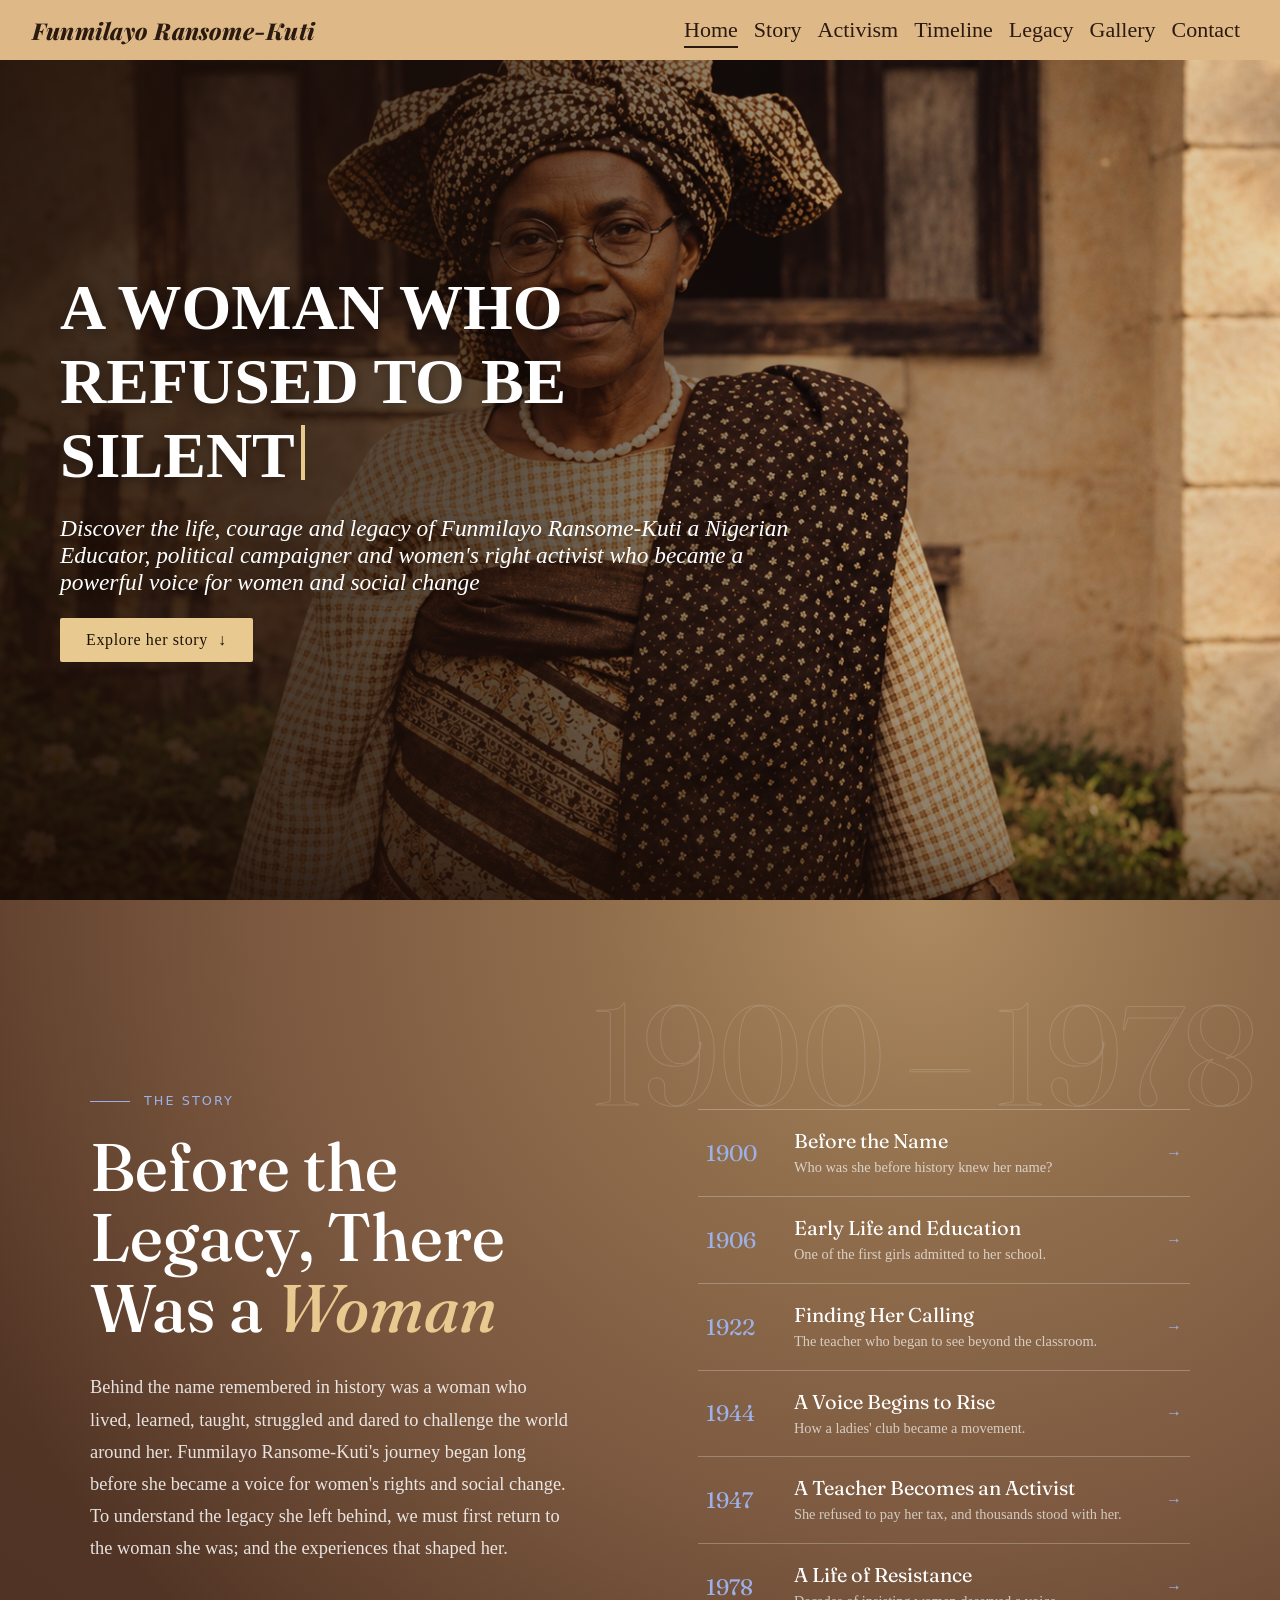
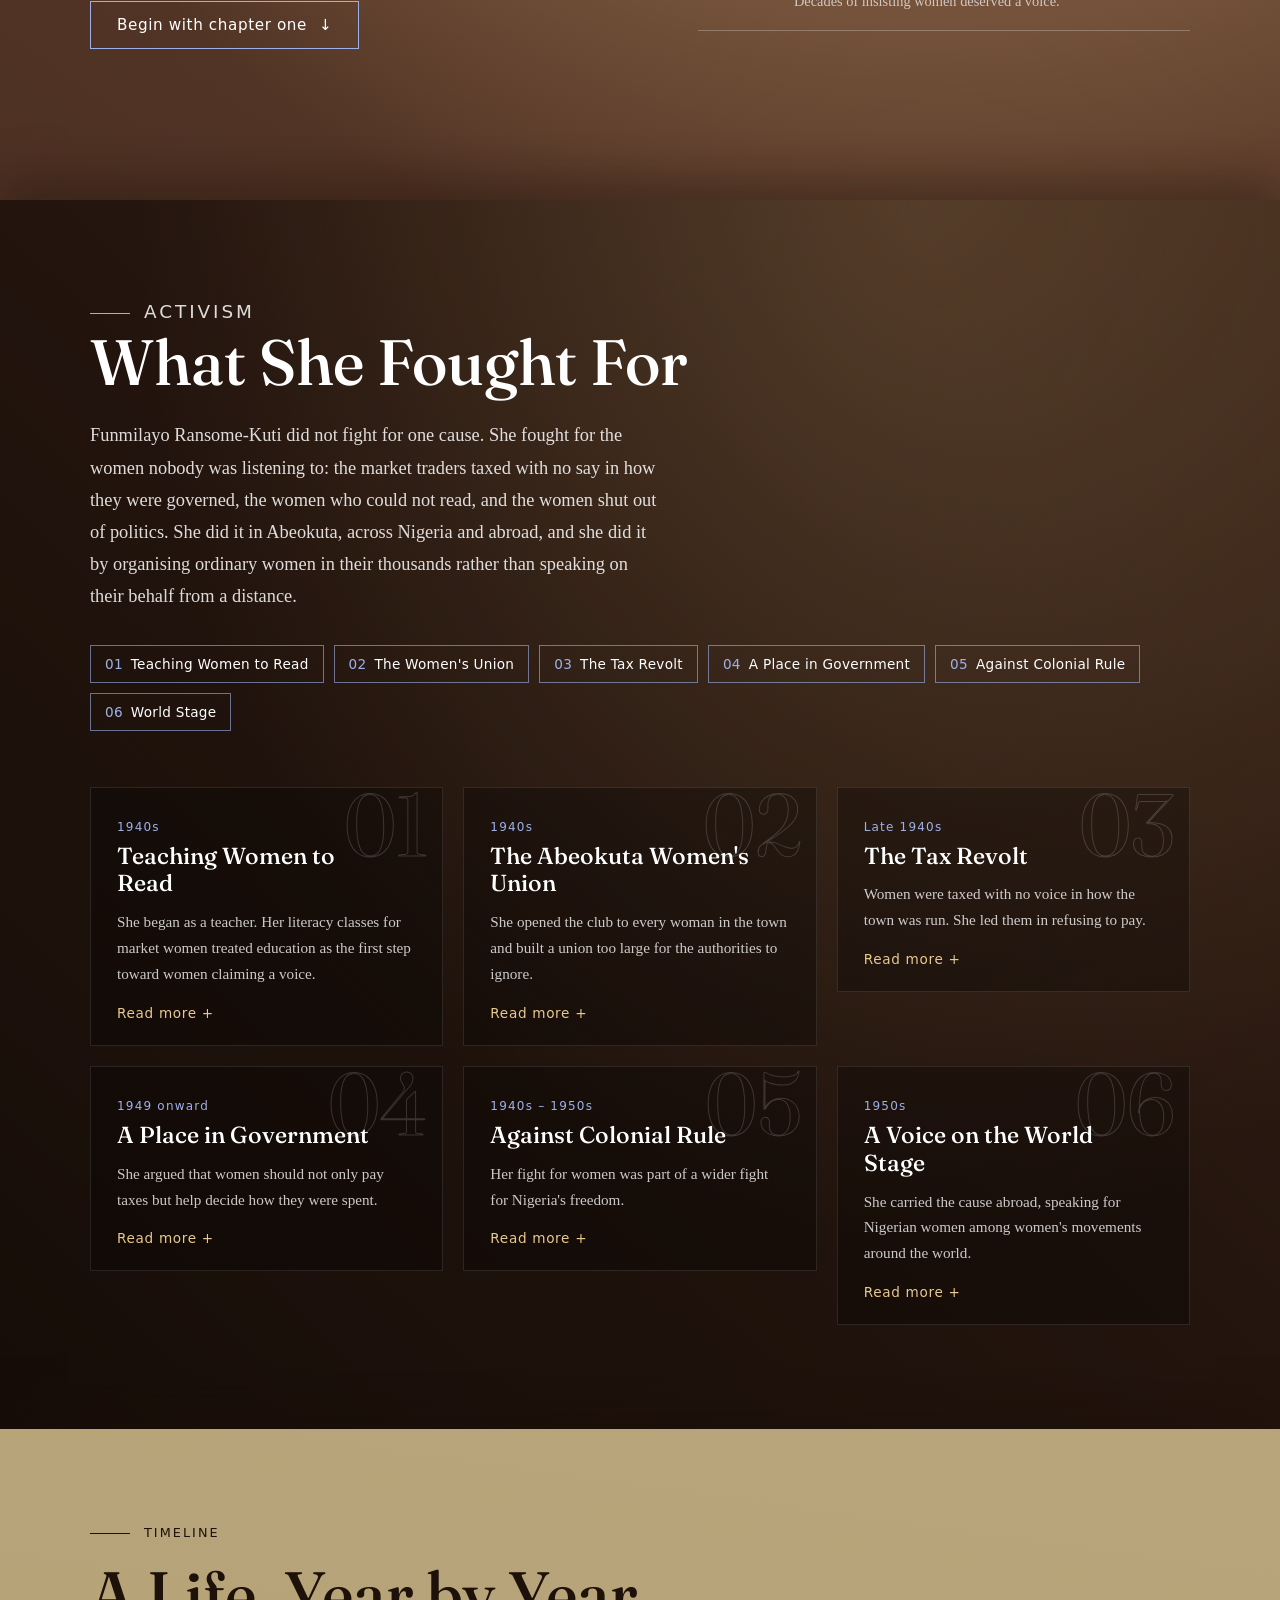
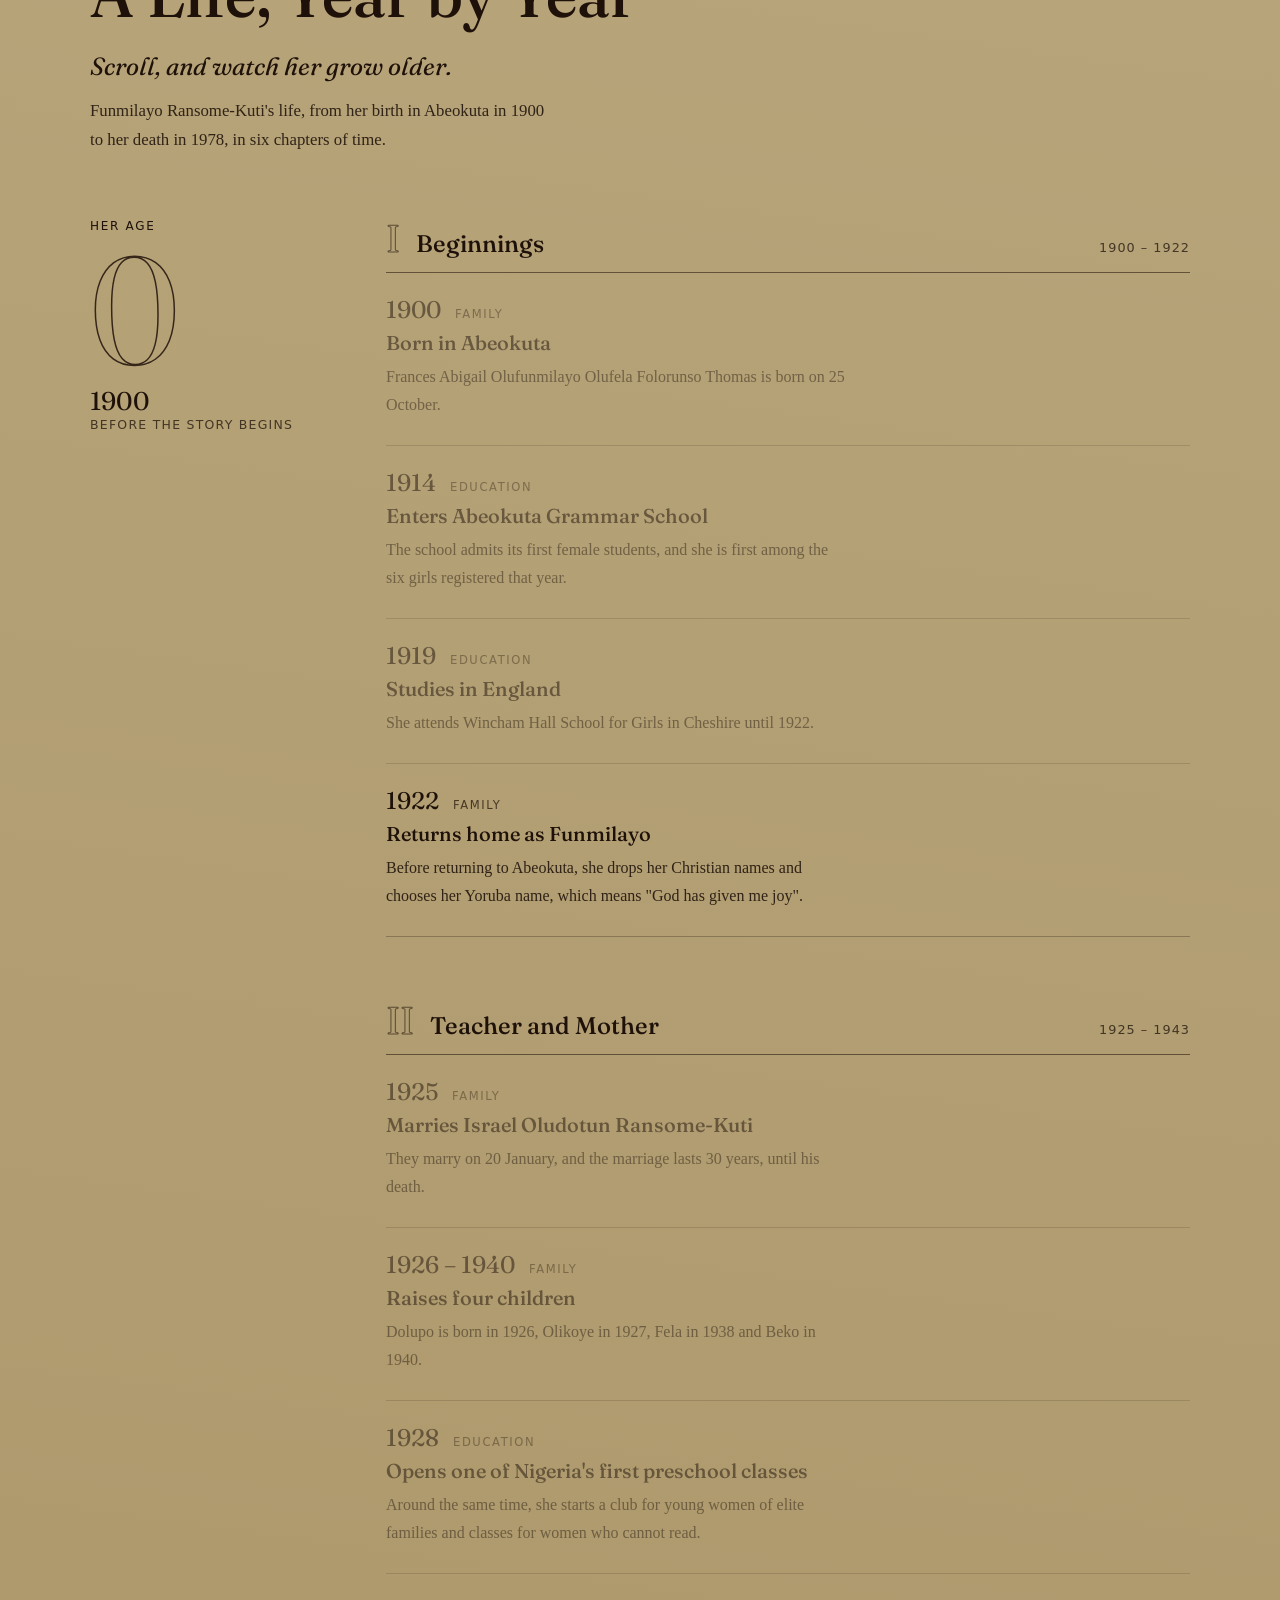
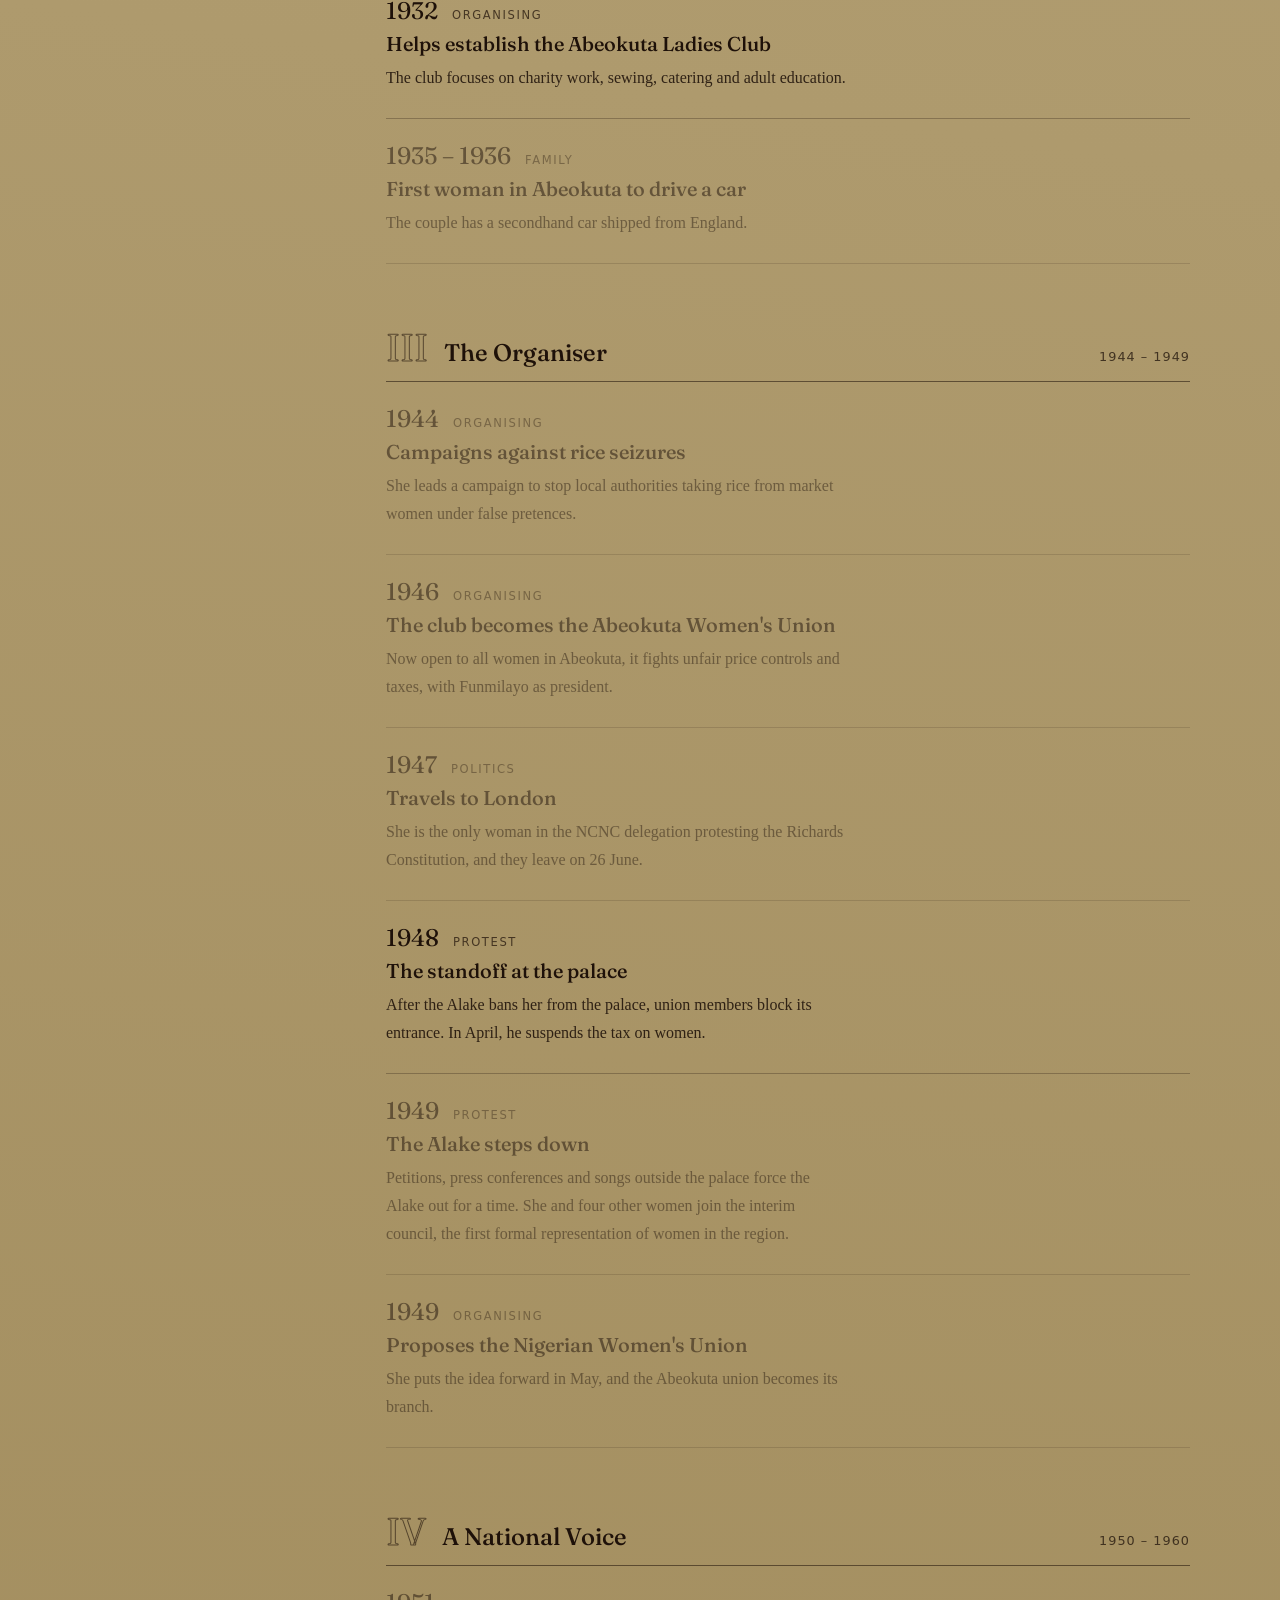
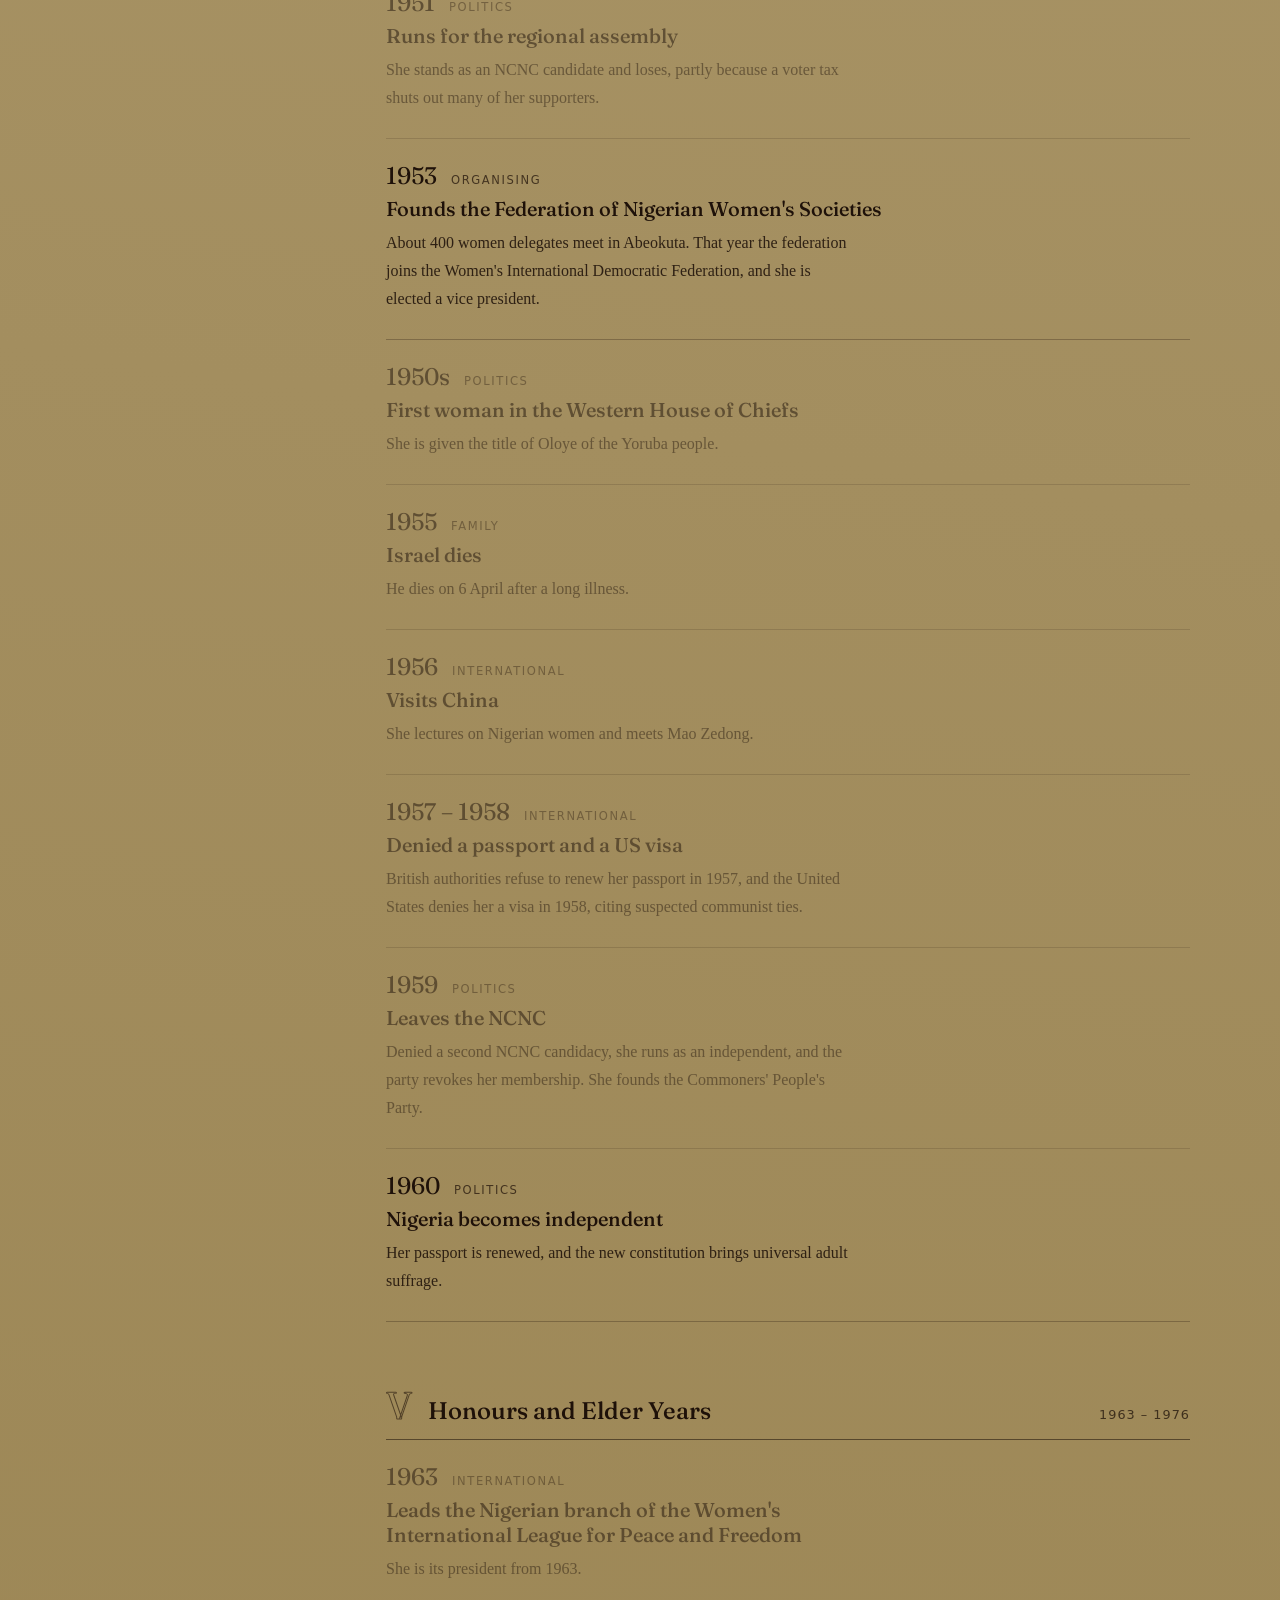
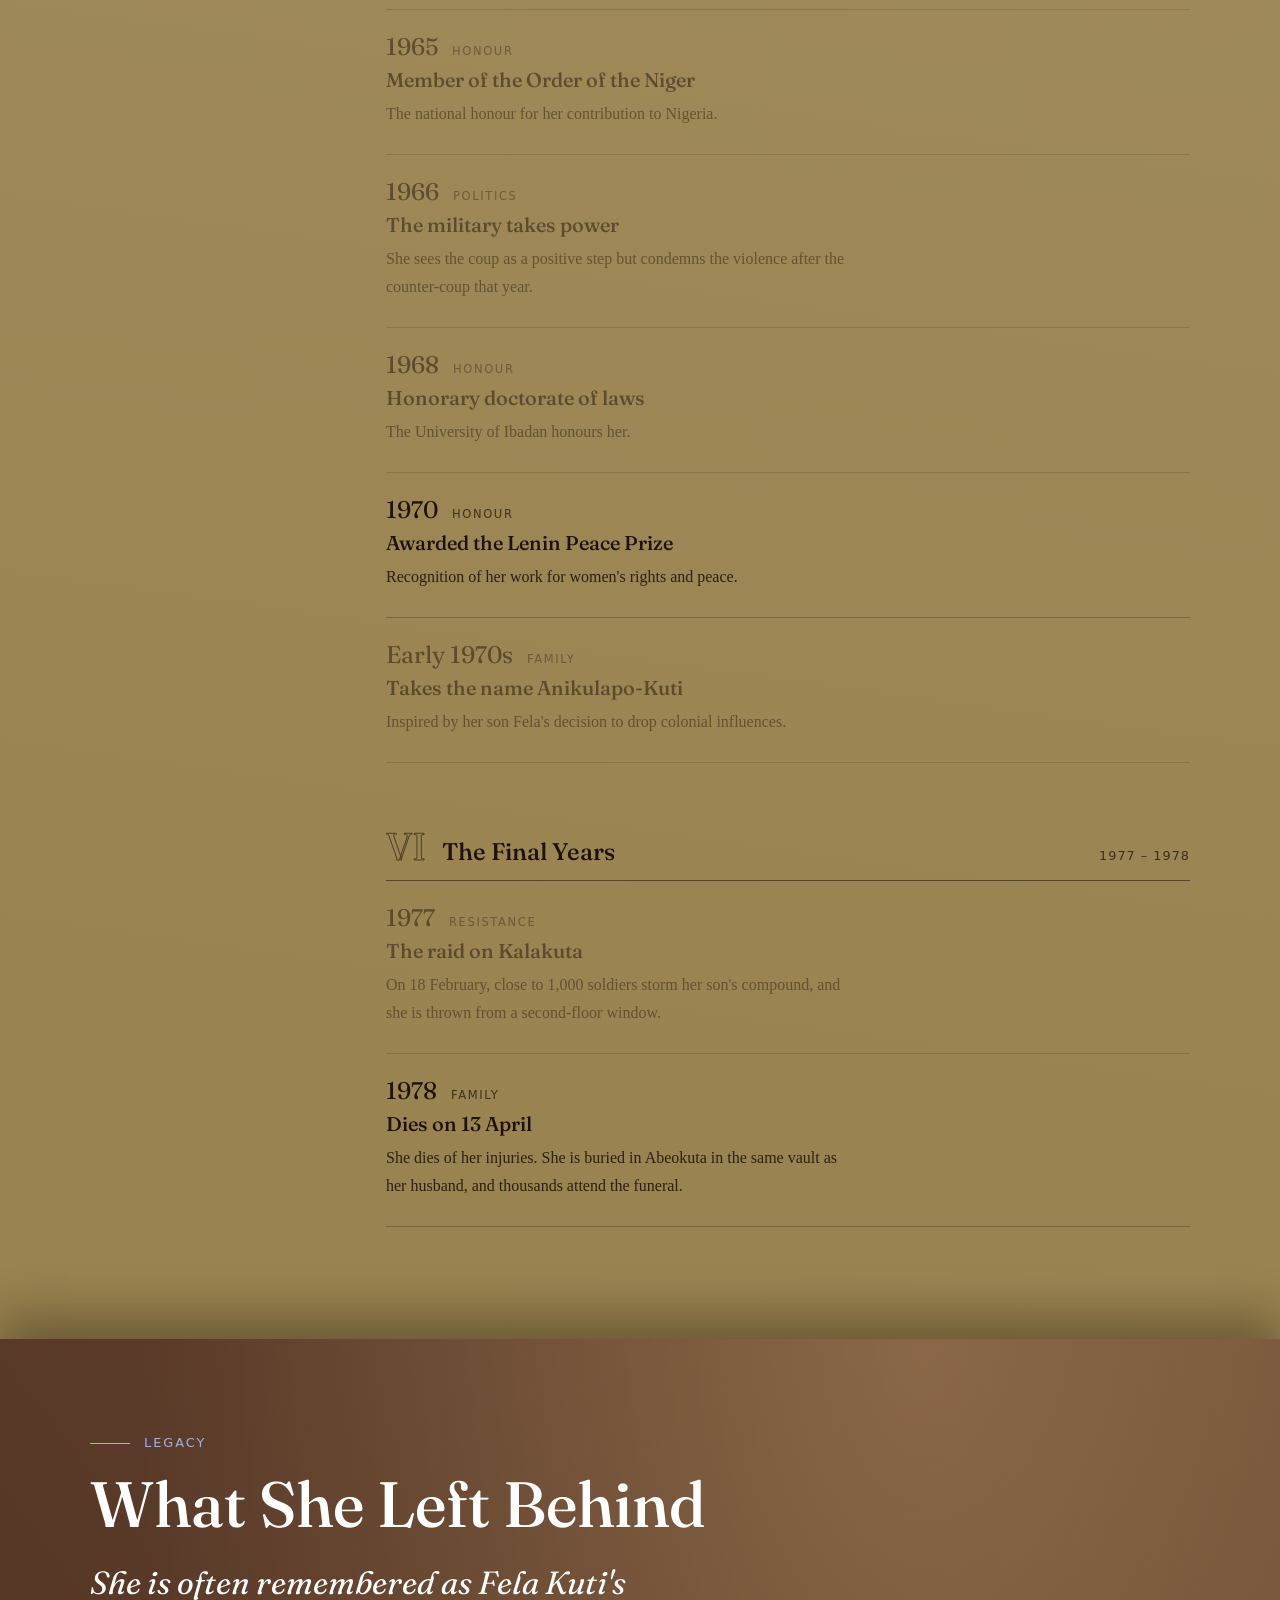
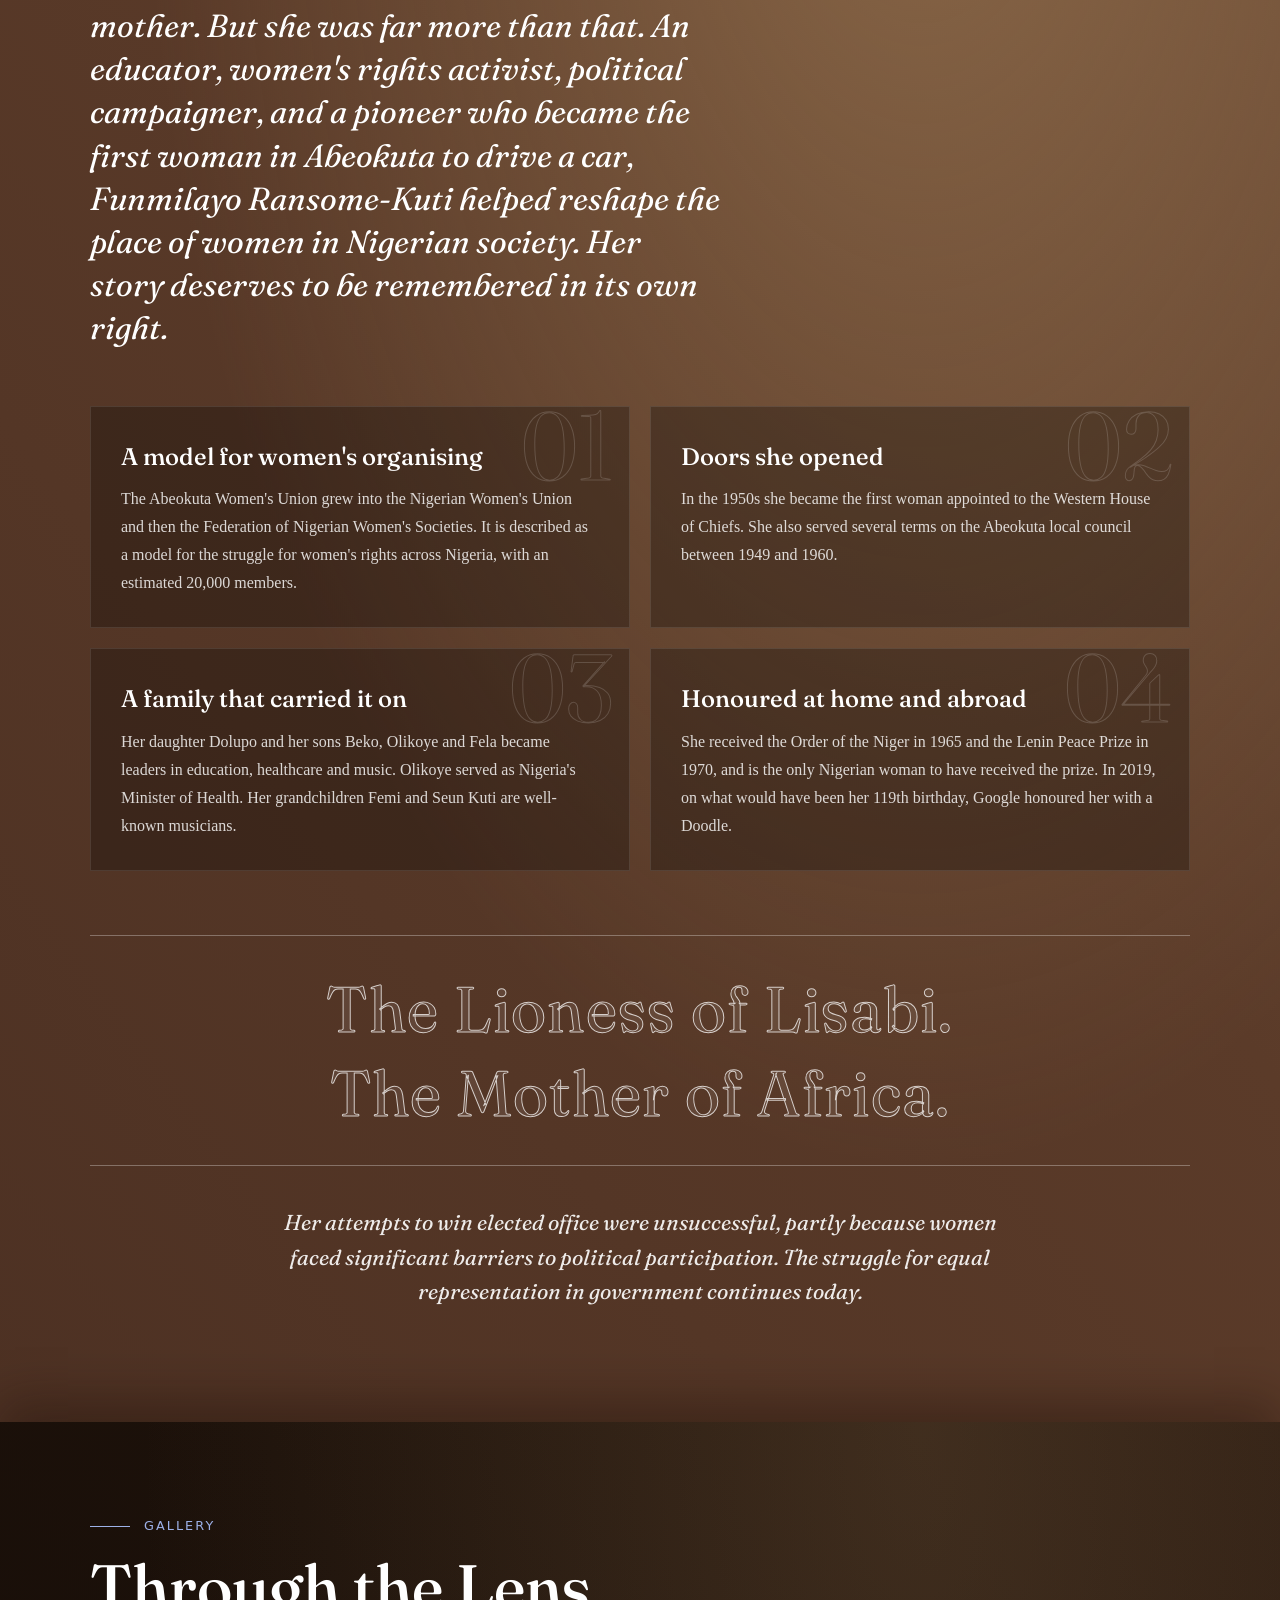
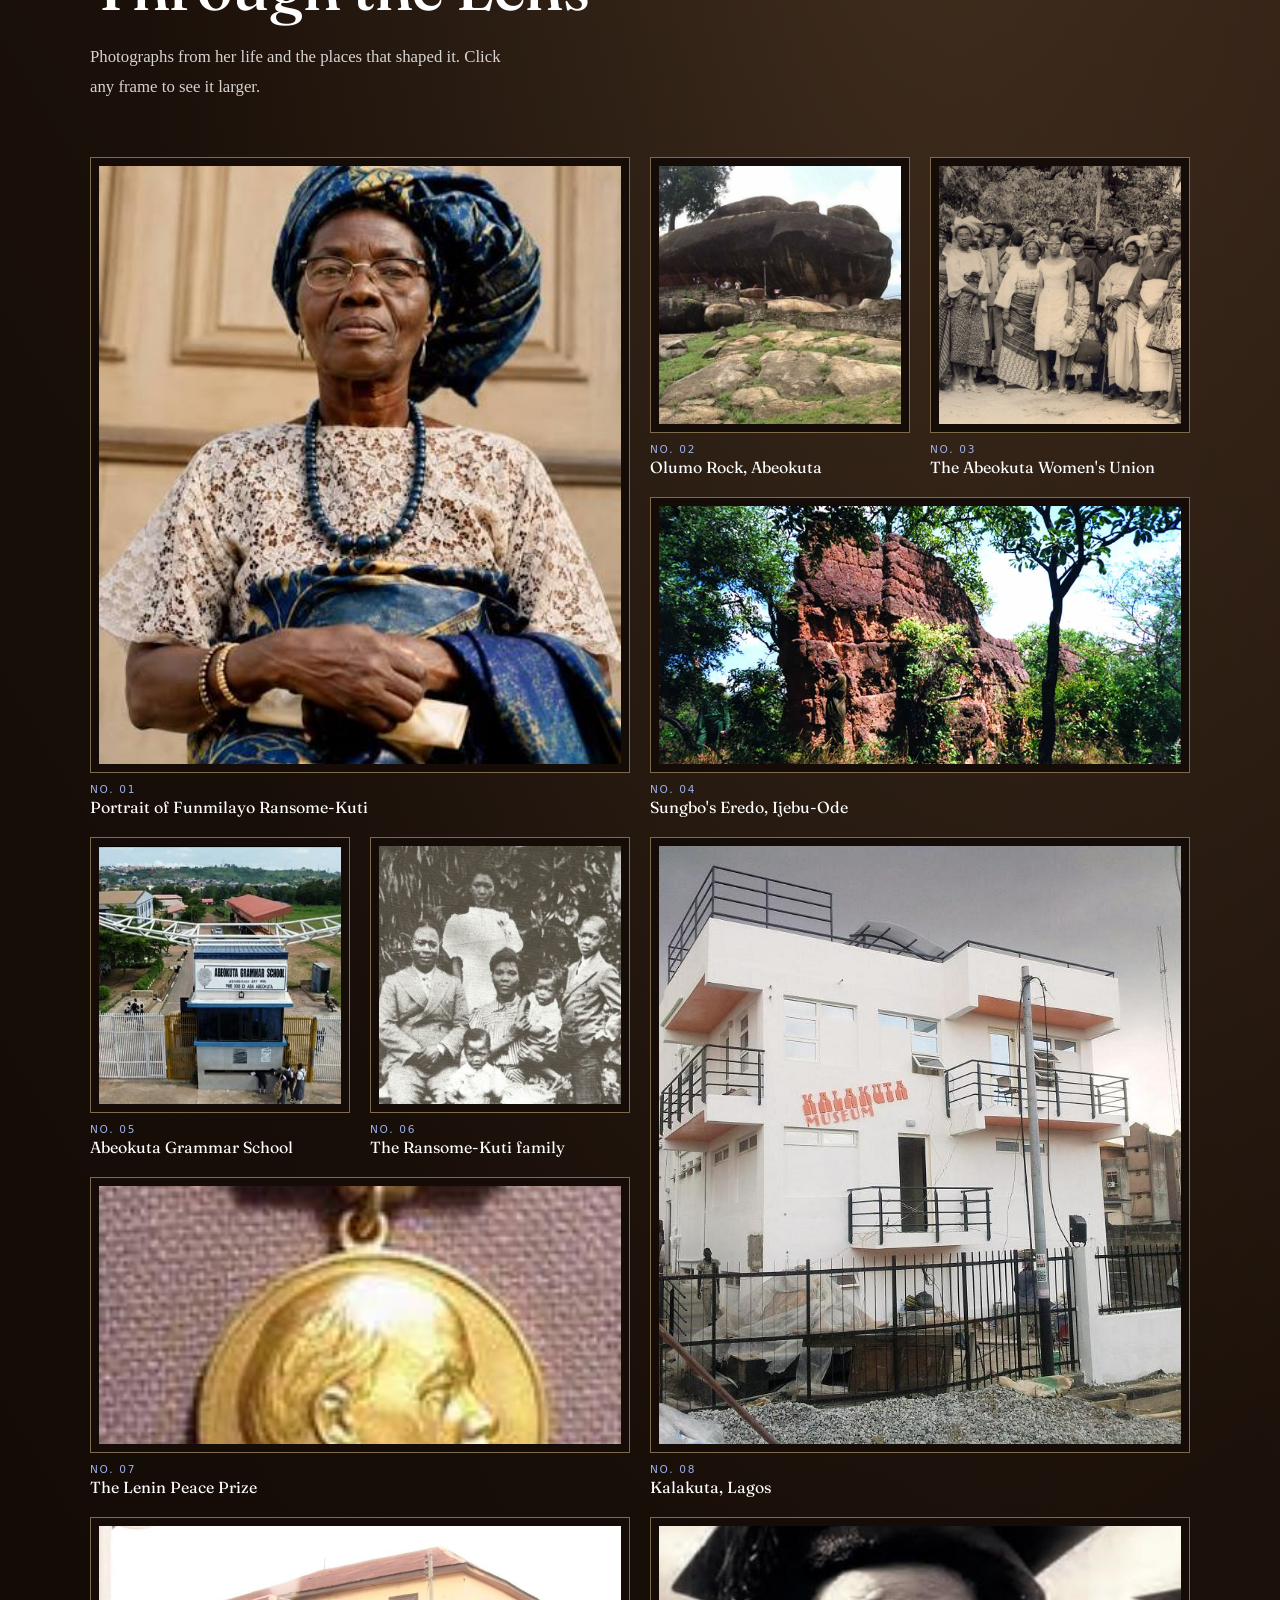
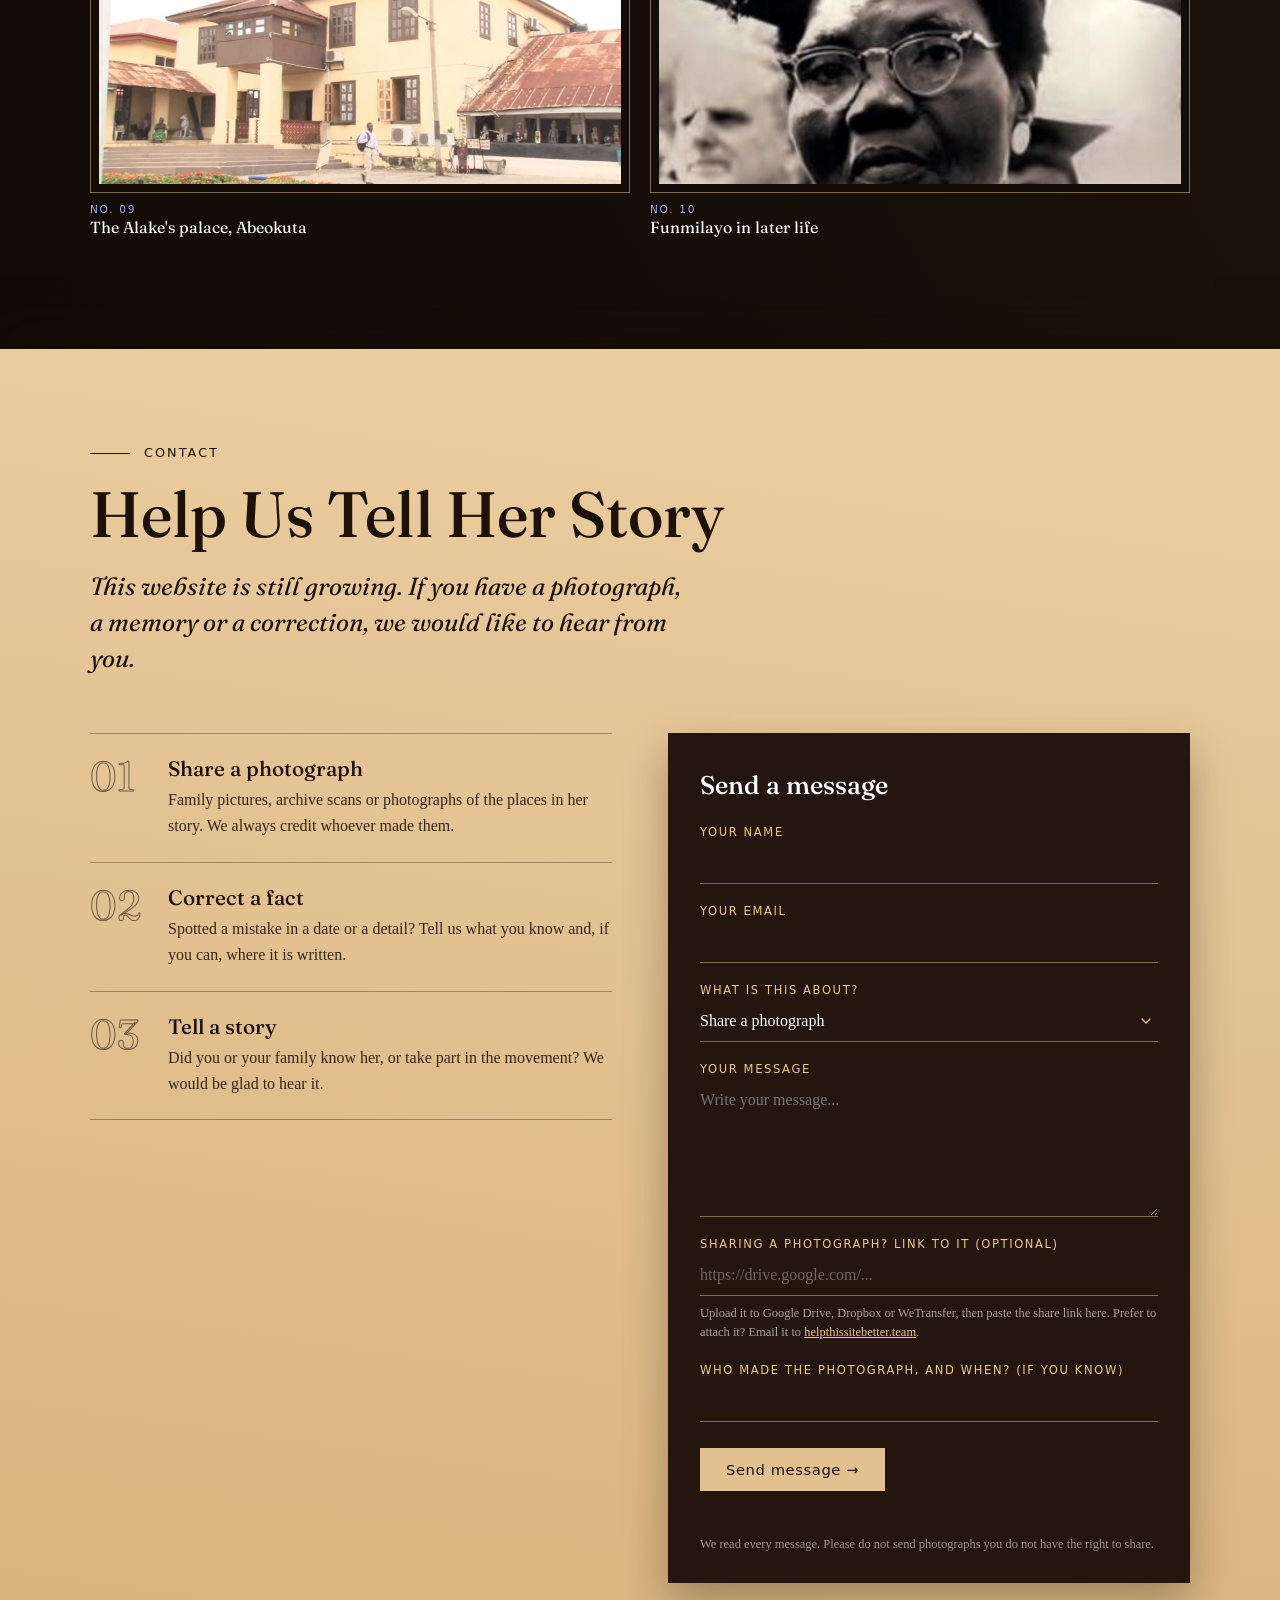
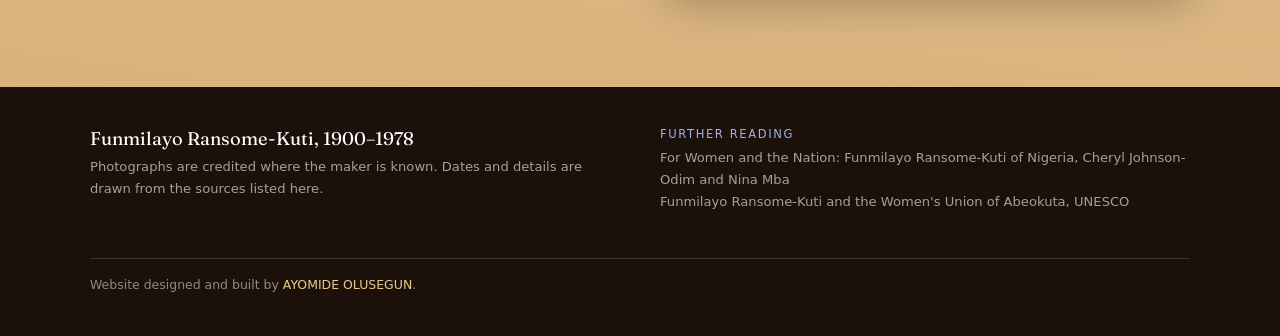
==== index.html @ f3ddb0d4 "Add hero section styles and navigation enhancements for better user experience" ====
<!DOCTYPE html>

<html lang="en">
    <head> 
        <meta charset="UTF-8">
        <meta name="viewport" content="width=device-width, initial-scale=1.0">
        <title>HOMEPAGE</title>
        <link rel="preconnect" href="https://fonts.googleapis.com">
        <link rel="preconnect" href="https://fonts.gstatic.com" crossorigin>
        <link href="https://fonts.googleapis.com/css2?family=Fraunces:ital,wght@0,400;0,500;1,400&family=Playfair+Display:ital,wght@1,800&display=swap" rel="stylesheet">
        <!-- LINKING OF MY CSS -->
        <link rel="stylesheet" href="CSS/Reset.css">
        <link rel="stylesheet" href="CSS/Homepage.css">
        <link rel="stylesheet" href="/CSS/Chapters.css">

        <script>
  // when the page is refreshed, start again from the top (links with a # still land where they point)
  (function () {
    var entry = window.performance && performance.getEntriesByType ? performance.getEntriesByType("navigation")[0] : null;
    var reloaded = entry ? entry.type === "reload" : (window.performance && performance.navigation && performance.navigation.type === 1);

    if (reloaded && !location.hash && "scrollRestoration" in history) {
      history.scrollRestoration = "manual";
      window.addEventListener("load", function () { window.scrollTo(0, 0); });
    }
  })();
</script>

    </head>

    <body>
        <header class="Header">
            <a class="Header-Brand" href="#Home">Funmilayo Ransome-Kuti</a>
            <input type="checkbox" id="Nav-Toggle" class="Nav-Toggle">
            <label for="Nav-Toggle" class="Nav-Burger" aria-label="Menu"><span></span></label>

        <nav class="Header-Nav">
            <ul>
                <li><a href="#Home">Home</a></li>
                <li><a href="#Story">Story</a></li>
                <li><a href="#Activism">Activism</a></li>
                <li><a href="#Timeline">Timeline</a></li>
                <li><a href="#Legacy">Legacy</a></li>
                <li><a href="#Gallery">Gallery</a></li>
                <li><a href="#Contact">Contact</a></li>
            </ul>
         </nav>
        </header>  

        <main>

            <!-- HERO SECTION -->
        <section id="Home" class="Hero-Category">
            <div class="Hero-Intro">
                <h1 class="Hero-Typing" aria-label="A woman who refused to be silent">
                <span class="Typing-Ghost" aria-hidden="true">A WOMAN WHO REFUSED TO BE SILENT</span>
                <span class="Typing-Live" aria-hidden="true"></span>
                </h1>
                <p>Discover the life, courage and legacy of Funmilayo Ransome-Kuti a Nigerian Educator, political campaigner and women's right activist who became a powerful voice for women and social change</p>
                <a href="#Story">Explore her story</a>
            </div>
        </section>


            <!-- STORY SECTION -->
        <section id="Story" class="Before-the-Legacy-Category">
            <div class="Before-the-Legacy">

            <div class="Legacy-Intro">
                <p class="Legacy-Eyebrow">The Story</p>
                <h1>Before the Legacy, There Was a <em>Woman</em></h1>
                <p class="Legacy-Text">Behind the name remembered in history was a woman who lived, learned, taught, struggled and dared to challenge the world around her. Funmilayo Ransome-Kuti's journey began long before she became a voice for women's rights and social change. To understand the legacy she left behind, we must first return to the woman she was; and the experiences that shaped her.</p>
                <a class="Legacy-Start" href="story.html#Before-the-Name">Begin with chapter one</a>
            </div>

        <ol class="Legacy-Chapters">
            <li><a href="story.html#Before-the-Name">
                <span class="Legacy-Year">1900</span>
                <span class="Legacy-Chapter-Title">Before the Name</span>
                <span class="Legacy-Chapter-Hook">Who was she before history knew her name?</span>
            </a></li>
            <li><a href="story.html#Early-Life">
                <span class="Legacy-Year">1906</span>
                <span class="Legacy-Chapter-Title">Early Life and Education</span>
                <span class="Legacy-Chapter-Hook">One of the first girls admitted to her school.</span>
            </a></li>
            <li><a href="story.html#Finding-Her-Calling">
                <span class="Legacy-Year">1922</span>
                <span class="Legacy-Chapter-Title">Finding Her Calling</span>
                <span class="Legacy-Chapter-Hook">The teacher who began to see beyond the classroom.</span>
            </a></li>
            <li><a href="story.html#A-Voice-Begins-to-Rise">
                <span class="Legacy-Year">1944</span>
                <span class="Legacy-Chapter-Title">A Voice Begins to Rise</span>
                <span class="Legacy-Chapter-Hook">How a ladies' club became a movement.</span>
            </a></li>
            <li><a href="story.html#Becomes-an-Activist">
                <span class="Legacy-Year">1947</span>
                <span class="Legacy-Chapter-Title">A Teacher Becomes an Activist</span>
                <span class="Legacy-Chapter-Hook">She refused to pay her tax, and thousands stood with her.</span>
            </a></li>
            <li><a href="story.html#Life-as-an-Activist">
                <span class="Legacy-Year">1978</span>
                <span class="Legacy-Chapter-Title">A Life of Resistance</span>
                <span class="Legacy-Chapter-Hook">Decades of insisting women deserved a voice.</span>
            </a></li>
        </ol>

             </div>
        </section>

              <!-- ACTIVISM CARDS -->
        <section id="Activism" class="Activism-Category">

            <div class="Activism-Intro">
            <p class="Activism-Label">Activism</p>
            <h2>What She Fought For</h2>
        <p>
            Funmilayo Ransome-Kuti did not fight for one cause. She fought for
            the women nobody was listening to: the market traders taxed with no
            say in how they were governed, the women who could not read, and the
            women shut out of politics. She did it in Abeokuta, across Nigeria
            and abroad, and she did it by organising ordinary women in their
            thousands rather than speaking on their behalf from a distance.
        </p>

        <nav class="Activism-Index" aria-label="Jump to a campaign">
            <a href="#Activism-1"><b>01</b>Teaching Women to Read</a>
            <a href="#Activism-2"><b>02</b>The Women's Union</a>
            <a href="#Activism-3"><b>03</b>The Tax Revolt</a>
            <a href="#Activism-4"><b>04</b>A Place in Government</a>
            <a href="#Activism-5"><b>05</b>Against Colonial Rule</a>
            <a href="#Activism-6"><b>06</b>World Stage</a>
        </nav>
        </div>

    <div class="Activism-Cards">

        <!-- 01 -->
        <article class="Activism-Card" id="Activism-1">
            <span class="Activism-Number" aria-hidden="true">01</span>
            <p class="Activism-Tag">1940s</p>
            <h3>Teaching Women to Read</h3>
            <p class="Activism-Text">
                She began as a teacher. Her literacy classes for market women
                treated education as the first step toward women claiming a
                voice.
            </p>

            <details>
                <summary>Read more</summary>
                <p>
                    A trained teacher, she used the Abeokuta Ladies' Club, which
                    she had founded with other educated women, to reach the
                    market women of the town. Many of them were traders who
                    could not read or write. The club began to hold classes for
                    them, often in Yoruba rather than English, with lessons that
                    went beyond letters to cover practical subjects such as
                    health and caring for children.
                </p>
                <p>
                    The classes also taught her something. Sitting with the
                    women, she heard how they were harassed over taxes and price
                    controls, and how little power they had over the decisions
                    that governed their daily lives. The club that had started
                    with social gatherings became a place where women compared
                    their grievances and began to see them as shared.
                </p>

            </details>
        </article>

        <!-- 02 -->
        <article class="Activism-Card" id="Activism-2" >
            <span class="Activism-Number" aria-hidden="true">02</span>
            <p class="Activism-Tag">1940s</p>
            <h3>The Abeokuta Women's Union</h3>
            <p class="Activism-Text">
                She opened the club to every woman in the town and built a union
                too large for the authorities to ignore.
            </p>
            <details>
                <summary>Read more</summary>
                <p>
                    The Ladies' Club had begun as a group of educated women, and
                    its members were largely from the town's elite. She changed
                    that by bringing in the market women, and the club grew into
                    the Abeokuta Women's Union, with members from every
                    background, from educated wives to traders who had never
                    been to school. It is also known as the Egba Women's Union in
                    some sources, and the name varied over time.
                </p>
                <p>
                    Membership grew into the tens of thousands, and some accounts
                    give much higher estimates, so treat any single number
                    carefully. The union worked through structures women already
                    had: the market associations and the networks of traders. It
                    collected dues, held meetings, sent petitions and organised
                    marches, and it made use of songs, a powerful tradition in
                    Yoruba protest. Women who had never spoken in public began
                    speaking for themselves.
                </p>

            </details>
        </article>

        <!-- 03 -->
        <article class="Activism-Card" id="Activism-3">
            <span class="Activism-Number" aria-hidden="true">03</span>
            <p class="Activism-Tag">Late 1940s</p>
            <h3>The Tax Revolt</h3>
            <p class="Activism-Text">
                Women were taxed with no voice in how the town was run. She led
                them in refusing to pay.
            </p>
            <details>
                <summary>Read more</summary>
                <p>
                    The grievances were concrete. Women were being taxed, and the
                    collectors who came for the money were accused of harassing
                    and humiliating them. Wartime price controls were hurting the
                    market women who sold goods such as rice, who were made to
                    sell at fixed prices. The women had no representation on the
                    Native Authority that made these decisions, and the system
                    placed great power in the hands of the Alake, the traditional
                    ruler, who governed under British supervision.
                </p>
                <p>
                    She refused to pay and urged others to do the same. Her court
                    appearance drew thousands of supporters, and crowds of women
                    gathered outside the Alake's palace in demonstrations that
                    lasted for days. The pressure worked. The tax on women was
                    ended, and the Alake stepped down from the throne, returning
                    to it later.
                </p>

            </details>
        </article>

        <!-- 04 -->
        <article class="Activism-Card" id="Activism-4">
            <span class="Activism-Number" aria-hidden="true">04</span>
            <p class="Activism-Tag">1949 onward</p>
            <h3>A Place in Government</h3>
            <p class="Activism-Text">
                She argued that women should not only pay taxes but help decide
                how they were spent.
            </p>
            <details>
                <summary>Read more</summary>
                <p>
                    Her demands went beyond ending a tax. She wanted women to have
                    a permanent place in government. After the protests, local
                    government in Abeokuta was reformed, women were given seats on
                    the Native Authority council, and she was among those who sat
                    there.
                </p>
                <p>
                    She did not treat this as the end. She took the demand beyond
                    one town, helping to found the Nigerian Women's Union and
                    becoming involved in forming the Federation of Nigerian
                    Women's Societies. Both linked women's groups across regions
                    and pressed for women's rights, including the right to vote,
                    as Nigeria moved toward independence.
                </p>

            </details>
        </article>

        <!-- 05 -->
        <article class="Activism-Card" id="Activism-5">
            <span class="Activism-Number" aria-hidden="true">05</span>
            <p class="Activism-Tag">1940s &ndash; 1950s</p>
            <h3>Against Colonial Rule</h3>
            <p class="Activism-Text">
                Her fight for women was part of a wider fight for Nigeria's
                freedom.
            </p>
            <details>
                <summary>Read more</summary>
                <p>
                    The injustices she fought were products of the colonial
                    system: taxes women had no say in, price controls that hurt
                    traders, and local rulers holding authority under British
                    supervision. By confronting that system, she was also
                    confronting colonial rule itself.
                </p>
                <p>
                    She joined the nationalist movement of the period and became
                    a member of the National Council of Nigeria and the Cameroons
                    (NCNC), one of the leading parties pressing for independence.
                    Accounts also say she travelled to London in 1947 as part of
                    an NCNC delegation protesting against the constitution then
                    being imposed on Nigeria.
                </p>

            </details>
        </article>

        <!-- 06 -->
        <article class="Activism-Card" id="Activism-6">
            <span class="Activism-Number" aria-hidden="true">06</span>
            <p class="Activism-Tag">1950s</p>
            <h3>A Voice on the World Stage</h3>
            <p class="Activism-Text">
                She carried the cause abroad, speaking for Nigerian women among
                women's movements around the world.
            </p>
            <details>
                <summary>Read more</summary>
                <p>
                    She became a leading figure in the Women's International
                    Democratic Federation, an international women's
                    organisation, and travelled to places such as Eastern Europe,
                    the Soviet Union and China. These links made some governments
                    and colonial authorities suspicious of her, and at times her
                    travel was restricted.
                </p>
                <p>
                    The contacts did give Nigerian women a place in international
                    discussions, and connected their struggle to women's
                    movements elsewhere. She was one of the few African women of
                    the time with that kind of reach.
                </p>
            </details>
            </article>
            </div>
            </section> 

            <section id="Timeline" class="Timeline-Category">

    <div class="Timeline-Intro">
        <p class="Timeline-Label">Timeline</p>
        <h2>A Life, Year by Year</h2>
        <p class="Timeline-Hook">Scroll, and watch her grow older.</p>
        <p class="Timeline-Lead">
            Funmilayo Ransome-Kuti's life, from her birth in Abeokuta in 1900
            to her death in 1978, in six chapters of time.
        </p>
    </div>

    <div class="Timeline-Body">

        <aside class="Timeline-CounterWrap" aria-hidden="true">
            <div class="Timeline-Counter">
                <p class="Timeline-CounterLabel">Her age <span class="Timeline-About">(about)</span></p>
                <p class="Timeline-CounterAge">0</p>
                <p class="Timeline-CounterYear">1900</p>
                <p class="Timeline-CounterEra">Before the story begins</p>
            </div>
        </aside>

        <div class="Timeline-Eras">

            <!-- ERA I -->
            <div class="Timeline-Era" data-name="Beginnings">
                <div class="Timeline-EraHead">
                    <span class="Timeline-EraNumber" aria-hidden="true">I</span>
                    <h3>Beginnings</h3>
                    <p class="Timeline-EraYears">1900 &ndash; 1922</p>
                </div>
                <ol class="Timeline-Events">
                    <li class="Timeline-Event" data-year="1900" data-age="0" data-exact="true">
                        <p class="Timeline-Meta"><span class="Timeline-Year">1900</span><span class="Timeline-Tag">Family</span></p>
                        <h4>Born in Abeokuta</h4>
                        <p class="Timeline-Text">Frances Abigail Olufunmilayo Olufela Folorunso Thomas is born on 25 October.</p>
                    </li>
                    <li class="Timeline-Event" data-year="1914" data-age="14">
                        <p class="Timeline-Meta"><span class="Timeline-Year">1914</span><span class="Timeline-Tag">Education</span></p>
                        <h4>Enters Abeokuta Grammar School</h4>
                        <p class="Timeline-Text">The school admits its first female students, and she is first among the six girls registered that year.</p>
                    </li>
                    <li class="Timeline-Event" data-year="1919" data-age="19">
                        <p class="Timeline-Meta"><span class="Timeline-Year">1919</span><span class="Timeline-Tag">Education</span></p>
                        <h4>Studies in England</h4>
                        <p class="Timeline-Text">She attends Wincham Hall School for Girls in Cheshire until 1922.</p>
                    </li>
                    <li class="Timeline-Event" data-year="1922" data-age="22">
                        <p class="Timeline-Meta"><span class="Timeline-Year">1922</span><span class="Timeline-Tag">Family</span></p>
                        <h4>Returns home as Funmilayo</h4>
                        <p class="Timeline-Text">Before returning to Abeokuta, she drops her Christian names and chooses her Yoruba name, which means "God has given me joy".</p>
                    </li>
                </ol>
            </div>

            <!-- ERA II -->
            <div class="Timeline-Era" data-name="Teacher and Mother">
                <div class="Timeline-EraHead">
                    <span class="Timeline-EraNumber" aria-hidden="true">II</span>
                    <h3>Teacher and Mother</h3>
                    <p class="Timeline-EraYears">1925 &ndash; 1943</p>
                </div>
                <ol class="Timeline-Events">
                    <li class="Timeline-Event" data-year="1925" data-age="24" data-exact="true">
                        <p class="Timeline-Meta"><span class="Timeline-Year">1925</span><span class="Timeline-Tag">Family</span></p>
                        <h4>Marries Israel Oludotun Ransome-Kuti</h4>
                        <p class="Timeline-Text">They marry on 20 January, and the marriage lasts 30 years, until his death.</p>
                    </li>
                    <li class="Timeline-Event" data-year="1926" data-age="26" data-year-label="1926 &ndash; 1940">
                        <p class="Timeline-Meta"><span class="Timeline-Year">1926 &ndash; 1940</span><span class="Timeline-Tag">Family</span></p>
                        <h4>Raises four children</h4>
                        <p class="Timeline-Text">Dolupo is born in 1926, Olikoye in 1927, Fela in 1938 and Beko in 1940.</p>
                    </li>
                    <li class="Timeline-Event" data-year="1928" data-age="28">
                        <p class="Timeline-Meta"><span class="Timeline-Year">1928</span><span class="Timeline-Tag">Education</span></p>
                        <h4>Opens one of Nigeria's first preschool classes</h4>
                        <p class="Timeline-Text">Around the same time, she starts a club for young women of elite families and classes for women who cannot read.</p>
                    </li>
                    <li class="Timeline-Event" data-year="1932" data-age="32">
                        <p class="Timeline-Meta"><span class="Timeline-Year">1932</span><span class="Timeline-Tag">Organising</span></p>
                        <h4>Helps establish the Abeokuta Ladies Club</h4>
                        <p class="Timeline-Text">The club focuses on charity work, sewing, catering and adult education.</p>
                    </li>
                    <li class="Timeline-Event" data-year="1935" data-age="35" data-year-label="1935 &ndash; 1936">
                        <p class="Timeline-Meta"><span class="Timeline-Year">1935 &ndash; 1936</span><span class="Timeline-Tag">Family</span></p>
                        <h4>First woman in Abeokuta to drive a car</h4>
                        <p class="Timeline-Text">The couple has a secondhand car shipped from England.</p>
                    </li>
                </ol>
            </div>

            <!-- ERA III -->
            <div class="Timeline-Era" data-name="The Organiser">
                <div class="Timeline-EraHead">
                    <span class="Timeline-EraNumber" aria-hidden="true">III</span>
                    <h3>The Organiser</h3>
                    <p class="Timeline-EraYears">1944 &ndash; 1949</p>
                </div>
                <ol class="Timeline-Events">
                    <li class="Timeline-Event" data-year="1944" data-age="44">
                        <p class="Timeline-Meta"><span class="Timeline-Year">1944</span><span class="Timeline-Tag">Organising</span></p>
                        <h4>Campaigns against rice seizures</h4>
                        <p class="Timeline-Text">She leads a campaign to stop local authorities taking rice from market women under false pretences.</p>
                    </li>
                    <li class="Timeline-Event" data-year="1946" data-age="46">
                        <p class="Timeline-Meta"><span class="Timeline-Year">1946</span><span class="Timeline-Tag">Organising</span></p>
                        <h4>The club becomes the Abeokuta Women's Union</h4>
                        <p class="Timeline-Text">Now open to all women in Abeokuta, it fights unfair price controls and taxes, with Funmilayo as president.</p>
                    </li>
                    <li class="Timeline-Event" data-year="1947" data-age="46" data-exact="true">
                        <p class="Timeline-Meta"><span class="Timeline-Year">1947</span><span class="Timeline-Tag">Politics</span></p>
                        <h4>Travels to London</h4>
                        <p class="Timeline-Text">She is the only woman in the NCNC delegation protesting the Richards Constitution, and they leave on 26 June.</p>
                    </li>
                    <li class="Timeline-Event" data-year="1948" data-age="47" data-exact="true">
                        <p class="Timeline-Meta"><span class="Timeline-Year">1948</span><span class="Timeline-Tag">Protest</span></p>
                        <h4>The standoff at the palace</h4>
                        <p class="Timeline-Text">After the Alake bans her from the palace, union members block its entrance. In April, he suspends the tax on women.</p>
                    </li>
                    <li class="Timeline-Event" data-year="1949" data-age="48">
                        <p class="Timeline-Meta"><span class="Timeline-Year">1949</span><span class="Timeline-Tag">Protest</span></p>
                        <h4>The Alake steps down</h4>
                        <p class="Timeline-Text">Petitions, press conferences and songs outside the palace force the Alake out for a time. She and four other women join the interim council, the first formal representation of women in the region.</p>
                    </li>
                    <li class="Timeline-Event" data-year="1949" data-age="48" data-exact="true">
                        <p class="Timeline-Meta"><span class="Timeline-Year">1949</span><span class="Timeline-Tag">Organising</span></p>
                        <h4>Proposes the Nigerian Women's Union</h4>
                        <p class="Timeline-Text">She puts the idea forward in May, and the Abeokuta union becomes its branch.</p>
                    </li>
                </ol>
            </div>

            <!-- ERA IV -->
            <div class="Timeline-Era" data-name="A National Voice">
                <div class="Timeline-EraHead">
                    <span class="Timeline-EraNumber" aria-hidden="true">IV</span>
                    <h3>A National Voice</h3>
                    <p class="Timeline-EraYears">1950 &ndash; 1960</p>
                </div>
                <ol class="Timeline-Events">
                    <li class="Timeline-Event" data-year="1951" data-age="51">
                        <p class="Timeline-Meta"><span class="Timeline-Year">1951</span><span class="Timeline-Tag">Politics</span></p>
                        <h4>Runs for the regional assembly</h4>
                        <p class="Timeline-Text">She stands as an NCNC candidate and loses, partly because a voter tax shuts out many of her supporters.</p>
                    </li>
                    <li class="Timeline-Event" data-year="1953" data-age="53">
                        <p class="Timeline-Meta"><span class="Timeline-Year">1953</span><span class="Timeline-Tag">Organising</span></p>
                        <h4>Founds the Federation of Nigerian Women's Societies</h4>
                        <p class="Timeline-Text">About 400 women delegates meet in Abeokuta. That year the federation joins the Women's International Democratic Federation, and she is elected a vice president.</p>
                    </li>
                    <li class="Timeline-Event" data-year="1954" data-age="54" data-year-label="1950s">
                        <p class="Timeline-Meta"><span class="Timeline-Year">1950s</span><span class="Timeline-Tag">Politics</span></p>
                        <h4>First woman in the Western House of Chiefs</h4>
                        <p class="Timeline-Text">She is given the title of Oloye of the Yoruba people.</p>
                    </li>
                    <li class="Timeline-Event" data-year="1955" data-age="54" data-exact="true">
                        <p class="Timeline-Meta"><span class="Timeline-Year">1955</span><span class="Timeline-Tag">Family</span></p>
                        <h4>Israel dies</h4>
                        <p class="Timeline-Text">He dies on 6 April after a long illness.</p>
                    </li>
                    <li class="Timeline-Event" data-year="1956" data-age="56">
                        <p class="Timeline-Meta"><span class="Timeline-Year">1956</span><span class="Timeline-Tag">International</span></p>
                        <h4>Visits China</h4>
                        <p class="Timeline-Text">She lectures on Nigerian women and meets Mao Zedong.</p>
                    </li>
                    <li class="Timeline-Event" data-year="1957" data-age="57" data-year-label="1957 &ndash; 1958">
                        <p class="Timeline-Meta"><span class="Timeline-Year">1957 &ndash; 1958</span><span class="Timeline-Tag">International</span></p>
                        <h4>Denied a passport and a US visa</h4>
                        <p class="Timeline-Text">British authorities refuse to renew her passport in 1957, and the United States denies her a visa in 1958, citing suspected communist ties.</p>
                    </li>
                    <li class="Timeline-Event" data-year="1959" data-age="59">
                        <p class="Timeline-Meta"><span class="Timeline-Year">1959</span><span class="Timeline-Tag">Politics</span></p>
                        <h4>Leaves the NCNC</h4>
                        <p class="Timeline-Text">Denied a second NCNC candidacy, she runs as an independent, and the party revokes her membership. She founds the Commoners' People's Party.</p>
                    </li>
                    <li class="Timeline-Event" data-year="1960" data-age="60">
                        <p class="Timeline-Meta"><span class="Timeline-Year">1960</span><span class="Timeline-Tag">Politics</span></p>
                        <h4>Nigeria becomes independent</h4>
                        <p class="Timeline-Text">Her passport is renewed, and the new constitution brings universal adult suffrage.</p>
                    </li>
                </ol>
            </div>

            <!-- ERA V -->
            <div class="Timeline-Era" data-name="Honours and Elder Years">
                <div class="Timeline-EraHead">
                    <span class="Timeline-EraNumber" aria-hidden="true">V</span>
                    <h3>Honours and Elder Years</h3>
                    <p class="Timeline-EraYears">1963 &ndash; 1976</p>
                </div>
                <ol class="Timeline-Events">
                    <li class="Timeline-Event" data-year="1963" data-age="63">
                        <p class="Timeline-Meta"><span class="Timeline-Year">1963</span><span class="Timeline-Tag">International</span></p>
                        <h4>Leads the Nigerian branch of the Women's International League for Peace and Freedom</h4>
                        <p class="Timeline-Text">She is its president from 1963.</p>
                    </li>
                    <li class="Timeline-Event" data-year="1965" data-age="65">
                        <p class="Timeline-Meta"><span class="Timeline-Year">1965</span><span class="Timeline-Tag">Honour</span></p>
                        <h4>Member of the Order of the Niger</h4>
                        <p class="Timeline-Text">The national honour for her contribution to Nigeria.</p>
                    </li>
                    <li class="Timeline-Event" data-year="1966" data-age="66">
                        <p class="Timeline-Meta"><span class="Timeline-Year">1966</span><span class="Timeline-Tag">Politics</span></p>
                        <h4>The military takes power</h4>
                        <p class="Timeline-Text">She sees the coup as a positive step but condemns the violence after the counter-coup that year.</p>
                    </li>
                    <li class="Timeline-Event" data-year="1968" data-age="68">
                        <p class="Timeline-Meta"><span class="Timeline-Year">1968</span><span class="Timeline-Tag">Honour</span></p>
                        <h4>Honorary doctorate of laws</h4>
                        <p class="Timeline-Text">The University of Ibadan honours her.</p>
                    </li>
                    <li class="Timeline-Event" data-year="1970" data-age="70">
                        <p class="Timeline-Meta"><span class="Timeline-Year">1970</span><span class="Timeline-Tag">Honour</span></p>
                        <h4>Awarded the Lenin Peace Prize</h4>
                        <p class="Timeline-Text">Recognition of her work for women's rights and peace.</p>
                    </li>
                    <li class="Timeline-Event" data-year="1972" data-age="72" data-year-label="Early 1970s">
                        <p class="Timeline-Meta"><span class="Timeline-Year">Early 1970s</span><span class="Timeline-Tag">Family</span></p>
                        <h4>Takes the name Anikulapo-Kuti</h4>
                        <p class="Timeline-Text">Inspired by her son Fela's decision to drop colonial influences.</p>
                    </li>
                </ol>
            </div>

            <!-- ERA VI -->
            <div class="Timeline-Era" data-name="The Final Years">
                <div class="Timeline-EraHead">
                    <span class="Timeline-EraNumber" aria-hidden="true">VI</span>
                    <h3>The Final Years</h3>
                    <p class="Timeline-EraYears">1977 &ndash; 1978</p>
                </div>
                <ol class="Timeline-Events">
                    <li class="Timeline-Event" data-year="1977" data-age="76" data-exact="true">
                        <p class="Timeline-Meta"><span class="Timeline-Year">1977</span><span class="Timeline-Tag">Resistance</span></p>
                        <h4>The raid on Kalakuta</h4>
                        <p class="Timeline-Text">On 18 February, close to 1,000 soldiers storm her son's compound, and she is thrown from a second-floor window.</p>
                    </li>
                    <li class="Timeline-Event" data-year="1978" data-age="77" data-exact="true">
                        <p class="Timeline-Meta"><span class="Timeline-Year">1978</span><span class="Timeline-Tag">Family</span></p>
                        <h4>Dies on 13 April</h4>
                        <p class="Timeline-Text">She dies of her injuries. She is buried in Abeokuta in the same vault as her husband, and thousands attend the funeral.</p>
                    </li>
                </ol>
            </div>

        </div>
    </div>

</section>

<section id="Legacy" class="Legacy-Category">

    <div class="Heritage-Intro">
        <p class="Heritage-Label">Legacy</p>
        <h2>What She Left Behind</h2>
        <p class="Heritage-Hook">She is often remembered as Fela Kuti's mother. But she was far more than that. An educator, women's rights activist, political campaigner, and a pioneer who became the first woman in Abeokuta to drive a car, Funmilayo Ransome-Kuti helped reshape the place of women in Nigerian society. Her story deserves to be remembered in its own right.</p>
    </div>

    <div class="Heritage-Threads">

        <article class="Heritage-Thread">
            <span class="Heritage-Number" aria-hidden="true">01</span>
            <h3>A model for women's organising</h3>
            <p>
                The Abeokuta Women's Union grew into the Nigerian Women's Union and then
                the Federation of Nigerian Women's Societies. It is described as a model
                for the struggle for women's rights across Nigeria, with an estimated
                20,000 members.
            </p>
        </article>

        <article class="Heritage-Thread">
            <span class="Heritage-Number" aria-hidden="true">02</span>
            <h3>Doors she opened</h3>
            <p>
                In the 1950s she became the first woman appointed to the Western House of
                Chiefs. She also served several terms on the Abeokuta local council
                between 1949 and 1960.
            </p>
        </article>

        <article class="Heritage-Thread">
            <span class="Heritage-Number" aria-hidden="true">03</span>
            <h3>A family that carried it on</h3>
            <p>
                Her daughter Dolupo and her sons Beko, Olikoye and Fela became leaders in
                education, healthcare and music. Olikoye served as Nigeria's Minister of
                Health. Her grandchildren Femi and Seun Kuti are well-known musicians.
            </p>
        </article>

        <article class="Heritage-Thread">
            <span class="Heritage-Number" aria-hidden="true">04</span>
            <h3>Honoured at home and abroad</h3>
            <p>
                She received the Order of the Niger in 1965 and the Lenin Peace Prize in
                1970, and is the only Nigerian woman to have received the prize. In 2019,
                on what would have been her 119th birthday, Google honoured her with a
                Doodle.
            </p>
        </article>

    </div>

    <div class="Heritage-Names">
        <p>The Lioness of Lisabi.</p>
        <span class="Heritage-Diamond" aria-hidden="true"></span>
        <p>The Mother of Africa.</p>
    </div>

    <p class="Heritage-Close">
        Her attempts to win elected office were unsuccessful, partly because women faced
        significant barriers to political participation. The struggle for equal
        representation in government continues today.
    </p>

</section>

<section id="Gallery" class="Gallery-Category">

    <div class="Gallery-Intro">
        <p class="Gallery-Label">Gallery</p>
        <h2>Through the Lens</h2>
        <p class="Gallery-Lead">Photographs from her life and the places that shaped it. Click any frame to see it larger.</p>
    </div>

    <!-- This hang holds up to 10 photographs.
         With 8 photographs: delete figures 09 and 10.
         With 9 photographs: delete figure 10, and in the CSS change the Gallery-Item--i line
         from grid-column: 1 / 3 to grid-column: 1 / 5, so it spans the full width. -->
    <div class="Gallery-Grid">

        <!-- 01 -->
        <figure class="Gallery-Item Gallery-Item--a" data-caption="A portrait of Funmilayo Ransome-Kuti.">
            <button class="Gallery-Frame" type="button" aria-label="Open photograph: Portrait of Funmilayo Ransome-Kuti">
                <span class="Gallery-Mat">
                    <img src="IMAGES/05.jpg" alt="Describe the photograph" loading="lazy">
                </span>
            </button>
            <figcaption class="Gallery-Caption">
                <span class="Gallery-No">No. 01</span>
                <span class="Gallery-Title">Portrait of Funmilayo Ransome-Kuti</span>
            </figcaption>
        </figure>

        <!-- 02 -->
        <figure class="Gallery-Item Gallery-Item--b" data-caption="The rock that gives Abeokuta its name, which means &quot;under the rock&quot; in Yoruba.">
            <button class="Gallery-Frame" type="button" aria-label="Open photograph: Olumo Rock, Abeokuta">
                <span class="Gallery-Mat">
                    <img src="IMAGES/olumo rock 2.jpg" alt="Describe the photograph" loading="lazy"> 
                </span>
            </button>
            <figcaption class="Gallery-Caption">
                <span class="Gallery-No">No. 02</span>
                <span class="Gallery-Title">Olumo Rock, Abeokuta</span>
            </figcaption>
        </figure>

        <!-- 03 -->
        <figure class="Gallery-Item Gallery-Item--c" data-caption="Members of the Abeokuta Women's Union, the movement she led.">
            <button class="Gallery-Frame" type="button" aria-label="Open photograph: The Abeokuta Women's Union">
                <span class="Gallery-Mat">
                    <img src="IMAGES/Abeokuta-Womens-Union.jpg" >
                </span>
            </button>
            <figcaption class="Gallery-Caption">
                <span class="Gallery-No">No. 03</span>
                <span class="Gallery-Title">The Abeokuta Women's Union</span>
            </figcaption>
        </figure>

        <!-- 04 -->
        <figure class="Gallery-Item Gallery-Item--d" data-caption="The great earthwork around Ijebu-Ode, close to where she lived in the late 1920s.">
            <button class="Gallery-Frame" type="button" aria-label="Open photograph: Sungbo's Eredo, Ijebu-Ode">
                <span class="Gallery-Mat">
                    <img src="IMAGES/Sungbo-eredo-photo.jpg" >
                </span>
            </button>
            <figcaption class="Gallery-Caption">
                <span class="Gallery-No">No. 04</span>
                <span class="Gallery-Title">Sungbo's Eredo, Ijebu-Ode</span>
            </figcaption>
        </figure>

        <!-- 05 -->
        <figure class="Gallery-Item Gallery-Item--e" data-caption="The school she entered in 1914, among the first girls admitted.">
            <button class="Gallery-Frame" type="button" aria-label="Open photograph: Abeokuta Grammar School">
                <span class="Gallery-Mat">
                    <img src="IMAGES/Abeokuta grammar school.jpg" > 
                </span>
            </button>
            <figcaption class="Gallery-Caption">
                <span class="Gallery-No">No. 05</span>
                <span class="Gallery-Title">Abeokuta Grammar School</span>
            </figcaption>
        </figure>

        <!-- 06 -->
        <figure class="Gallery-Item Gallery-Item--f" data-caption="Funmilayo with her husband Israel and their children.">
            <button class="Gallery-Frame" type="button" aria-label="Open photograph: The Ransome-Kuti family">
                <span class="Gallery-Mat">
                    <img src="IMAGES/Family_Ransome_Kuti_Family.jpg" >
                </span>
            </button>
            <figcaption class="Gallery-Caption">
                <span class="Gallery-No">No. 06</span>
                <span class="Gallery-Title">The Ransome-Kuti family</span>
            </figcaption>
        </figure>

        <!-- 07 -->
        <figure class="Gallery-Item Gallery-Item--g" data-caption="The prize she received in 1970.">
            <button class="Gallery-Frame" type="button" aria-label="Open photograph: The Lenin Peace Prize">
                <span class="Gallery-Mat">
                    <img src="IMAGES/Lenin_Prize_Medal.jpg" > 
                </span>
            </button>
            <figcaption class="Gallery-Caption">
                <span class="Gallery-No">No. 07</span>
                <span class="Gallery-Title">The Lenin Peace Prize</span>
            </figcaption>
        </figure>

        <!-- 08 -->
        <figure class="Gallery-Item Gallery-Item--h" data-caption="The compound in Lagos raided by soldiers in 1977.">
            <button class="Gallery-Frame" type="button" aria-label="Open photograph: Kalakuta, Lagos">
                <span class="Gallery-Mat">
                    <img src="IMAGES/KALAKUTA.jpg" >
                </span>
            </button>
            <figcaption class="Gallery-Caption">
                <span class="Gallery-No">No. 08</span>
                <span class="Gallery-Title">Kalakuta, Lagos</span>
            </figcaption>
        </figure>

        <!-- 09 -->
        <figure class="Gallery-Item Gallery-Item--i" data-caption="The palace where women gathered in protest in the late 1940s.">
            <button class="Gallery-Frame" type="button" aria-label="Open photograph: The Alake's palace, Abeokuta">
                <span class="Gallery-Mat">
                    <img src="IMAGES/ALAKES PALACE.jpg" >
                </span>
            </button>
            <figcaption class="Gallery-Caption">
                <span class="Gallery-No">No. 09</span>
                <span class="Gallery-Title">The Alake's palace, Abeokuta</span>
            </figcaption>
        </figure>

        <!-- 10 -->
        <figure class="Gallery-Item Gallery-Item--j" data-caption="A later portrait of Funmilayo Ransome-Kuti.">
            <button class="Gallery-Frame" type="button" aria-label="Open photograph: Funmilayo in later life">
                <span class="Gallery-Mat">
                    <img src="IMAGES/Later Life.jpg">
                </span>
            </button>
            <figcaption class="Gallery-Caption">
                <span class="Gallery-No">No. 10</span>
                <span class="Gallery-Title">Funmilayo in later life</span>
            </figcaption>
        </figure>

    </div>

    <!-- the enlarged view that opens when a frame is clicked -->
    <dialog class="Gallery-Lightbox" aria-label="Photograph viewer">
        <div class="Gallery-LightboxInner">
            <button class="Gallery-Close" type="button" aria-label="Close">&times;</button>
            <div class="Gallery-LightboxImage"></div>
            <div class="Gallery-LightboxText">
                <p class="Gallery-LightboxNo"></p>
                <p class="Gallery-LightboxYear"></p>
                <h3 class="Gallery-LightboxTitle"></h3>
                <p class="Gallery-LightboxCaption"></p>
                <p class="Gallery-LightboxCredit"></p>
                <div class="Gallery-LightboxNav">
                    <button class="Gallery-Prev" type="button">&larr; Previous</button>
                    <button class="Gallery-Next" type="button">Next &rarr;</button>
                </div>
            </div>
        </div>
    </dialog>

</section>

<section id="Contact" class="Contact-Category">

    <div class="Contact-Intro">
        <p class="Contact-Label">Contact</p>
        <h2>Help Us Tell Her Story</h2>
        <p class="Contact-Hook">
            This website is still growing. If you have a photograph, a memory or a
            correction, we would like to hear from you.
        </p>
    </div>

    <div class="Contact-Columns">

        <div class="Contact-Ways">

            <div class="Contact-Way">
                <span class="Contact-WayNumber" aria-hidden="true">01</span>
                <div>
                    <h3>Share a photograph</h3>
                    <p>Family pictures, archive scans or photographs of the places in her story. We always credit whoever made them.</p>
                </div>
            </div>

            <div class="Contact-Way">
                <span class="Contact-WayNumber" aria-hidden="true">02</span>
                <div>
                    <h3>Correct a fact</h3>
                    <p>Spotted a mistake in a date or a detail? Tell us what you know and, if you can, where it is written.</p>
                </div>
            </div>

            <div class="Contact-Way">
                <span class="Contact-WayNumber" aria-hidden="true">03</span>
                <div>
                    <h3>Tell a story</h3>
                    <p>Did you or your family know her, or take part in the movement? We would be glad to hear it.</p>
                </div>
            </div>

        </div>

        <!-- Replace YOUR_FORM_ID with the code Formspree gives you (see the steps) -->
        <form class="Contact-Form" action="https://formspree.io/f/xjygrayv" method="POST">
            <h3>Send a message</h3>

            <div class="Contact-Field">
                <label for="contact-name">Your name</label>
                <input id="contact-name" name="name" type="text" autocomplete="name" required>
            </div>

            <div class="Contact-Field">
                <label for="contact-email">Your email</label>
                <input id="contact-email" name="email" type="email" autocomplete="email" required>
            </div>

            <div class="Contact-Field">
                <label for="contact-topic">What is this about?</label>
                <select id="contact-topic" name="topic">
                    <option>Share a photograph</option>
                    <option>Correct a fact</option>
                    <option>Tell a story</option>
                    <option>Something else</option>
                </select>
            </div>

            <div class="Contact-Field">
                <label for="contact-message">Your message</label>
                <textarea id="contact-message" name="message" rows="5" placeholder="Write your message..." required></textarea>
            </div>

                        <div class="Contact-Field">
                <label for="contact-photo">Sharing a photograph? Link to it (optional)</label>
                <input id="contact-photo" name="photo_link" type="url" placeholder="https://drive.google.com/...">
                <p class="Contact-Hint">
                    Upload it to Google Drive, Dropbox or WeTransfer, then paste the share link here.
                    Prefer to attach it? Email it to
                    <a href="mailto:helpthissitebetter.team subject=Photograph%20for%20the%20Funmilayo%20Ransome-Kuti%20website">helpthissitebetter.team</a>.
                </p>
            </div>

            <div class="Contact-Field">
                <label for="contact-credit">Who made the photograph, and when? (if you know)</label>
                <input id="contact-credit" name="photo_credit" type="text">
            </div>

            <!-- hidden fields: a trap for spam robots, and the subject line of the email you receive -->
            <input type="text" name="_gotcha" class="Contact-Trap" tabindex="-1" autocomplete="off" aria-hidden="true">
            <input type="hidden" name="_subject" value="New message from the Funmilayo Ransome-Kuti website">

            <button class="Contact-Send" type="submit">Send message &rarr;</button>
            <p class="Contact-Status" role="status" aria-live="polite"></p>
            <p class="Contact-Small">We read every message. Please do not send photographs you do not have the right to share.</p>
        </form>

    </div>

</section>

<footer class="Contact-Footer">
    <div>
        <p class="Contact-FooterName">Funmilayo Ransome-Kuti, 1900&ndash;1978</p>
        <p class="Contact-FooterText">Photographs are credited where the maker is known. Dates and details are drawn from the sources listed here.</p>
    </div>
    <div>
        <p class="Contact-FooterHead">Further reading</p>
        <p class="Contact-FooterText">
            For Women and the Nation: Funmilayo Ransome-Kuti of Nigeria, Cheryl Johnson-Odim and Nina Mba<br>
            Funmilayo Ransome-Kuti and the Women's Union of Abeokuta, UNESCO
        </p>
    </div>

        <p class="Contact-Credit">
        Website designed and built by <a href="https://github.com/ayomideolusegun">AYOMIDE OLUSEGUN</a>.
    </p>

</footer>
            </main>

            <button class="Back-To-Top" type="button" aria-label="Back to top">
    <svg class="Back-To-Top-Ring" viewBox="0 0 48 48" aria-hidden="true">
        <circle class="Back-To-Top-Track" cx="24" cy="24" r="21"></circle>
        <circle class="Back-To-Top-Progress" cx="24" cy="24" r="21"></circle>
    </svg>
    <svg class="Back-To-Top-Arrow" viewBox="0 0 24 24" aria-hidden="true">
        <path d="M12 19V6M6 11l6-6 6 6"></path>
    </svg>
</button>
        
<!-- THE JAVASCRIPT BELOW IS FOR THE TYPING ANIMATION AND THE CASCADE EFFECTS ON THE CHAPTERS. IT ALSO CLOSES THE MOBILE MENU AFTER A LINK IS CLICKED.  -->
<script>
  document.addEventListener("DOMContentLoaded", function () {

    // close the mobile menu after tapping a link
    var toggle = document.getElementById("Nav-Toggle");
    if (toggle) {
      document.querySelectorAll(".Header-Nav a").forEach(function (link) {
        link.addEventListener("click", function () {
          toggle.checked = false;
        });
      });
    }

    var calmMotion = window.matchMedia("(prefers-reduced-motion: reduce)").matches;

        // typing animation on the hero heading (it now rotates through several statements)
    var heading = document.querySelector(".Hero-Typing");

    if (heading && !calmMotion) {
      var live = heading.querySelector(".Typing-Live");
      var ghost = heading.querySelector(".Typing-Ghost");

      // the statements, one after another (add, remove or reword them freely)
      var messages = [
        "A WOMAN WHO REFUSED TO BE SILENT",
        "THEY TAXED THE WOMEN. SHE ORGANISED THEM.",
        "SHE TOOK ON A KING, AND THE TAX FELL.",
        "THE LIONESS OF LISABI",
        "TWENTY THOUSAND WOMEN. ONE VOICE.",
        "SHE TAUGHT WOMEN TO READ, THEN TO LEAD."
      ];
      var which = 0;
      var count = 0;
      var typing = true;

      // keeps the heading as tall as the longest statement, so nothing below it jumps
      function reserveHeight() {
        if (!ghost) return;
        heading.style.minHeight = "";
        var tallest = 0;
        messages.forEach(function (text) {
          ghost.textContent = text;
          tallest = Math.max(tallest, heading.offsetHeight);
        });
        ghost.textContent = messages[0];
        heading.style.minHeight = tallest + "px";
      }

      function draw() {
        live.innerHTML = messages[which].slice(0, count) + '<span class="Typing-Cursor"></span>';
      }

      function step() {
        var delay;
        var message = messages[which];

        if (typing) {
          count++;
          draw();
          if (count >= message.length) { typing = false; delay = 2600; }   // hold the full statement
          else { delay = 85; }                                              // typing speed
        } else {
          count--;
          draw();
          if (count <= 0) {
            typing = true;
            which = (which + 1) % messages.length;                          // on to the next statement
            delay = 700;
          } else {
            delay = 35;                                                     // clearing speed
          }
        }
        setTimeout(step, delay);
      }

      heading.classList.add("is-typing");
      reserveHeight();
      window.addEventListener("resize", reserveHeight);
      draw();
      setTimeout(step, 600);
    }

    var chapterSelector = ".Before-the-Name-Category, .Early-Life-and-Education-Category, " +
      ".Finding-Her-Calling-Category, .A-Voice-Begins-to-Rise-Category, " +
      ".Becomes-an-Activist-Category, .Life-as-an-Activist-Category";

    if ("IntersectionObserver" in window && !calmMotion) {

      // ---------- chapter text types itself in, once ----------

      var cursor = document.createElement("span");
      cursor.className = "Type-Cursor";

      // show the full text straight away (also used when you scroll past)
      function finishNow(section) {
        clearTimeout(section._timer);
        cancelAnimationFrame(section._raf);
        section._state = "done";
        section._typing.forEach(function (part) {
          part.ghost.classList.add("is-done");
          part.live.remove();
        });
        startObserver.unobserve(section);
        leaveObserver.unobserve(section);
      }

      function typeSection(section) {
        section._state = "typing";
        var parts = section._typing;
        var total = 0;
        parts.forEach(function (part) { total += part.text.length; });

        var charsPerSecond = Math.max(70, total / 10);   // a long chapter takes about 10 seconds
        var startTime = null;

        function frame(now) {
          if (startTime === null) startTime = now;
          var typed = Math.min(total, Math.floor((now - startTime) / 1000 * charsPerSecond));
          var left = typed;
          var current = parts.length - 1;
          var found = false;

          parts.forEach(function (part, index) {
            var take = Math.max(0, Math.min(left, part.text.length));
            part.live.textContent = part.text.slice(0, take);
            if (!found && take < part.text.length) { current = index; found = true; }
            left -= take;
          });

          if (typed < total) {
            parts[current].live.appendChild(cursor);
            section._raf = requestAnimationFrame(frame);
          } else {
            finishNow(section);
          }
        }

        section._raf = requestAnimationFrame(frame);
      }

      // starts the typing when the card comes into view (after the cascade)
      var startObserver = new IntersectionObserver(function (entries) {
        entries.forEach(function (entry) {
          var section = entry.target;
          if (entry.isIntersecting && section._state === "waiting") {
            section._state = "queued";
            section._timer = setTimeout(function () { typeSection(section); }, 900);
            startObserver.unobserve(section);
          }
        });
      }, { threshold: 0, rootMargin: "0px 0px -20% 0px" });

      // if you scroll past a chapter before it finishes, the text appears at once
      var leaveObserver = new IntersectionObserver(function (entries) {
        entries.forEach(function (entry) {
          var section = entry.target;
          if (section._state === "done") return;

          if (entry.isIntersecting) {
            section._seen = true;
          } else if (section._seen || entry.boundingClientRect.bottom <= 0) {
            // you have scrolled past it (or it was already above you after a refresh)
            finishNow(section);
          }
        });
      }, { threshold: 0, rootMargin: "0px" });

      document.querySelectorAll(chapterSelector).forEach(function (section) {
        var parts = [];

        section.querySelectorAll("p").forEach(function (p) {
          var text = p.textContent;
          if (!text.trim()) return;

          p.textContent = "";
          p.classList.add("Type-Host");

          var ghost = document.createElement("span");
          ghost.className = "Type-Ghost";
          ghost.textContent = text;

          var live = document.createElement("span");
          live.className = "Type-Live";
          live.setAttribute("aria-hidden", "true");

          p.appendChild(ghost);
          p.appendChild(live);
          parts.push({ ghost: ghost, live: live, text: text });
        });

        if (parts.length) {
          section._typing = parts;
          section._state = "waiting";
          startObserver.observe(section);
          leaveObserver.observe(section);
        }
      });

      // ---------- each chapter card arrives with the cascade and year roll ----------

      var cardObserver = new IntersectionObserver(function (entries) {
        entries.forEach(function (entry) {
          if (entry.isIntersecting || entry.boundingClientRect.bottom <= 0) {
            entry.target.classList.add("is-in");
            cardObserver.unobserve(entry.target);
          }
        });
      }, { threshold: 0, rootMargin: "0px 0px -15% 0px" });

      document.querySelectorAll(chapterSelector).forEach(function (card) {
        cardObserver.observe(card);
      });

      document.documentElement.classList.add("fk-cascade-on");
    }
  });
    </script>

    <script>
  // Timeline: the age counter follows the event you are reading
  (function () {
    var section = document.getElementById("Timeline");
    if (!section) return;

    var events = section.querySelectorAll(".Timeline-Event");
    var ageEl = section.querySelector(".Timeline-CounterAge");
    var yearEl = section.querySelector(".Timeline-CounterYear");
    var eraEl = section.querySelector(".Timeline-CounterEra");
    var aboutEl = section.querySelector(".Timeline-About");
    if (!events.length || !ageEl || !yearEl || !eraEl) return;

    var calmMotion = window.matchMedia("(prefers-reduced-motion: reduce)").matches;
    var shownAge = 0;
    var frame = 0;
    var current = null;

    if (aboutEl) aboutEl.style.visibility = "hidden";

    // counts the number up (or down) to the new age
    function showAge(target) {
      cancelAnimationFrame(frame);
      if (calmMotion) {
        shownAge = target;
        ageEl.textContent = target;
        return;
      }
      var from = shownAge;
      var start = null;
      function step(now) {
        if (start === null) start = now;
        var p = Math.min(1, (now - start) / 700);
        shownAge = Math.round(from + (target - from) * (1 - Math.pow(1 - p, 3)));
        ageEl.textContent = shownAge;
        if (p < 1) frame = requestAnimationFrame(step);
      }
      frame = requestAnimationFrame(step);
    }

    function activate(item) {
      if (item === current) return;
      if (current) current.classList.remove("is-active");
      current = item;
      item.classList.add("is-active");

      showAge(parseInt(item.getAttribute("data-age"), 10));
      yearEl.textContent = item.getAttribute("data-year-label") || item.getAttribute("data-year");

      var era = item.closest(".Timeline-Era");
      eraEl.textContent = era ? era.getAttribute("data-name") : "";

      if (aboutEl) {
        aboutEl.style.visibility = item.getAttribute("data-exact") === "true" ? "hidden" : "visible";
      }
    }

    // before the first event is reached, the counter goes back to its starting state
    function deactivate() {
      if (current === null && shownAge === 0) return;
      if (current) current.classList.remove("is-active");
      current = null;
      showAge(0);
      yearEl.textContent = "1900";
      eraEl.textContent = "Before the story begins";
      if (aboutEl) aboutEl.style.visibility = "hidden";
    }

    // works out which event you are reading from where the page is scrolled to
    function updateActive() {
      var line = window.innerHeight * 0.42;      // the reading line, a little above the middle
      var chosen = null;

      for (var i = 0; i < events.length; i++) {
        if (events[i].getBoundingClientRect().top <= line) chosen = events[i];
        else break;
      }

      // at the very end of the page the last event can never reach the reading line,
      // so once it is fully on screen it counts as the current one
      var last = events[events.length - 1];
      if (last.getBoundingClientRect().bottom <= window.innerHeight - 30) chosen = last;

      if (chosen) activate(chosen);
      else deactivate();
    }

    // ---- keeps the counter in view all the way down (and back up) ----
    var wrap = section.querySelector(".Timeline-CounterWrap");
    var counter = section.querySelector(".Timeline-Counter");
    var listBox = section.querySelector(".Timeline-Body");
    var ticking = false;

    function placeCounter() {
      if (!wrap || !counter || !listBox) {
        updateActive();
        return;
      }

      var onPhone = window.innerWidth <= 800;
      var top = onPhone ? 60 : 100;            // how far below the top of the screen it rests

      wrap.style.minHeight = counter.offsetHeight + "px";   // keeps the space when it leaves its place
      counter.classList.remove("is-fixed", "is-end");

      updateActive();

      var listRect = listBox.getBoundingClientRect();
      var wrapRect = wrap.getBoundingClientRect();

      if (listRect.top >= top) return;                                   // start: normal place
      if (listRect.bottom - counter.offsetHeight <= top) {               // end: rests at the bottom
        counter.classList.add("is-end");
        return;
      }
      counter.classList.add("is-fixed");                                 // middle: follows you
      counter.style.setProperty("--tl-top", top + "px");
      counter.style.setProperty("--tl-left", wrapRect.left + "px");
      counter.style.setProperty("--tl-width", wrapRect.width + "px");
    }

    function onScroll() {
      if (ticking) return;
      ticking = true;
      requestAnimationFrame(function () {
        ticking = false;
        placeCounter();
      });
    }

    // only now does the page switch to the counter layout, so if this script
    // ever fails, the Timeline simply shows as a normal list
    section.classList.add("has-counter");
    placeCounter();

    window.addEventListener("scroll", onScroll, { passive: true });
    window.addEventListener("resize", onScroll);
    window.addEventListener("load", onScroll);
  })();
</script>

<script>
  // Gallery: click a frame to see the photograph larger
  (function () {
    var section = document.getElementById("Gallery");
    if (!section) {
      console.warn('Gallery: no element with id="Gallery" was found.');
      return;
    }

    var dialog = section.querySelector(".Gallery-Lightbox");
    var items = Array.prototype.slice.call(section.querySelectorAll(".Gallery-Item"));
    if (!dialog || !items.length) {
      console.warn("Gallery: the viewer (Gallery-Lightbox) or the frames (Gallery-Item) are missing.");
      return;
    }

    var imageBox = dialog.querySelector(".Gallery-LightboxImage");
    var noEl = dialog.querySelector(".Gallery-LightboxNo");
    var yearEl = dialog.querySelector(".Gallery-LightboxYear");
    var titleEl = dialog.querySelector(".Gallery-LightboxTitle");
    var captionEl = dialog.querySelector(".Gallery-LightboxCaption");
    var creditEl = dialog.querySelector(".Gallery-LightboxCredit");
    var index = 0;
    var savedScroll = 0;      // where the page was when the viewer opened
    var openedFrom = null;    // the frame that was clicked

    function pad(n) { return n < 10 ? "0" + n : String(n); }

    // reads text from a frame's label, and never fails if something is missing
    function textOf(parent, selector) {
      var el = parent.querySelector(selector);
      return el ? el.textContent : "";
    }

    function setText(el, value) {
      if (el) el.textContent = value;
    }

    function openViewer() {
      savedScroll = window.pageYOffset || document.documentElement.scrollTop;
      if (typeof dialog.showModal === "function") {
        if (!dialog.open) dialog.showModal();
      } else {
        dialog.setAttribute("open", "");
      }
    }

    function closeViewer() {
      if (typeof dialog.close === "function") dialog.close();
      else dialog.removeAttribute("open");
    }

    // when the viewer closes, put the page back exactly where you were
    function restorePosition() {
      var root = document.documentElement;
      var before = root.style.scrollBehavior;
      root.style.scrollBehavior = "auto";          // jump straight back, no gliding
      if (openedFrom && openedFrom.focus) {
        try { openedFrom.focus({ preventScroll: true }); } catch (e) { /* older browsers */ }
      }
      window.scrollTo(0, savedScroll);
      requestAnimationFrame(function () {
        window.scrollTo(0, savedScroll);
        root.style.scrollBehavior = before;
      });
    }

    function show(i) {
      index = (i + items.length) % items.length;
      var item = items[index];
      var img = item.querySelector("img");

      if (imageBox) {
        imageBox.innerHTML = "";
        if (img) {
          var big = document.createElement("img");
          big.src = img.currentSrc || img.src;
          big.alt = img.alt;
          imageBox.appendChild(big);
        } else {
          var holder = document.createElement("span");
          holder.className = "Gallery-Placeholder";
          holder.textContent = "Photo to come";
          imageBox.appendChild(holder);
        }
      }

      setText(noEl, "No. " + pad(index + 1) + " of " + pad(items.length));
      setText(yearEl, textOf(item, ".Gallery-Year"));
      setText(titleEl, textOf(item, ".Gallery-Title"));
      setText(captionEl, item.getAttribute("data-caption") || "");
      setText(creditEl, textOf(item, ".Gallery-Source"));
    }

    // one listener for the whole gallery: clicking a photo, a frame or a label all open it
    section.addEventListener("click", function (event) {
      var item = event.target.closest ? event.target.closest(".Gallery-Item") : null;
      if (!item) return;
      var i = items.indexOf(item);
      if (i === -1) return;
      openedFrom = item.querySelector(".Gallery-Frame");
      show(i);
      openViewer();
    });

    dialog.addEventListener("close", restorePosition);

    var closeBtn = dialog.querySelector(".Gallery-Close");
    var prevBtn = dialog.querySelector(".Gallery-Prev");
    var nextBtn = dialog.querySelector(".Gallery-Next");
    if (closeBtn) closeBtn.addEventListener("click", closeViewer);
    if (prevBtn) prevBtn.addEventListener("click", function () { show(index - 1); });
    if (nextBtn) nextBtn.addEventListener("click", function () { show(index + 1); });

    // clicking the dark area around the viewer closes it
    dialog.addEventListener("click", function (event) {
      if (event.target === dialog) closeViewer();
    });

    // arrow keys move between photographs (Esc already closes it)
    dialog.addEventListener("keydown", function (event) {
      if (event.key === "ArrowLeft") show(index - 1);
      if (event.key === "ArrowRight") show(index + 1);
    });
  })();
</script>


<script>
  // Contact: sends the form to Formspree without leaving the page
  (function () {
    var form = document.querySelector(".Contact-Form");
    if (!form) return;

    var status = form.querySelector(".Contact-Status");
    var button = form.querySelector(".Contact-Send");

    form.addEventListener("submit", function (event) {
      // the form has not been connected to Formspree yet
      if (form.action.indexOf("YOUR_FORM_ID") !== -1) {
        event.preventDefault();
        status.className = "Contact-Status is-error";
        status.textContent = "This form is not connected yet. Replace YOUR_FORM_ID with your Formspree code.";
        return;
      }

      // very old browsers just send the form the normal way
      if (!window.fetch || !window.FormData) return;

      event.preventDefault();
      button.disabled = true;
      button.textContent = "Sending...";
      status.className = "Contact-Status";
      status.textContent = "";

      fetch(form.action, {
        method: "POST",
        body: new FormData(form),
        headers: { Accept: "application/json" }
      })
        .then(function (response) {
          if (!response.ok) throw new Error("not sent");
          form.reset();
          status.className = "Contact-Status is-ok";
          status.textContent = "Thank you. Your message has been sent.";
        })
        .catch(function () {
          status.className = "Contact-Status is-error";
          status.textContent = "Sorry, that did not send. Please try again in a moment.";
        })
        .then(function () {
          button.disabled = false;
          button.innerHTML = "Send message &rarr;";
        });
    });
  })();
</script>

<script>
  // Back to top: the button appears after you scroll down, and its ring fills as you read
  (function () {
    var button = document.querySelector(".Back-To-Top");
    if (!button) return;

    var ring = button.querySelector(".Back-To-Top-Progress");
    var circumference = 2 * Math.PI * 21;      // the ring is a circle with a radius of 21
    var calmMotion = window.matchMedia("(prefers-reduced-motion: reduce)").matches;
    var ticking = false;

    if (ring) {
      ring.style.strokeDasharray = circumference;
      ring.style.strokeDashoffset = circumference;
    }

    function update() {
      var scrolled = window.pageYOffset || document.documentElement.scrollTop;
      var total = document.documentElement.scrollHeight - window.innerHeight;
      var progress = total > 0 ? Math.min(1, Math.max(0, scrolled / total)) : 0;

      button.classList.toggle("is-visible", scrolled > 500);
      if (ring) ring.style.strokeDashoffset = circumference * (1 - progress);
    }

    function onScroll() {
      if (ticking) return;
      ticking = true;
      requestAnimationFrame(function () {
        ticking = false;
        update();
      });
    }

    button.addEventListener("click", function () {
      window.scrollTo({ top: 0, behavior: calmMotion ? "auto" : "smooth" });
    });

    window.addEventListener("scroll", onScroll, { passive: true });
    window.addEventListener("resize", onScroll);
    update();
  })();
</script>

<script>
  // Navigation: a shadow under the bar once you scroll, and a "you are here" marker
  (function () {
    var header = document.querySelector(".Header");
    var links = Array.prototype.slice.call(document.querySelectorAll(".Header-Nav a"));
    if (!header || !links.length) return;

    var onStoryPage = /story\.html$/i.test(location.pathname);
    var targets = [];
    var ticking = false;

    // links that point to a section on this same page
    links.forEach(function (link) {
      var href = link.getAttribute("href") || "";
      if (href.charAt(0) === "#" && href.length > 1) {
        var el = document.getElementById(href.slice(1));
        if (el) targets.push({ link: link, el: el });
      }
    });

    function findLink(pattern) {
      return links.filter(function (link) {
        return pattern.test(link.getAttribute("href") || "");
      })[0] || null;
    }

    var homeLink = findLink(/#Home$/i);
    var storyLink = findLink(/#Story$/i);

    function setCurrent(current) {
      links.forEach(function (link) {
        link.classList.toggle("is-current", link === current);
        if (link === current) link.setAttribute("aria-current", "true");
        else link.removeAttribute("aria-current");
      });
    }

    function update() {
      var y = window.pageYOffset || document.documentElement.scrollTop;
      header.classList.toggle("is-scrolled", y > 10);

      // on the Story page, the Story link is the page you are on
      if (onStoryPage) {
        setCurrent(storyLink);
        return;
      }

      var line = header.offsetHeight + window.innerHeight * 0.25;
      var current = null;

      targets.forEach(function (target) {
        if (target.el.getBoundingClientRect().top <= line) current = target.link;
      });

      // at the very bottom of the page, the last section is the one you are in
      var atBottom = y + window.innerHeight >= document.documentElement.scrollHeight - 2;
      if (atBottom && targets.length) current = targets[targets.length - 1].link;

      if (!current && y < 200) current = homeLink;
      setCurrent(current);
    }

    function onScroll() {
      if (ticking) return;
      ticking = true;
      requestAnimationFrame(function () {
        ticking = false;
        update();
      });
    }

    window.addEventListener("scroll", onScroll, { passive: true });
    window.addEventListener("resize", onScroll);
    update();
  })();
</script>

</body>

</html>
---- CSS/Homepage.css ----
.Header {
    position: fixed;
    top: 0;
    width: 100%;
    height: 60px;
    background-color: burlywood;
    z-index: 100;
    /* padding-right: 100px; */
    display: flex;
    justify-content: center;
    align-items: center;
}

.Header-Nav ul{
    display: flex;
    justify-content: center;
}

.Header-Nav ul li{
    display: inline;
    text-align: center;
    margin: 0 8px;
}

.Header-Nav ul li a{
    font-size: 22px;
    font-weight: 200;
    transition: 0.2s;

}

.Header-Nav ul li a:hover{
    color: red;
    font-weight: 600;
    cursor: pointer;
    text-decoration: underline;
    text-transform: uppercase;
}

.Hero-Category {
    height: 100vh;
    padding-top: 60px;
    background-image: url(../IMAGES/IMG.png);  
    background-size: cover;
    background-repeat: no-repeat;
    background-position: center;
    display: flex;
    align-items: center;
}

.Hero-Intro {
    padding-left: 60px;
    max-width: 600px; /* used to break the text (h1 and p) */
    /* justify-content: 60px; */
}

.Hero-Intro h1{
    font-size: 70px;
    color: white;
    font-weight: 600;
    padding-right: 30px;
    margin-bottom: 30px;
}

.Hero-Intro p{
    color: white;
    font-size: 25px;
    font-style: italic;
    /* text-decoration: italic; */
    margin-bottom: 30px;
}

.Hero-Intro a{
    font-size: 18px;
    background-color: rgb(2, 46, 2);
    border-radius: 5px;
    padding: 10px 20px;
    /* display: inline-block; */
    color: white;
    text-decoration: none;
    transition: 0.5s;
}

.Hero-Intro a:hover{
    background-color: rgb(2, 2, 46);
}

.Before-the-Legacy-Category {
    margin-top: 50px;
    min-height: 100vh;
    padding: 0 30px;
    background:
    radial-gradient(ellipse at 72% 0%, #ad8a60 0%, #906e4c 25%, #7c5940 50%, transparent 80%),
    linear-gradient(to top right, #4d3123, #5b3b29 60%, #6b4a34);
  background-color: #5b3b29;
  min-height: 100vh;
}

.Before-the-Legacy h1{
    font-size: 40px;
    font-weight: 900;
    margin-bottom: 20px;
    color: red;
}

.Before-the-Legacy p{
    font-size: 20px;
    line-height: 1.6;
    margin-bottom: 10px;
    color: white;
    /* max-width: 600px; */
}
---- CSS/Chapters.css ----
/* ==========================================================
   CHAPTERS.CSS
   Styles for the six Story chapter sections, using YOUR
   existing class names. It does not touch your Header, Hero,
   or the "Before the Legacy" section.

   Link it AFTER Homepage.css in your HTML <head>:
   <link rel="stylesheet" href="CSS/Chapters.css">
   ========================================================== */


/* ---------- 1. Per-chapter details (edit these freely) ---------- */

.Before-the-Name-Category {
    --glow: 82% 50%;
    --year: "1900";
    --yr: 1900;
    --chapter: "Chapter 1";
}

.Early-Life-and-Education-Category {
    --glow: 14% 48%;
    --year: "1906";
    --yr: 1906;
    --chapter: "Chapter 2";
}

.Finding-Her-Calling-Category {
    --glow: 86% 45%;
    --year: "1922";
    --yr: 1922;
    --chapter: "Chapter 3";
}

.A-Voice-Begins-to-Rise-Category {
    --glow: 18% 50%;
    --year: "1944";
    --yr: 1944;
    --chapter: "Chapter 4";
}

.Becomes-an-Activist-Category {
    --glow: 80% 48%;
    --year: "1947";
    --yr: 1947;
    --chapter: "Chapter 5";
}

.Life-as-an-Activist-Category {
    --glow: 22% 50%;
    --year: "1978";
    --yr: 1978;
    --chapter: "Chapter 6";
}


/* ---------- 2. The chapter section itself ---------- */

:is(
    .Before-the-Name-Category,
    .Early-Life-and-Education-Category,
    .Finding-Her-Calling-Category,
    .A-Voice-Begins-to-Rise-Category,
    .Becomes-an-Activist-Category,
    .Life-as-an-Activist-Category
) {
    position: relative;
    overflow-x: clip;
    display: grid;
    grid-template-columns: minmax(0, 1.1fr) minmax(0, 0.9fr);
    column-gap: 56px;
    align-items: start;
    margin-bottom: clamp(64px, 10vh, 120px);
    padding: 80px max(48px, calc((100% - 1100px) / 2)) 80px;

    /* Each chapter is its own brown card: a warm glow (moved to a different
       spot in each chapter) over your original brown gradient. */
    background:
        radial-gradient(ellipse 65% 55% at var(--glow), rgba(173, 138, 96, 0.45) 0%, transparent 70%) no-repeat,
        linear-gradient(to top right, #4d3123, #5b3b29 60%, #6b4a34);
    background-color: #5b3b29;
}


/* ---------- 3. Text column (your <div> with the h2 and p) ---------- */

:is(
    .Before-the-Name-Category,
    .Early-Life-and-Education-Category,
    .Finding-Her-Calling-Category,
    .A-Voice-Begins-to-Rise-Category,
    .Becomes-an-Activist-Category,
    .Life-as-an-Activist-Category
) > div {
    grid-column: 1;
    grid-row: 1;
}

:is(
    .Before-the-Name-Category,
    .Early-Life-and-Education-Category,
    .Finding-Her-Calling-Category,
    .A-Voice-Begins-to-Rise-Category,
    .Becomes-an-Activist-Category,
    .Life-as-an-Activist-Category
) h2 {
    max-width: 16ch;
    margin: 0 0 32px;
    font-family: "Fraunces", Georgia, serif;
    font-size: clamp(2.4rem, 5vw, 3.6rem);
    font-weight: 500;
    line-height: 1.08;
    color: #ffffff;
}

/* small label above each title, e.g. "Story, chapter 1 of 6" */
:is(
    .Before-the-Name-Category,
    .Early-Life-and-Education-Category,
    .Finding-Her-Calling-Category,
    .A-Voice-Begins-to-Rise-Category,
    .Becomes-an-Activist-Category,
    .Life-as-an-Activist-Category
) h2::before {
    content: var(--chapter);
    display: block;
    margin-bottom: 12px;
    font-family: system-ui, sans-serif;
    font-size: 0.8rem;
    font-weight: 400;
    letter-spacing: 0.08em;
    line-height: 1.4;
    color: #9db1e8;
}

/* white-space: pre-line keeps the blank lines you typed between
   paragraphs, so each paragraph shows separately without
   changing your HTML */
:is(
    .Before-the-Name-Category,
    .Early-Life-and-Education-Category,
    .Finding-Her-Calling-Category,
    .A-Voice-Begins-to-Rise-Category,
    .Becomes-an-Activist-Category,
    .Life-as-an-Activist-Category
) p {
    max-width: 60ch;
    margin: 0;
    white-space: pre-line;
    font-size: 1.05rem;
    line-height: 1.8;
    color: rgba(255, 255, 255, 0.78);
}


/* ---------- 4. Giant outlined year (behind everything) ---------- */

:is(
    .Before-the-Name-Category,
    .Early-Life-and-Education-Category,
    .Finding-Her-Calling-Category,
    .A-Voice-Begins-to-Rise-Category,
    .Becomes-an-Activist-Category,
    .Life-as-an-Activist-Category
)::before {
    content: var(--year);
    position: absolute;
    top: 24px;
    right: 24px;
    font-family: "Fraunces", Georgia, serif;
    font-size: clamp(8rem, 18vw, 14rem);
    line-height: 1;
    color: transparent;
    -webkit-text-stroke: 1px rgba(255, 255, 255, 0.14);
    pointer-events: none;
    user-select: none;
}


/* ---------- 5. Photo frame (stays in view while the text scrolls) ---------- */

:is(
    .Before-the-Name-Category,
    .Early-Life-and-Education-Category,
    .Finding-Her-Calling-Category,
    .A-Voice-Begins-to-Rise-Category,
    .Becomes-an-Activist-Category,
    .Life-as-an-Activist-Category
)::after {
    content: "Archival photo";
    grid-column: 2;
    grid-row: 1;
    align-self: start;
    position: sticky;
    top: 100px;
    margin-top: 110px;
    display: flex;
    align-items: center;
    justify-content: center;
    aspect-ratio: 3 / 4;
    border-radius: 20px;
    font-family: system-ui, sans-serif;
    font-size: 0.8rem;
    color: #9db1e8;
    background:
        linear-gradient(to top right, transparent calc(50% - 0.5px), rgba(157, 177, 232, 0.35) 50%, transparent calc(50% + 0.5px)),
        linear-gradient(to top left, transparent calc(50% - 0.5px), rgba(157, 177, 232, 0.35) 50%, transparent calc(50% + 0.5px)),
        #3b241a;
}

/* WHEN YOU HAVE A REAL PHOTO, add a rule like this for that chapter
   (and remove the /* and * / around it): */

.Before-the-Name-Category::after {
    content: "";
    background: url(../IMAGES/02.jpg) center / cover no-repeat;
}




/* ---------- 6. Small helper: stop the fixed header covering anchors ---------- */

main section {
    scroll-margin-top: 60px;
}


/* ---------- 7. Mobile ---------- */

@media (max-width: 760px) {
    :is(
        .Before-the-Name-Category,
        .Early-Life-and-Education-Category,
        .Finding-Her-Calling-Category,
        .A-Voice-Begins-to-Rise-Category,
        .Becomes-an-Activist-Category,
        .Life-as-an-Activist-Category
    ) {
        grid-template-columns: minmax(0, 1fr);
        padding: 56px 24px 70px;
    }

    :is(
        .Before-the-Name-Category,
        .Early-Life-and-Education-Category,
        .Finding-Her-Calling-Category,
        .A-Voice-Begins-to-Rise-Category,
        .Becomes-an-Activist-Category,
        .Life-as-an-Activist-Category
    ) > div {
        grid-column: 1;
        grid-row: 2;
    }

    :is(
        .Before-the-Name-Category,
        .Early-Life-and-Education-Category,
        .Finding-Her-Calling-Category,
        .A-Voice-Begins-to-Rise-Category,
        .Becomes-an-Activist-Category,
        .Life-as-an-Activist-Category
    )::after {
        grid-column: 1;
        grid-row: 1;
        position: static;
        margin: 0 0 32px;
        aspect-ratio: 4 / 3;
    }

    :is(
        .Before-the-Name-Category,
        .Early-Life-and-Education-Category,
        .Finding-Her-Calling-Category,
        .A-Voice-Begins-to-Rise-Category,
        .Becomes-an-Activist-Category,
        .Life-as-an-Activist-Category
    )::before {
        top: 8px;
        right: 8px;
        font-size: 6rem;
    }
}


/* ==========================================================
   RESPONSIVE FIXES (added later)
   These come after Homepage.css, so they override matching rules
   there without you having to edit Homepage.css.
   ========================================================== */


/* ---------- A. Story header ("Before the Legacy") ---------- */
/* Designed from scratch. Every rule starts with .Before-the-Legacy-Category
   so it beats the older rules in Homepage.css. You can delete those old
   rules (see the chat) and nothing here will change. */

.Before-the-Legacy-Category {
    position: relative;
    box-sizing: border-box;
    min-height: 100vh;
    margin: 0;
    display: flex;
    align-items: center;
    overflow-x: clip;
    margin-bottom: clamp(64px, 10vh, 120px);
    padding: 120px max(30px, calc((100% - 1100px) / 2)) 80px;
    background:
        radial-gradient(ellipse at 72% 0%, #ad8a60 0%, #906e4c 25%, #7c5940 50%, transparent 80%),
        linear-gradient(to top right, #4d3123, #5b3b29 60%, #6b4a34);
    background-color: #5b3b29;
}

/* faint outlined life span behind the content */
.Before-the-Legacy-Category::before {
    content: "1900 \2013  1978";
    position: absolute;
    top: 84px;
    right: 24px;
    font-family: "Fraunces", Georgia, serif;
    font-size: clamp(4.5rem, 11vw, 9rem);
    line-height: 1;
    white-space: nowrap;
    color: transparent;
    -webkit-text-stroke: 1px rgba(255, 255, 255, 0.14);
    pointer-events: none;
    user-select: none;
}

.Before-the-Legacy-Category .Before-the-Legacy {
    position: relative;
    display: grid;
    grid-template-columns: minmax(0, 1.05fr) minmax(0, 0.95fr);
    gap: 64px;
    align-items: center;
    width: 100%;
}

/* --- left: the hook --- */

.Before-the-Legacy-Category .Legacy-Eyebrow {
    margin: 0 0 20px;
    font-family: system-ui, sans-serif;
    font-size: 0.8rem;
    letter-spacing: 0.16em;
    text-transform: uppercase;
    color: #9db1e8;
}

.Before-the-Legacy-Category .Legacy-Eyebrow::before {
    content: "";
    display: inline-block;
    width: 40px;
    height: 1px;
    margin-right: 14px;
    vertical-align: middle;
    background: #9db1e8;
}

.Before-the-Legacy-Category .Legacy-Intro h1 {
    max-width: 14ch;
    margin: 0 0 28px;
    font-family: "Fraunces", Georgia, serif;
    font-size: clamp(2.4rem, 5.5vw, 4.2rem);
    font-weight: 500;
    line-height: 1.05;
    color: #ffffff;
}

.Before-the-Legacy-Category .Legacy-Intro h1 em {
    font-style: italic;
    color: #e8c98f;
}

.Before-the-Legacy-Category .Legacy-Text {
    max-width: 52ch;
    margin: 0 0 36px;
    font-size: clamp(1rem, 1.6vw, 1.15rem);
    line-height: 1.75;
    color: rgba(255, 255, 255, 0.85);
}

.Before-the-Legacy-Category .Legacy-Start {
    display: inline-flex;
    align-items: center;
    gap: 12px;
    padding: 14px 26px;
    border: 1px solid #9db1e8;
    font-family: system-ui, sans-serif;
    font-size: 0.95rem;
    letter-spacing: 0.04em;
    color: #ffffff;
    text-decoration: none;
    transition: background 0.25s, color 0.25s;
}

.Before-the-Legacy-Category .Legacy-Start::after {
    content: "\2193";
    transition: transform 0.25s;
}

.Before-the-Legacy-Category .Legacy-Start:hover {
    background: #9db1e8;
    color: #3b241a;
}

.Before-the-Legacy-Category .Legacy-Start:hover::after {
    transform: translateY(3px);
}

/* --- right: the six chapters, each with a teaser --- */

.Before-the-Legacy-Category .Legacy-Chapters {
    margin: 0;
    padding: 0;
    list-style: none;
    border-top: 0.5px solid rgba(255, 255, 255, 0.25);
}

.Before-the-Legacy-Category .Legacy-Chapters li {
    margin: 0;
    padding: 0;
    border-bottom: 0.5px solid rgba(255, 255, 255, 0.25);
}

.Before-the-Legacy-Category .Legacy-Chapters a {
    display: grid;
    grid-template-columns: 72px minmax(0, 1fr) auto;
    column-gap: 16px;
    align-items: center;
    padding: 18px 8px;
    color: #ffffff;
    text-decoration: none;
    transition: background 0.25s, padding-left 0.25s;
}

.Before-the-Legacy-Category .Legacy-Chapters a::after {
    content: "\2192";
    grid-column: 3;
    grid-row: 1 / span 2;
    color: #9db1e8;
    transition: transform 0.25s;
}

.Before-the-Legacy-Category .Legacy-Chapters a:hover {
    padding-left: 18px;
    background: rgba(255, 255, 255, 0.07);
}

.Before-the-Legacy-Category .Legacy-Chapters a:hover::after {
    transform: translateX(4px);
}

.Before-the-Legacy-Category .Legacy-Year {
    grid-column: 1;
    grid-row: 1 / span 2;
    font-family: "Fraunces", Georgia, serif;
    font-size: 1.4rem;
    color: #9db1e8;
}

.Before-the-Legacy-Category .Legacy-Chapter-Title {
    grid-column: 2;
    font-family: "Fraunces", Georgia, serif;
    font-size: 1.25rem;
    line-height: 1.25;
}

.Before-the-Legacy-Category .Legacy-Chapter-Hook {
    grid-column: 2;
    margin-top: 4px;
    font-size: 0.9rem;
    line-height: 1.45;
    color: rgba(255, 255, 255, 0.68);
}

@media (max-width: 860px) {
    .Before-the-Legacy-Category {
        padding: 100px 24px 80px;
    }

    .Before-the-Legacy-Category::before {
        top: 76px;
        right: 8px;
    }

    .Before-the-Legacy-Category .Before-the-Legacy {
        grid-template-columns: minmax(0, 1fr);
        gap: 48px;
    }

    .Before-the-Legacy-Category .Legacy-Chapters a {
        grid-template-columns: 60px minmax(0, 1fr) auto;
    }
}


/* ---------- B. Header and navigation (hamburger menu) ---------- */
/* Needs the small HTML change shown in the chat (checkbox + label). */

.Header {
    justify-content: space-between;
    padding: 0 32px;
}

.Header .Header-Brand {
    font-family: "Playfair Display", Georgia, serif;
    font-style: italic;
    font-weight: 800;
    font-size: 1.45rem;
    letter-spacing: 0.01em;
    white-space: nowrap;
    color: #2b1a10;
    text-decoration: none;
}

@media (max-width: 480px) {
    .Header .Header-Brand {
        font-size: 1.15rem;
    }
}

.Nav-Toggle {
    position: absolute;
    width: 0;
    height: 0;
    opacity: 0;
    pointer-events: none;
}

.Nav-Burger {
    display: none;            /* hidden on desktop */
    position: relative;
    width: 44px;
    height: 44px;
    cursor: pointer;
}

.Nav-Burger span,
.Nav-Burger span::before,
.Nav-Burger span::after {
    position: absolute;
    left: 10px;
    width: 24px;
    height: 2px;
    background: #000000;
    transition: transform 0.2s, background 0.2s, top 0.2s;
}

.Nav-Burger span {
    top: 21px;
}

.Nav-Burger span::before,
.Nav-Burger span::after {
    content: "";
    left: 0;
}

.Nav-Burger span::before { top: -7px; }
.Nav-Burger span::after  { top: 7px; }

/* turns into an X when open */
.Nav-Toggle:checked + .Nav-Burger span {
    background: transparent;
}

.Nav-Toggle:checked + .Nav-Burger span::before {
    top: 0;
    transform: rotate(45deg);
}

.Nav-Toggle:checked + .Nav-Burger span::after {
    top: 0;
    transform: rotate(-45deg);
}

@media (max-width: 900px) {
    .Header {
        padding: 0 16px;
    }

    .Nav-Burger {
        display: block;
    }

    .Header-Nav {
        display: none;
        position: absolute;
        top: 60px;
        left: 0;
        width: 100%;
        background-color: burlywood;
        border-top: 1px solid rgba(0, 0, 0, 0.15);
        box-shadow: 0 8px 16px rgba(0, 0, 0, 0.25);
    }

    .Nav-Toggle:checked ~ .Header-Nav {
        display: block;
    }

    .Header-Nav ul {
        flex-direction: column;
        align-items: stretch;
        margin: 0;
        padding: 8px 0;
    }

    .Header-Nav ul li {
        display: block;
        margin: 0;
        text-align: left;
    }

    .Header-Nav ul li a {
        display: block;
        padding: 14px 24px;
        font-size: 18px;
    }
}


/* Small laptops: shrink the links a little so they fit beside her name
   (the hamburger only appears at 900px wide and below) */
@media (min-width: 901px) and (max-width: 1250px) {
    .Header .Header-Brand {
        font-size: 1.3rem;
    }

    .Header-Nav ul li {
        margin: 0 6px;
    }

    .Header-Nav ul li a {
        font-size: 18px;
    }
}


/* ---------- C. Hero on small screens ---------- */
/* The 70px headline is wider than a phone screen, which pushes the page
   wider than the screen and leaves empty space on the right of every
   section. This keeps your look and scales it down. */

@media (max-width: 700px) {
    .Hero-Intro {
        padding: 0 24px;
    }

    .Hero-Intro h1 {
        font-size: clamp(2rem, 10vw, 3rem);
        margin-bottom: 20px;
    }

    .Hero-Intro p {
        font-size: 1.05rem;
    }
}


/* ---------- D. Safety net ---------- */
/* If anything else is ever slightly too wide, stop the page scrolling sideways. */

body {
    overflow-x: hidden;
}


/* ---------- E. Hero text readability ---------- */
/* A dark brown overlay sits between the photo and the text, strongest
   behind the words on the left so the right side of the photo stays visible. */

.Hero-Category {
    position: relative;
}

.Hero-Category::before {
    content: "";
    position: absolute;
    inset: 0;
    background:
        linear-gradient(to top, rgba(28, 14, 8, 0.45) 0%, transparent 30%),
        linear-gradient(90deg, rgba(28, 14, 8, 0.88) 0%, rgba(28, 14, 8, 0.7) 40%, rgba(28, 14, 8, 0.25) 75%, rgba(28, 14, 8, 0.1) 100%);
}

.Hero-Intro {
    position: relative;   /* keeps the text above the overlay */
    z-index: 1;
}

.Hero-Intro h1,
.Hero-Intro p {
    text-shadow: 0 2px 14px rgba(0, 0, 0, 0.45);
}

@media (max-width: 700px) {
    /* on phones the text spans the whole width, so darken evenly */
    .Hero-Category::before {
        background:
            linear-gradient(to top, rgba(28, 14, 8, 0.45) 0%, transparent 30%),
            linear-gradient(180deg, rgba(28, 14, 8, 0.72), rgba(28, 14, 8, 0.82));
    }
}


/* ---------- F. Separate cards + gentle reveal ---------- */

/* Every category is its own card with white space between the cards. */
main {
    display: flow-root;   /* keeps the last card's bottom margin inside <main> */
    background-color: #ffffff;   /* the white space between the cards */
}

/* the hero is a card too, so it gets the same gap below it */
.Hero-Category {
    margin-bottom: clamp(64px, 10vh, 120px);
}

/* clicking a nav link glides to the section instead of jumping */
@media (prefers-reduced-motion: no-preference) {
    html {
        scroll-behavior: smooth;
    }
}

/* Each chapter's text and photo rise gently into place as you scroll to
   them. A few lines of JavaScript (in your HTML) add the class "is-visible"
   to a section when it scrolls into view. The "fk-reveal-on" class is added
   by that same script, so if the script is missing or breaks, nothing is
   ever hidden. */

.fk-reveal-on :is(
    .Before-the-Name-Category,
    .Early-Life-and-Education-Category,
    .Finding-Her-Calling-Category,
    .A-Voice-Begins-to-Rise-Category,
    .Becomes-an-Activist-Category,
    .Life-as-an-Activist-Category
) > div,
.fk-reveal-on :is(
    .Before-the-Name-Category,
    .Early-Life-and-Education-Category,
    .Finding-Her-Calling-Category,
    .A-Voice-Begins-to-Rise-Category,
    .Becomes-an-Activist-Category,
    .Life-as-an-Activist-Category
)::after {
    opacity: 0;
    transform: translateY(48px);
    transition: opacity 0.9s ease, transform 0.9s cubic-bezier(0.2, 0.7, 0.2, 1);
}

.fk-reveal-on :is(
    .Before-the-Name-Category,
    .Early-Life-and-Education-Category,
    .Finding-Her-Calling-Category,
    .A-Voice-Begins-to-Rise-Category,
    .Becomes-an-Activist-Category,
    .Life-as-an-Activist-Category
).is-visible > div,
.fk-reveal-on :is(
    .Before-the-Name-Category,
    .Early-Life-and-Education-Category,
    .Finding-Her-Calling-Category,
    .A-Voice-Begins-to-Rise-Category,
    .Becomes-an-Activist-Category,
    .Life-as-an-Activist-Category
).is-visible::after {
    opacity: 1;
    transform: none;
}

/* the photo arrives a moment after the text */
.fk-reveal-on :is(
    .Before-the-Name-Category,
    .Early-Life-and-Education-Category,
    .Finding-Her-Calling-Category,
    .A-Voice-Begins-to-Rise-Category,
    .Becomes-an-Activist-Category,
    .Life-as-an-Activist-Category
)::after {
    transition-delay: 0.15s;
}

@media (prefers-reduced-motion: reduce) {
    .fk-reveal-on :is(
        .Before-the-Name-Category,
        .Early-Life-and-Education-Category,
        .Finding-Her-Calling-Category,
        .A-Voice-Begins-to-Rise-Category,
        .Becomes-an-Activist-Category,
        .Life-as-an-Activist-Category
    ) > div,
    .fk-reveal-on :is(
        .Before-the-Name-Category,
        .Early-Life-and-Education-Category,
        .Finding-Her-Calling-Category,
        .A-Voice-Begins-to-Rise-Category,
        .Becomes-an-Activist-Category,
        .Life-as-an-Activist-Category
    )::after {
        opacity: 1;
        transform: none;
        transition: none;
    }
}


/* ---------- G. Typing animation on the hero heading ---------- */
/* The full heading is always in the page (the invisible "ghost") so the
   space it needs is reserved and nothing below it jumps around. The
   script types into the "live" layer on top of it. If JavaScript doesn't
   run, the ghost simply stays visible as a normal heading. */

.Hero-Intro .Hero-Typing {
    position: relative;
}

.Hero-Intro .Hero-Typing .Typing-Ghost {
    display: block;
}

.Hero-Intro .Hero-Typing .Typing-Live {
    position: absolute;
    top: 0;
    left: 0;
    width: 100%;
}

.Hero-Intro .Hero-Typing.is-typing .Typing-Ghost {
    visibility: hidden;
}

.Hero-Intro .Hero-Typing .Typing-Cursor {
    display: inline-block;
    width: 4px;
    height: 0.85em;
    margin-left: 6px;
    vertical-align: -0.05em;
    background: #e8c98f;
    animation: fk-blink 1s steps(1) infinite;
}

@keyframes fk-blink {
    50% { opacity: 0; }
}


/* ---------- H. Chapter photos (ready for when you have the images) ---------- */
 /* Put your images in the IMAGES folder, then remove the comment markers
   from a rule and change the file name. Images are cropped to fill the
   frame, so any size works (portrait photos look best). */

/* .Before-the-Name-Category::after {
    content: "";
    background: url(../IMAGES/ch1-before-the-name.jpg) center / cover no-repeat;
} */

 .Early-Life-and-Education-Category::after {
    content: "";
    background: url(../IMAGES/FUNMILAYO\ 3.jpg) center / cover no-repeat;
} 

 .Finding-Her-Calling-Category::after {
    content: "";
    background: url(../IMAGES/01.jpg) center / cover no-repeat;
} 

 .A-Voice-Begins-to-Rise-Category::after {
    content: "";
    background: url(../IMAGES/FUNMILAYO\ 1.jpg) center / cover no-repeat;
} 

 .Becomes-an-Activist-Category::after {
    content: "";
    background: url(../IMAGES/ch5-becomes-an-activist.jpg) center / cover no-repeat;
} 

 .Life-as-an-Activist-Category::after {
    content: "";
    background: url(../IMAGES/05.jpg) center / cover no-repeat;
}  



/* ---------- I. Chapter text types itself in when scrolled into view ---------- */
/* The script puts each chapter paragraph's real text in an invisible
   "ghost" (so the card keeps its full height and nothing jumps) and types
   the same text into a "live" layer on top. When it finishes, the ghost
   becomes visible and the live layer is removed. If the script doesn't
   run, none of this applies and the text just shows normally. */

.Type-Host {
    position: relative;
}

.Type-Host .Type-Ghost {
    color: transparent;
}

.Type-Host .Type-Ghost.is-done {
    color: inherit;
}

.Type-Host .Type-Live {
    position: absolute;
    top: 0;
    left: 0;
    width: 100%;
}

.Type-Cursor {
    display: inline-block;
    width: 2px;
    height: 1em;
    margin-left: 2px;
    vertical-align: -0.15em;
    background: #e8c98f;
    animation: fk-blink 1s steps(1) infinite;
}


/* ---------- J. Cards touch, with a "cascade + year roll" transition ---------- */
/* No white space between categories. Each card has a soft shadow along its
   top edge so you can still see where it begins. Section K below adds the
   transition. */

main {
    background-color: #3b241a;
}

:is(
    .Hero-Category,
    .Before-the-Legacy-Category,
    .Before-the-Name-Category,
    .Early-Life-and-Education-Category,
    .Finding-Her-Calling-Category,
    .A-Voice-Begins-to-Rise-Category,
    .Becomes-an-Activist-Category,
    .Life-as-an-Activist-Category
) {
    margin-bottom: 0;
}

:is(
    .Before-the-Legacy-Category,
    .Before-the-Name-Category,
    .Early-Life-and-Education-Category,
    .Finding-Her-Calling-Category,
    .A-Voice-Begins-to-Rise-Category,
    .Becomes-an-Activist-Category,
    .Life-as-an-Activist-Category
) {
    box-shadow: 0 -22px 44px rgba(28, 14, 8, 0.35);
    isolation: isolate;
}


/* ---------- K. Cascade + year roll ---------- */
/* As you scroll to a chapter: the card fades in, the big year counts up to
   its date, then the heading arrives, then the photo frame, and then the
   text starts typing (the script handles that part). Everything here only
   applies once the script adds "fk-cascade-on", so if the script ever
   fails the cards just show normally. */

/* lets the browser animate a plain number (the year) */
@property --n {
    syntax: "<integer>";
    inherits: false;
    initial-value: 1900;
}

/* the big year is now a counter instead of fixed text */
:is(
    .Before-the-Name-Category,
    .Early-Life-and-Education-Category,
    .Finding-Her-Calling-Category,
    .A-Voice-Begins-to-Rise-Category,
    .Becomes-an-Activist-Category,
    .Life-as-an-Activist-Category
)::before {
    --n: var(--yr);
    counter-reset: yr var(--n);
    content: counter(yr);
}

/* starting positions (before the card has been scrolled to) */
.fk-cascade-on :is(
    .Before-the-Name-Category,
    .Early-Life-and-Education-Category,
    .Finding-Her-Calling-Category,
    .A-Voice-Begins-to-Rise-Category,
    .Becomes-an-Activist-Category,
    .Life-as-an-Activist-Category
) {
    opacity: 0;
    transition: opacity 0.4s ease;
}

.fk-cascade-on :is(
    .Before-the-Name-Category,
    .Early-Life-and-Education-Category,
    .Finding-Her-Calling-Category,
    .A-Voice-Begins-to-Rise-Category,
    .Becomes-an-Activist-Category,
    .Life-as-an-Activist-Category
)::before {
    --n: calc(var(--yr) - 106);   /* the count starts 106 years earlier */
    opacity: 0;
    transition: --n 3.0s cubic-bezier(0.2, 0.7, 0.2, 1), opacity 0.5s ease;
}

.fk-cascade-on :is(
    .Before-the-Name-Category,
    .Early-Life-and-Education-Category,
    .Finding-Her-Calling-Category,
    .A-Voice-Begins-to-Rise-Category,
    .Becomes-an-Activist-Category,
    .Life-as-an-Activist-Category
) h2,
.fk-cascade-on :is(
    .Before-the-Name-Category,
    .Early-Life-and-Education-Category,
    .Finding-Her-Calling-Category,
    .A-Voice-Begins-to-Rise-Category,
    .Becomes-an-Activist-Category,
    .Life-as-an-Activist-Category
)::after {
    opacity: 0;
    transform: translateY(22px);
    transition: opacity 0.6s cubic-bezier(0.2, 0.7, 0.2, 1), transform 0.6s cubic-bezier(0.2, 0.7, 0.2, 1);
}

.fk-cascade-on :is(
    .Before-the-Name-Category,
    .Early-Life-and-Education-Category,
    .Finding-Her-Calling-Category,
    .A-Voice-Begins-to-Rise-Category,
    .Becomes-an-Activist-Category,
    .Life-as-an-Activist-Category
) h2 {
    transition-delay: 0.3s;      /* heading arrives second */
}

.fk-cascade-on :is(
    .Before-the-Name-Category,
    .Early-Life-and-Education-Category,
    .Finding-Her-Calling-Category,
    .A-Voice-Begins-to-Rise-Category,
    .Becomes-an-Activist-Category,
    .Life-as-an-Activist-Category
)::after {
    transition-delay: 0.5s;     /* photo frame arrives third */
}

/* final positions (once the script adds "is-in") */
.fk-cascade-on :is(
    .Before-the-Name-Category,
    .Early-Life-and-Education-Category,
    .Finding-Her-Calling-Category,
    .A-Voice-Begins-to-Rise-Category,
    .Becomes-an-Activist-Category,
    .Life-as-an-Activist-Category
).is-in {
    opacity: 1;
}

.fk-cascade-on :is(
    .Before-the-Name-Category,
    .Early-Life-and-Education-Category,
    .Finding-Her-Calling-Category,
    .A-Voice-Begins-to-Rise-Category,
    .Becomes-an-Activist-Category,
    .Life-as-an-Activist-Category
).is-in::before {
    --n: var(--yr);
    opacity: 1;
}

.fk-cascade-on :is(
    .Before-the-Name-Category,
    .Early-Life-and-Education-Category,
    .Finding-Her-Calling-Category,
    .A-Voice-Begins-to-Rise-Category,
    .Becomes-an-Activist-Category,
    .Life-as-an-Activist-Category
).is-in h2,
.fk-cascade-on :is(
    .Before-the-Name-Category,
    .Early-Life-and-Education-Category,
    .Finding-Her-Calling-Category,
    .A-Voice-Begins-to-Rise-Category,
    .Becomes-an-Activist-Category,
    .Life-as-an-Activist-Category
).is-in::after {
    opacity: 1;
    transform: none;
}


/* ==========================================================
   ACTIVISM SECTION
   Every rule starts with .Activism-Category, so nothing here
   can change your header, hero, Story chapters or other sections.
   ========================================================== */

.Activism-Category {
    position: relative;
    isolation: isolate;
    overflow-x: clip;
    box-sizing: border-box;
    margin: 0;
    padding: 96px max(48px, calc((100% - 1100px) / 2)) 104px;
    color: #ffffff;
    /* recreated from your grey-olive background image, so no image file is needed */
        background-color: #24150e;
    background-image: radial-gradient(ellipse at 72% 0%, rgba(173, 138, 96, 0.28) 0%, transparent 60%), linear-gradient(to top right, #160d08, #24150e 55%, #3a2417);
    box-shadow: 0 -22px 44px rgba(28, 14, 8, 0.35);
}

.Activism-Category *,
.Activism-Category *::before,
.Activism-Category *::after {
    box-sizing: border-box;
}

/* intro */

.Activism-Category .Activism-Label {
    margin: 0 0 20px;
    font-family: system-ui, sans-serif;
    font-size: 0.8rem;
    letter-spacing: 0.16em;
    text-transform: uppercase;
    color: #9db1e8;
}

.Activism-Category .Activism-Label::before {
    content: "";
    display: inline-block;
    width: 40px;
    height: 1px;
    margin-right: 14px;
    vertical-align: middle;
    background: #9db1e8;
}

.Activism-Category .Activism-Intro h2 {
    max-width: 16ch;
    margin: 0 0 24px;
    font-family: "Fraunces", Georgia, serif;
    font-size: clamp(2.4rem, 5.5vw, 4rem);
    font-weight: 500;
    line-height: 1.05;
    color: #ffffff;
}

.Activism-Category .Activism-Intro p {
    max-width: 62ch;
    margin: 0;
    font-size: clamp(1rem, 1.6vw, 1.15rem);
    line-height: 1.75;
    color: rgba(255, 255, 255, 0.85);
}

/* grid of cards */

.Activism-Category .Activism-Cards {
    display: grid;
    grid-template-columns: repeat(3, minmax(0, 1fr));
    gap: 20px;
    margin-top: 56px;
    align-items: start;
}

.Activism-Category .Activism-Card {
    position: relative;
    overflow: hidden;
    padding: 32px 26px 24px;
    background: rgba(0, 0, 0, 0.3);
    border: 1px solid rgba(255, 255, 255, 0.1);
    transition: transform 0.25s ease, box-shadow 0.25s ease;
}

.Activism-Category .Activism-Card:hover {
    transform: translateY(-4px);
    box-shadow: 0 16px 32px rgba(28, 14, 8, 0.35);
}

/* inside a card */

.Activism-Category .Activism-Number {
    position: absolute;
    top: -8px;
    right: 14px;
    font-family: "Fraunces", Georgia, serif;
    font-size: 5.5rem;
    line-height: 1;
    color: transparent;
    -webkit-text-stroke: 1px rgba(255, 255, 255, 0.16);
    pointer-events: none;
    user-select: none;
}

.Activism-Category .Activism-Tag {
    position: relative;
    margin: 0;
    font-family: system-ui, sans-serif;
    font-size: 0.75rem;
    letter-spacing: 0.1em;
    color: #9db1e8;
}

.Activism-Category .Activism-Card h3 {
    position: relative;
    max-width: 88%;
    margin: 8px 0 12px;
    font-family: "Fraunces", Georgia, serif;
    font-size: 1.45rem;
    font-weight: 500;
    line-height: 1.2;
    color: #ffffff;
}

.Activism-Category .Activism-Text {
    position: relative;
    margin: 0;
    font-size: 0.95rem;
    line-height: 1.7;
    color: rgba(255, 255, 255, 0.78);
}

/* "Read more" */

.Activism-Category .Activism-Card details {
    margin-top: 18px;
}

.Activism-Category .Activism-Card summary {
    list-style: none;
    cursor: pointer;
    font-family: system-ui, sans-serif;
    font-size: 0.85rem;
    letter-spacing: 0.05em;
    color: #e8c98f;
}

.Activism-Category .Activism-Card summary::-webkit-details-marker {
    display: none;
}

.Activism-Category .Activism-Card summary::after {
    content: " +";
}

.Activism-Category .Activism-Card details[open] summary::after {
    content: " \2212";
}

.Activism-Category .Activism-Card summary:hover {
    color: #ffffff;
}

.Activism-Category .Activism-Card summary:focus-visible {
    outline: 2px solid #9db1e8;
    outline-offset: 4px;
}

.Activism-Category .Activism-Card details p {
    margin: 14px 0 0;
    font-size: 0.95rem;
    line-height: 1.75;
    color: rgba(255, 255, 255, 0.78);
}

/* smaller screens */

@media (max-width: 1000px) {
    .Activism-Category .Activism-Cards {
        grid-template-columns: repeat(2, minmax(0, 1fr));
    }
}

@media (max-width: 700px) {
    .Activism-Category {
        padding: 64px 24px 72px;
    }

    .Activism-Category .Activism-Cards {
        grid-template-columns: minmax(0, 1fr);
        margin-top: 40px;
    }

    .Activism-Category .Activism-Number {
        font-size: 4.5rem;
    }
}


/* ----- Activism: index buttons that jump to each card ----- */

.Activism-Category .Activism-Index {
    display: flex;
    flex-wrap: wrap;
    gap: 10px;
    margin-top: 32px;
}

.Activism-Category .Activism-Index a {
    padding: 10px 14px;
    border: 1px solid rgba(157, 177, 232, 0.6);
    font-family: system-ui, sans-serif;
    font-size: 0.85rem;
    letter-spacing: 0.02em;
    color: #ffffff;
    text-decoration: none;
    transition: background 0.2s, border-color 0.2s;
}

.Activism-Category .Activism-Index a b {
    margin-right: 8px;
    font-weight: 400;
    color: #9db1e8;
}

.Activism-Category .Activism-Index a:hover {
    background: rgba(157, 177, 232, 0.16);
    border-color: #9db1e8;
}

.Activism-Category .Activism-Index a:focus-visible {
    outline: 2px solid #9db1e8;
    outline-offset: 3px;
}

/* stops the fixed header from covering the card you jump to */
.Activism-Category .Activism-Card {
    scroll-margin-top: 96px;
}

@media (max-width: 700px) {
    .Activism-Category .Activism-Index a {
        padding: 8px 12px;
        font-size: 0.8rem;
    }
}

/* ----- "Back to all chapters" strip (Story page only) ----- */

.Back-Strip {
    box-sizing: border-box;
    padding: 72px max(48px, calc((100% - 1100px) / 2)) 12px;   /* the 72px clears the fixed header */
    background: #4d3123;
    border-bottom: 1px solid rgba(255, 255, 255, 0.1);
}

.Back-Strip a {
    display: inline-flex;
    align-items: center;
    gap: 8px;
    font-family: system-ui, sans-serif;
    font-size: 0.78rem;
    letter-spacing: 0.1em;
    text-transform: uppercase;
    color: #9db1e8;
    text-decoration: none;
    transition: color 0.2s;
}

.Back-Strip a span {
    display: inline-block;
    transition: transform 0.2s;
}

.Back-Strip a:hover {
    color: #ffffff;
}

.Back-Strip a:hover span {
    transform: translateX(-4px);
}

.Back-Strip a:focus-visible {
    outline: 2px solid #9db1e8;
    outline-offset: 4px;
}

@media (max-width: 700px) {
    .Back-Strip {
        padding: 72px 24px 12px;
    }
}

/* ==========================================================
   TIMELINE SECTION
   Every rule starts with .Timeline-Category, so nothing here
   can change any other section.
   ========================================================== */

.Timeline-Category {
    position: relative;
    isolation: isolate;
    overflow-x: clip;
    box-sizing: border-box;
    margin: 0;
    padding: 96px max(48px, calc((100% - 1100px) / 2)) 112px;
    color: #1e1109;
    background-color: #a38e5f;
    background-image: linear-gradient(8deg, #98824f 0%, #a38e5f 40%, #ae9a6d 70%, #b8a57b 100%);
    box-shadow: 0 -22px 44px rgba(28, 14, 8, 0.35);
}

.Timeline-Category *,
.Timeline-Category *::before,
.Timeline-Category *::after {
    box-sizing: border-box;
}

/* ---------- intro ---------- */

.Timeline-Category .Timeline-Label {
    margin: 0 0 20px;
    font-family: system-ui, sans-serif;
    font-size: 0.8rem;
    letter-spacing: 0.16em;
    text-transform: uppercase;
    color: #1e1109;
}

.Timeline-Category .Timeline-Label::before {
    content: "";
    display: inline-block;
    width: 40px;
    height: 1px;
    margin-right: 14px;
    vertical-align: middle;
    background: #1e1109;
}

.Timeline-Category .Timeline-Intro h2 {
    max-width: 16ch;
    margin: 0 0 22px;
    font-family: "Fraunces", Georgia, serif;
    font-size: clamp(2.4rem, 5.5vw, 4rem);
    font-weight: 500;
    line-height: 1.05;
    color: #1e1109;
}

.Timeline-Category .Timeline-Hook {
    margin: 0 0 12px;
    font-family: "Fraunces", Georgia, serif;
    font-style: italic;
    font-size: clamp(1.2rem, 2.4vw, 1.55rem);
    line-height: 1.4;
    color: #1e1109;
}

.Timeline-Category .Timeline-Lead {
    max-width: 56ch;
    margin: 0;
    font-size: 1.05rem;
    line-height: 1.75;
    color: rgba(30, 17, 9, 0.88);
}

/* ---------- counter on the left, eras on the right ---------- */

.Timeline-Category .Timeline-Body {
    display: grid;
    grid-template-columns: minmax(0, 1fr);
    margin-top: 64px;
}

/* the counter only appears once the script has started (has-counter) */
.Timeline-Category .Timeline-CounterWrap {
    display: none;
}

.Timeline-Category.has-counter .Timeline-Body {
    grid-template-columns: 240px minmax(0, 1fr);
    column-gap: 56px;
    align-items: start;
}

.Timeline-Category.has-counter .Timeline-CounterWrap {
    display: block;
    position: relative;
    align-self: stretch;   /* as tall as the whole list of events */
}

/* The script moves the counter between these three places:
   normal (at the start), fixed (following you), is-end (resting at the end). */
.Timeline-Category .Timeline-Counter.is-fixed {
    position: fixed;
    top: var(--tl-top, 100px);
    left: var(--tl-left, 0);
    width: var(--tl-width, 240px);
    z-index: 20;
}

.Timeline-Category .Timeline-Counter.is-end {
    position: absolute;
    bottom: 0;
    left: 0;
    width: 100%;
}

.Timeline-Category .Timeline-Counter p {
    margin: 0;
}

.Timeline-Category .Timeline-CounterLabel {
    font-family: system-ui, sans-serif;
    font-size: 0.75rem;
    letter-spacing: 0.14em;
    text-transform: uppercase;
    color: #1e1109;
}

.Timeline-Category .Timeline-About {
    letter-spacing: 0.04em;
    text-transform: none;
    color: rgba(30, 17, 9, 0.7);
}

.Timeline-Category .Timeline-CounterAge {
    margin-top: 6px;
    font-family: "Fraunces", Georgia, serif;
    font-size: clamp(6.5rem, 12vw, 9.5rem);
    line-height: 1;
    color: transparent;
    -webkit-text-stroke: 1.5px rgba(30, 17, 9, 0.85);
    font-variant-numeric: tabular-nums;
}

.Timeline-Category .Timeline-CounterYear {
    margin-top: 4px;
    font-family: "Fraunces", Georgia, serif;
    font-size: 1.6rem;
    color: #1e1109;
}

.Timeline-Category .Timeline-CounterEra {
    margin-top: 6px;
    font-family: system-ui, sans-serif;
    font-size: 0.78rem;
    letter-spacing: 0.1em;
    text-transform: uppercase;
    color: rgba(30, 17, 9, 0.75);
}

/* ---------- eras ---------- */

.Timeline-Category .Timeline-EraHead {
    display: flex;
    align-items: baseline;
    gap: 16px;
    margin: 64px 0 0;
    padding-bottom: 14px;
    border-bottom: 1px solid rgba(30, 17, 9, 0.55);
}

.Timeline-Category .Timeline-Era:first-child .Timeline-EraHead {
    margin-top: 0;
}

.Timeline-Category .Timeline-EraNumber {
    font-family: "Fraunces", Georgia, serif;
    font-size: 2.4rem;
    line-height: 1;
    color: transparent;
    -webkit-text-stroke: 1px rgba(30, 17, 9, 0.6);
}

.Timeline-Category .Timeline-EraHead h3 {
    margin: 0;
    font-family: "Fraunces", Georgia, serif;
    font-size: 1.5rem;
    font-weight: 500;
    color: #1e1109;
}

.Timeline-Category .Timeline-EraYears {
    margin: 0 0 0 auto;
    font-family: system-ui, sans-serif;
    font-size: 0.8rem;
    letter-spacing: 0.08em;
    color: rgba(30, 17, 9, 0.75);
}

/* ---------- events ---------- */

.Timeline-Category .Timeline-Events {
    margin: 0;
    padding: 0;
    list-style: none;
}

.Timeline-Category .Timeline-Event {
    margin: 0;
    padding: 22px 0 26px;
    border-bottom: 1px solid rgba(30, 17, 9, 0.28);
}

/* the event you are reading stays bright, the others fade back */
.Timeline-Category.has-counter .Timeline-Event {
    opacity: 0.5;
    transition: opacity 0.35s ease;
}

.Timeline-Category.has-counter .Timeline-Event.is-active {
    opacity: 1;
}

.Timeline-Category .Timeline-Meta {
    display: flex;
    align-items: baseline;
    flex-wrap: wrap;
    gap: 14px;
    margin: 0 0 6px;
}

.Timeline-Category .Timeline-Year {
    font-family: "Fraunces", Georgia, serif;
    font-size: 1.5rem;
    color: #1e1109;
}

.Timeline-Category .Timeline-Tag {
    font-family: system-ui, sans-serif;
    font-size: 0.72rem;
    letter-spacing: 0.14em;
    text-transform: uppercase;
    color: rgba(30, 17, 9, 0.72);
}

.Timeline-Category .Timeline-Event h4 {
    max-width: 40ch;
    margin: 0 0 8px;
    font-family: "Fraunces", Georgia, serif;
    font-size: 1.25rem;
    font-weight: 500;
    line-height: 1.25;
    color: #1e1109;
}

.Timeline-Category .Timeline-Text {
    max-width: 58ch;
    margin: 0;
    font-size: 1rem;
    line-height: 1.75;
    color: rgba(30, 17, 9, 0.88);
}

/* ---------- phones: the counter becomes a bar that stays under the header ---------- */

@media (max-width: 800px) {
    .Timeline-Category {
        padding: 64px 24px 80px;
    }

    .Timeline-Category .Timeline-Body {
        margin-top: 40px;
    }

    .Timeline-Category.has-counter .Timeline-Body {
        display: block;
        position: relative;
        padding-bottom: 5rem;   /* room for the bar to rest at the end */
    }

    .Timeline-Category.has-counter .Timeline-CounterWrap {
        position: static;
    }

    .Timeline-Category .Timeline-Counter.is-end {
        left: -24px;
        width: calc(100% + 48px);
    }

    .Timeline-Category .Timeline-CounterWrap {
        margin: 0 -24px 18px;
    }

    .Timeline-Category .Timeline-Counter {
        display: flex;
        align-items: baseline;
        flex-wrap: wrap;
        gap: 4px 14px;
        padding: 10px 24px;
        background-color: #a38e5f;
        border-bottom: 1px solid rgba(30, 17, 9, 0.35);
    }

    .Timeline-Category .Timeline-CounterLabel {
        order: 3;
        flex-basis: 100%;
    }

    .Timeline-Category .Timeline-CounterAge {
        margin-top: 0;
        font-size: 3.6rem;
    }

    .Timeline-Category .Timeline-CounterYear {
        margin-top: 0;
        font-size: 1.3rem;
    }

    .Timeline-Category .Timeline-CounterEra {
        margin-top: 0;
    }

    .Timeline-Category .Timeline-EraHead {
        margin-top: 44px;
    }
}

/* ==========================================================
   LEGACY SECTION
   Every rule starts with .Legacy-Category, so nothing here
   can change any other section.
   ========================================================== */

.Legacy-Category {
    position: relative;
    isolation: isolate;
    overflow-x: clip;
    box-sizing: border-box;
    margin: 0;
    padding: 96px max(48px, calc((100% - 1100px) / 2)) 112px;
    color: #ffffff;
    background-color: #5b3b29;
    background-image:
        radial-gradient(ellipse at 72% 0%, rgba(173, 138, 96, 0.5) 0%, transparent 60%),
        linear-gradient(to top right, #4d3123, #5b3b29 60%, #6b4a34);
    box-shadow: 0 -22px 44px rgba(28, 14, 8, 0.35);
}

.Legacy-Category *,
.Legacy-Category *::before,
.Legacy-Category *::after {
    box-sizing: border-box;
}

/* ---------- intro ---------- */

.Legacy-Category .Heritage-Label {
    margin: 0 0 20px;
    font-family: system-ui, sans-serif;
    font-size: 0.8rem;
    letter-spacing: 0.16em;
    text-transform: uppercase;
    color: #9db1e8;
}

.Legacy-Category .Heritage-Label::before {
    content: "";
    display: inline-block;
    width: 40px;
    height: 1px;
    margin-right: 14px;
    vertical-align: middle;
    background: #9db1e8;
}

.Legacy-Category .Heritage-Intro h2 {
    max-width: 16ch;
    margin: 0 0 24px;
    font-family: "Fraunces", Georgia, serif;
    font-size: clamp(2.4rem, 5.5vw, 4rem);
    font-weight: 500;
    line-height: 1.05;
    color: #ffffff;
}

.Legacy-Category .Heritage-Hook {
    max-width: 30ch;
    margin: 0;
    font-family: "Fraunces", Georgia, serif;
    font-style: italic;
    font-size: clamp(1.4rem, 3vw, 2rem);
    line-height: 1.35;
    color: #ffffff;
}

/* ---------- the four threads ---------- */

.Legacy-Category .Heritage-Threads {
    display: grid;
    grid-template-columns: repeat(2, minmax(0, 1fr));
    gap: 20px;
    margin-top: 56px;
}

.Legacy-Category .Heritage-Thread {
    position: relative;
    overflow: hidden;
    padding: 36px 30px 30px;
    background: rgba(0, 0, 0, 0.28);
    border: 1px solid rgba(255, 255, 255, 0.1);
}

.Legacy-Category .Heritage-Number {
    position: absolute;
    top: -10px;
    right: 16px;
    font-family: "Fraunces", Georgia, serif;
    font-size: 6rem;
    line-height: 1;
    color: transparent;
    -webkit-text-stroke: 1px rgba(255, 255, 255, 0.16);
    pointer-events: none;
    user-select: none;
}

.Legacy-Category .Heritage-Thread h3 {
    position: relative;
    max-width: 85%;
    margin: 0 0 14px;
    font-family: "Fraunces", Georgia, serif;
    font-size: 1.5rem;
    font-weight: 500;
    line-height: 1.2;
    color: #ffffff;
}

.Legacy-Category .Heritage-Thread p {
    position: relative;
    margin: 0;
    font-size: 1rem;
    line-height: 1.75;
    color: rgba(255, 255, 255, 0.82);
}

/* ---------- the two names ---------- */

.Legacy-Category .Heritage-Names {
    margin-top: 64px;
    padding: 36px 0;
    border-top: 1px solid rgba(255, 255, 255, 0.3);
    border-bottom: 1px solid rgba(255, 255, 255, 0.3);
    text-align: center;
}

.Legacy-Category .Heritage-Names p {
    margin: 0;
    font-family: "Fraunces", Georgia, serif;
    font-size: clamp(2rem, 6vw, 4rem);
    line-height: 1.15;
    letter-spacing: 0.02em;
    color: rgba(255, 255, 255, 0.08);
    -webkit-text-stroke: 1px rgba(255, 255, 255, 0.75);
}

.Legacy-Category .Heritage-Diamond {
    display: block;
    margin: 10px 0;
    font-size: 0.8rem;
    color: #e8c98f;
}

/* ---------- closing line ---------- */

.Legacy-Category .Heritage-Close {
    max-width: 52ch;
    margin: 40px auto 0;
    text-align: center;
    font-family: "Fraunces", Georgia, serif;
    font-style: italic;
    font-size: clamp(1.1rem, 2.2vw, 1.35rem);
    line-height: 1.6;
    color: rgba(255, 255, 255, 0.9);
}

/* ---------- phones ---------- */

@media (max-width: 800px) {
    .Legacy-Category {
        padding: 64px 24px 80px;
    }

    .Legacy-Category .Heritage-Threads {
        grid-template-columns: minmax(0, 1fr);
        margin-top: 40px;
    }

    .Legacy-Category .Heritage-Names {
        margin-top: 48px;
        padding: 28px 0;
    }
}

/* ==========================================================
   GALLERY SECTION
   Every rule starts with .Gallery-Category, so nothing here
   can change any other section.
   ========================================================== */

.Gallery-Category {
    position: relative;
    isolation: isolate;
    overflow-x: clip;
    box-sizing: border-box;
    margin: 0;
    padding: 96px max(48px, calc((100% - 1100px) / 2)) 112px;
    color: #ffffff;
    background-color: #1c110a;
    background-image:
        radial-gradient(ellipse at 72% 0%, rgba(173, 138, 96, 0.2) 0%, transparent 60%),
        linear-gradient(to top right, #120a06, #1c110a 60%, #2a1a10);
    box-shadow: 0 -22px 44px rgba(28, 14, 8, 0.35);
}

.Gallery-Category *,
.Gallery-Category *::before,
.Gallery-Category *::after {
    box-sizing: border-box;
}

/* ---------- intro ---------- */

.Gallery-Category .Gallery-Label {
    margin: 0 0 20px;
    font-family: system-ui, sans-serif;
    font-size: 0.8rem;
    letter-spacing: 0.16em;
    text-transform: uppercase;
    color: #9db1e8;
}

.Gallery-Category .Gallery-Label::before {
    content: "";
    display: inline-block;
    width: 40px;
    height: 1px;
    margin-right: 14px;
    vertical-align: middle;
    background: #9db1e8;
}

.Gallery-Category .Gallery-Intro h2 {
    max-width: 16ch;
    margin: 0 0 22px;
    font-family: "Fraunces", Georgia, serif;
    font-size: clamp(2.4rem, 5.5vw, 4rem);
    font-weight: 500;
    line-height: 1.05;
    color: #ffffff;
}

.Gallery-Category .Gallery-Lead {
    max-width: 52ch;
    margin: 0;
    font-size: 1.05rem;
    line-height: 1.75;
    color: rgba(255, 255, 255, 0.82);
}

/* ---------- the hang: two bands of four frames (the big frame on opposite sides), then two wide frames ---------- */

.Gallery-Category .Gallery-Grid {
    display: grid;
    grid-template-columns: repeat(4, minmax(0, 1fr));
    grid-auto-rows: 150px;
    gap: 20px;
    margin-top: 56px;
}

.Gallery-Category .Gallery-Item {
    display: flex;
    flex-direction: column;
    min-height: 0;
    margin: 0;
    transition: opacity 0.3s ease;
}

/* first band: big frame on the left */
.Gallery-Category .Gallery-Item--a { grid-column: 1 / 3; grid-row: 1 / 5; }
.Gallery-Category .Gallery-Item--b { grid-column: 3 / 4; grid-row: 1 / 3; }
.Gallery-Category .Gallery-Item--c { grid-column: 4 / 5; grid-row: 1 / 3; }
.Gallery-Category .Gallery-Item--d { grid-column: 3 / 5; grid-row: 3 / 5; }

/* second band: big frame on the right */
.Gallery-Category .Gallery-Item--e { grid-column: 1 / 2; grid-row: 5 / 7; }
.Gallery-Category .Gallery-Item--f { grid-column: 2 / 3; grid-row: 5 / 7; }
.Gallery-Category .Gallery-Item--g { grid-column: 1 / 3; grid-row: 7 / 9; }
.Gallery-Category .Gallery-Item--h { grid-column: 3 / 5; grid-row: 5 / 9; }

/* third band: two wide frames (delete these two figures if you have fewer than 9 photographs) */
.Gallery-Category .Gallery-Item--i { grid-column: 1 / 3; grid-row: 9 / 11; }
.Gallery-Category .Gallery-Item--j { grid-column: 3 / 5; grid-row: 9 / 11; }

/* ---------- a frame ---------- */

.Gallery-Category .Gallery-Frame {
    flex: 1;
    min-height: 0;
    display: flex;
    width: 100%;
    margin: 0;
    padding: 8px;
    border: 1px solid rgba(232, 201, 143, 0.5);
    background: #150c07;
    cursor: zoom-in;
    transition: box-shadow 0.3s ease, border-color 0.3s ease;
}

.Gallery-Category .Gallery-Frame:hover,
.Gallery-Category .Gallery-Frame:focus-visible {
    border-color: #e8c98f;
    box-shadow: 0 0 34px rgba(232, 201, 143, 0.28);
    outline: none;
}

.Gallery-Category .Gallery-Mat {
    position: relative;
    display: block;
    flex: 1;
    min-width: 0;
    min-height: 0;
    overflow: hidden;
    background: #2b1b12;
}

/* the photo (or the placeholder) fills the whole frame */
.Gallery-Category .Gallery-Mat img,
.Gallery-Category .Gallery-Mat .Gallery-Placeholder {
    position: absolute;
    top: 0;
    left: 0;
    width: 100%;
    height: 100%;
}

.Gallery-Category .Gallery-Mat img {
    display: block;
    object-fit: cover;
}

.Gallery-Category .Gallery-Placeholder {
    display: flex;
    align-items: center;
    justify-content: center;
    width: 100%;
    height: 100%;
    font-family: system-ui, sans-serif;
    font-size: 0.7rem;
    letter-spacing: 0.1em;
    text-transform: uppercase;
    color: rgba(232, 201, 143, 0.7);
    background:
        linear-gradient(to top right, transparent calc(50% - 0.5px), rgba(232, 201, 143, 0.2) 50%, transparent calc(50% + 0.5px)),
        linear-gradient(to top left, transparent calc(50% - 0.5px), rgba(232, 201, 143, 0.2) 50%, transparent calc(50% + 0.5px)),
        #2b1b12;
}

/* when you look at one frame, the others dim, like a spotlight */
@media (hover: hover) {
    .Gallery-Category .Gallery-Grid:hover .Gallery-Item {
        opacity: 0.5;
    }

    .Gallery-Category .Gallery-Grid .Gallery-Item:hover {
        opacity: 1;
    }
}

/* ---------- the museum label under each frame ---------- */

.Gallery-Category .Gallery-Caption {
    display: flex;
    flex-direction: column;
    gap: 2px;
    margin-top: 10px;
}

.Gallery-Category .Gallery-No {
    font-family: system-ui, sans-serif;
    font-size: 0.66rem;
    letter-spacing: 0.16em;
    text-transform: uppercase;
    color: #9db1e8;
}

.Gallery-Category .Gallery-Title {
    font-family: "Fraunces", Georgia, serif;
    font-size: 1rem;
    line-height: 1.25;
    color: #ffffff;
}

.Gallery-Category .Gallery-Credit {
    font-family: system-ui, sans-serif;
    font-size: 0.72rem;
    color: rgba(255, 255, 255, 0.5);
}

/* ---------- the enlarged view ---------- */

.Gallery-Category .Gallery-Lightbox {
    width: min(1040px, 94vw);
    max-width: none;
    margin: auto;
    padding: 0;
    border: 0;
    background: transparent;
    color: #ffffff;
}

.Gallery-Category .Gallery-Lightbox::backdrop {
    background: rgba(10, 5, 3, 0.93);
}

.Gallery-Category .Gallery-LightboxInner {
    position: relative;
    display: grid;
    grid-template-columns: minmax(0, 1.25fr) minmax(0, 1fr);
    gap: 36px;
    align-items: center;
    padding: 36px;
    border: 1px solid rgba(232, 201, 143, 0.45);
    background-color: #1c110a;
    background-image: linear-gradient(to top right, #120a06, #1c110a 60%, #2a1a10);
}

.Gallery-Category .Gallery-LightboxImage {
    display: flex;
    align-items: center;
    justify-content: center;
    min-height: 260px;
    max-height: 74vh;
    padding: 8px;
    border: 1px solid rgba(232, 201, 143, 0.5);
    background: #150c07;
}

.Gallery-Category .Gallery-LightboxImage img {
    display: block;
    max-width: 100%;
    max-height: calc(74vh - 18px);
    object-fit: contain;
}

.Gallery-Category .Gallery-LightboxImage .Gallery-Placeholder {
    min-height: 260px;
}

.Gallery-Category .Gallery-LightboxText p,
.Gallery-Category .Gallery-LightboxText h3 {
    margin: 0;
}

.Gallery-Category .Gallery-LightboxNo {
    font-family: system-ui, sans-serif;
    font-size: 0.72rem;
    letter-spacing: 0.16em;
    text-transform: uppercase;
    color: #9db1e8;
}

.Gallery-Category .Gallery-LightboxYear {
    margin-top: 14px;
    font-family: "Fraunces", Georgia, serif;
    font-size: 2.6rem;
    line-height: 1;
    color: transparent;
    -webkit-text-stroke: 1px rgba(255, 255, 255, 0.55);
}

.Gallery-Category .Gallery-LightboxTitle {
    margin-top: 10px;
    font-family: "Fraunces", Georgia, serif;
    font-size: 1.7rem;
    font-weight: 500;
    line-height: 1.2;
    color: #ffffff;
}

.Gallery-Category .Gallery-LightboxCaption {
    margin-top: 14px;
    font-size: 1rem;
    line-height: 1.7;
    color: rgba(255, 255, 255, 0.82);
}

.Gallery-Category .Gallery-LightboxCredit {
    margin-top: 16px;
    padding-top: 10px;
    border-top: 1px solid rgba(255, 255, 255, 0.2);
    font-family: system-ui, sans-serif;
    font-size: 0.78rem;
    color: rgba(255, 255, 255, 0.55);
}

.Gallery-Category .Gallery-LightboxNav {
    display: flex;
    gap: 10px;
    margin-top: 22px;
}

.Gallery-Category .Gallery-LightboxNav button,
.Gallery-Category .Gallery-Close {
    border: 1px solid rgba(232, 201, 143, 0.5);
    background: transparent;
    color: #ffffff;
    font-family: system-ui, sans-serif;
    cursor: pointer;
    transition: background 0.2s, border-color 0.2s;
}

.Gallery-Category .Gallery-LightboxNav button {
    padding: 9px 14px;
    font-size: 0.85rem;
}

.Gallery-Category .Gallery-Close {
    position: absolute;
    top: 10px;
    right: 10px;
    width: 38px;
    height: 38px;
    font-size: 1.5rem;
    line-height: 1;
}

.Gallery-Category .Gallery-LightboxNav button:hover,
.Gallery-Category .Gallery-Close:hover {
    background: rgba(232, 201, 143, 0.16);
    border-color: #e8c98f;
}

.Gallery-Category .Gallery-LightboxNav button:focus-visible,
.Gallery-Category .Gallery-Close:focus-visible {
    outline: 2px solid #9db1e8;
    outline-offset: 3px;
}

/* ---------- phones ---------- */

@media (max-width: 800px) {
    .Gallery-Category {
        padding: 64px 24px 80px;
    }

    .Gallery-Category .Gallery-Grid {
        grid-template-columns: repeat(2, minmax(0, 1fr));
        grid-auto-rows: auto;
        gap: 22px 14px;
        margin-top: 40px;
    }

    .Gallery-Category .Gallery-Item {
        grid-column: auto !important;
        grid-row: auto !important;
    }

    .Gallery-Category .Gallery-Item--a,
    .Gallery-Category .Gallery-Item--h {
        grid-column: 1 / -1 !important;
    }

    .Gallery-Category .Gallery-Frame {
        flex: none;
        aspect-ratio: 4 / 5;
    }

    .Gallery-Category .Gallery-Item--a .Gallery-Frame,
    .Gallery-Category .Gallery-Item--h .Gallery-Frame {
        aspect-ratio: 4 / 3;
    }

    .Gallery-Category .Gallery-LightboxInner {
        grid-template-columns: minmax(0, 1fr);
        gap: 20px;
        padding: 52px 18px 20px;
    }

    .Gallery-Category .Gallery-LightboxImage {
        max-height: 50vh;
    }

    .Gallery-Category .Gallery-LightboxImage img {
        max-height: calc(50vh - 18px);
    }
}

/* ==========================================================
   CONTACT SECTION AND FOOTER
   Every rule starts with .Contact-Category or .Contact-Footer,
   so nothing here can change any other section.
   ========================================================== */

.Contact-Category {
    position: relative;
    isolation: isolate;
    overflow-x: clip;
    box-sizing: border-box;
    margin: 0;
    padding: 96px max(48px, calc((100% - 1100px) / 2)) 104px;
    color: #1e1109;
    background-color: #e2c08f;
    background-image: linear-gradient(8deg, #d8b27c 0%, #e2c08f 50%, #ebcfa3 100%);
    box-shadow: 0 -22px 44px rgba(28, 14, 8, 0.35);
}

.Contact-Category *,
.Contact-Category *::before,
.Contact-Category *::after {
    box-sizing: border-box;
}

/* ---------- intro ---------- */

.Contact-Category .Contact-Label {
    margin: 0 0 20px;
    font-family: system-ui, sans-serif;
    font-size: 0.8rem;
    letter-spacing: 0.16em;
    text-transform: uppercase;
    color: #1e1109;
}

.Contact-Category .Contact-Label::before {
    content: "";
    display: inline-block;
    width: 40px;
    height: 1px;
    margin-right: 14px;
    vertical-align: middle;
    background: #1e1109;
}

.Contact-Category .Contact-Intro h2 {
    max-width: 16ch;
    margin: 0 0 22px;
    font-family: "Fraunces", Georgia, serif;
    font-size: clamp(2.4rem, 5.5vw, 4rem);
    font-weight: 500;
    line-height: 1.05;
    color: #1e1109;
}

.Contact-Category .Contact-Hook {
    max-width: 38ch;
    margin: 0;
    font-family: "Fraunces", Georgia, serif;
    font-style: italic;
    font-size: clamp(1.2rem, 2.4vw, 1.55rem);
    line-height: 1.45;
    color: #1e1109;
}

/* ---------- two columns: ways to help, and the form ---------- */

.Contact-Category .Contact-Columns {
    display: grid;
    grid-template-columns: minmax(0, 1fr) minmax(0, 1fr);
    gap: 56px;
    align-items: start;
    margin-top: 56px;
}

.Contact-Category .Contact-Way {
    display: grid;
    grid-template-columns: 64px minmax(0, 1fr);
    gap: 14px;
    padding: 22px 0;
    border-top: 1px solid rgba(30, 17, 9, 0.35);
}

.Contact-Category .Contact-Way:last-child {
    border-bottom: 1px solid rgba(30, 17, 9, 0.35);
}

.Contact-Category .Contact-WayNumber {
    font-family: "Fraunces", Georgia, serif;
    font-size: 2.6rem;
    line-height: 1;
    color: transparent;
    -webkit-text-stroke: 1px rgba(30, 17, 9, 0.6);
}

.Contact-Category .Contact-Way h3 {
    margin: 0 0 6px;
    font-family: "Fraunces", Georgia, serif;
    font-size: 1.3rem;
    font-weight: 500;
    color: #1e1109;
}

.Contact-Category .Contact-Way p {
    margin: 0;
    font-size: 1rem;
    line-height: 1.65;
    color: rgba(30, 17, 9, 0.88);
}

/* ---------- the form ---------- */

.Contact-Category .Contact-Form {
    padding: 36px 32px 28px;
    background: #24150e;
    color: #ffffff;
    box-shadow: 0 18px 40px rgba(28, 14, 8, 0.3);
}

.Contact-Category .Contact-Form h3 {
    margin: 0 0 24px;
    font-family: "Fraunces", Georgia, serif;
    font-size: 1.6rem;
    font-weight: 500;
    color: #ffffff;
}

.Contact-Category .Contact-Field {
    margin-bottom: 20px;
}

.Contact-Category .Contact-Field label {
    display: block;
    margin-bottom: 4px;
    font-family: system-ui, sans-serif;
    font-size: 0.72rem;
    letter-spacing: 0.14em;
    text-transform: uppercase;
    color: #e8c98f;
}

.Contact-Category .Contact-Field input,
.Contact-Category .Contact-Field select,
.Contact-Category .Contact-Field textarea {
    display: block;
    width: 100%;
    padding: 8px 0;
    border: 0;
    border-bottom: 1px solid rgba(232, 201, 143, 0.5);
    border-radius: 0;
    background: transparent;
    color: #ffffff;
    font: inherit;
    font-size: 1rem;
    line-height: 1.5;
    white-space: pre-wrap;
    overflow-wrap: break-word;
}

.Contact-Category .Contact-Field textarea {
    resize: vertical;
    min-height: 110px;
}

.Contact-Category .Contact-Field select option {
    background: #e2c08f;
    color: #1e1109;
}

.Contact-Category .Contact-Field input:focus,
.Contact-Category .Contact-Field select:focus,
.Contact-Category .Contact-Field textarea:focus {
    outline: none;
    border-bottom-color: #e8c98f;
    box-shadow: 0 1px 0 #e8c98f;
}

.Contact-Category .Contact-Field input:-webkit-autofill {
    -webkit-text-fill-color: #ffffff;
    transition: background-color 9999s ease-in-out 0s;
}

/* hidden spam trap: real visitors never see or fill this */
.Contact-Category .Contact-Trap {
    position: absolute;
    left: -9999px;
    width: 1px;
    height: 1px;
    opacity: 0;
}

.Contact-Category .Contact-Send {
    display: inline-block;
    margin-top: 6px;
    padding: 13px 26px;
    border: 0;
    background: #e2c08f;
    color: #1e1109;
    font-family: system-ui, sans-serif;
    font-size: 0.92rem;
    letter-spacing: 0.04em;
    cursor: pointer;
    transition: background 0.2s;
}

.Contact-Category .Contact-Send:hover {
    background: #ebcfa3;
}

.Contact-Category .Contact-Send:focus-visible {
    outline: 2px solid #9db1e8;
    outline-offset: 3px;
}

.Contact-Category .Contact-Send:disabled {
    opacity: 0.6;
    cursor: wait;
}

.Contact-Category .Contact-Status {
    min-height: 1.4em;
    margin: 14px 0 0;
    font-size: 0.92rem;
    line-height: 1.5;
}

.Contact-Category .Contact-Status.is-ok {
    color: #e8c98f;
}

.Contact-Category .Contact-Status.is-error {
    color: #ffb4a2;
}

.Contact-Category .Contact-Small {
    margin: 10px 0 0;
    font-size: 0.78rem;
    line-height: 1.55;
    color: rgba(255, 255, 255, 0.55);
}

/* ---------- footer ---------- */

.Contact-Footer {
    box-sizing: border-box;
    display: grid;
    grid-template-columns: minmax(0, 1fr) minmax(0, 1fr);
    gap: 40px;
    padding: 40px max(48px, calc((100% - 1100px) / 2)) 44px;
    background-color: #1c110a;
    color: rgba(255, 255, 255, 0.75);
}

.Contact-Footer p {
    margin: 0;
}

.Contact-Footer .Contact-FooterName {
    font-family: "Fraunces", Georgia, serif;
    font-size: 1.15rem;
    color: #ffffff;
}

.Contact-Footer .Contact-FooterHead {
    margin-bottom: 4px;
    font-family: system-ui, sans-serif;
    font-size: 0.72rem;
    letter-spacing: 0.14em;
    text-transform: uppercase;
    color: #9db1e8;
}

.Contact-Footer .Contact-FooterText {
    margin-top: 6px;
    font-family: system-ui, sans-serif;
    font-size: 0.82rem;
    line-height: 1.7;
    color: rgba(255, 255, 255, 0.6);
}

/* ---------- phones ---------- */

@media (max-width: 800px) {
    .Contact-Category {
        padding: 64px 24px 72px;
    }

    .Contact-Category .Contact-Columns {
        grid-template-columns: minmax(0, 1fr);
        gap: 40px;
        margin-top: 40px;
    }

    .Contact-Category .Contact-Form {
        padding: 28px 22px 24px;
    }

    .Contact-Footer {
        grid-template-columns: minmax(0, 1fr);
        gap: 28px;
        padding: 32px 24px 36px;
    }
}

/* ----- Contact form: photo hint ----- */

.Contact-Category .Contact-Hint {
    margin: 8px 0 0;
    font-size: 0.78rem;
    line-height: 1.55;
    color: rgba(255, 255, 255, 0.6);
}

.Contact-Category .Contact-Hint a {
    color: #e8c98f;
    text-decoration: underline;
}

.Contact-Category .Contact-Hint a:hover {
    color: #ffffff;
}

.Contact-Category .Contact-Field input::placeholder {
    color: rgba(255, 255, 255, 0.35);
}

.Contact-Footer .Contact-Credit {
    grid-column: 1 / -1;
    margin-top: 4px;
    padding-top: 18px;
    border-top: 1px solid rgba(255, 255, 255, 0.15);
    font-family: system-ui, sans-serif;
    font-size: 0.78rem;
    color: rgba(255, 255, 255, 0.5);
}

.Contact-Footer .Contact-Credit a {
    color: #e8c98f;
}

.Contact-Footer .Contact-Credit a:hover {
    color: #ffffff;
}


/* Dropdown arrow */
.Contact-Category .Contact-Field select {
    appearance: none;
    -webkit-appearance: none;
    cursor: pointer;
    padding-right: 30px;

    background-image: url("data:image/svg+xml,%3Csvg xmlns='http://www.w3.org/2000/svg' width='16' height='16' viewBox='0 0 24 24' fill='none' stroke='%23e8c98f' stroke-width='2' stroke-linecap='round' stroke-linejoin='round'%3E%3Cpath d='m6 9 6 6 6-6'/%3E%3C/svg%3E");
    background-repeat: no-repeat;
    background-position: right 4px center;
    background-size: 16px;
}

/* Dropdown options */
.Contact-Category .Contact-Field select option {
    background-color: #222222;
    color: #ffffff;
}


/* ==========================================================
   BACK-TO-TOP BUTTON
   ========================================================== */

.Back-To-Top {
    position: fixed;
    right: 24px;
    bottom: 24px;
    z-index: 90;                 /* under your header (100), over the page */
    width: 54px;
    height: 54px;
    padding: 0;
    border: 0;
    border-radius: 50%;
    background: #24150e;
    color: #e8c98f;
    box-shadow: 0 8px 22px rgba(28, 14, 8, 0.45);
    cursor: pointer;
    opacity: 0;
    transform: translateY(14px);
    pointer-events: none;
    transition: opacity 0.3s ease, transform 0.3s ease, background 0.2s ease;
}

.Back-To-Top.is-visible {
    opacity: 1;
    transform: translateY(0);
    pointer-events: auto;
}

.Back-To-Top:hover {
    background: #3a2417;
    transform: translateY(-3px);
}

.Back-To-Top:focus-visible {
    outline: 2px solid #9db1e8;
    outline-offset: 3px;
}

/* the ring that fills as you scroll down the page */
.Back-To-Top .Back-To-Top-Ring {
    position: absolute;
    inset: 3px;
    width: calc(100% - 6px);
    height: calc(100% - 6px);
    transform: rotate(-90deg);
}

.Back-To-Top .Back-To-Top-Track,
.Back-To-Top .Back-To-Top-Progress {
    fill: none;
    stroke-width: 2.5;
}

.Back-To-Top .Back-To-Top-Track {
    stroke: rgba(232, 201, 143, 0.25);
}

.Back-To-Top .Back-To-Top-Progress {
    stroke: #e8c98f;
    stroke-linecap: round;
}

.Back-To-Top .Back-To-Top-Arrow {
    position: absolute;
    top: 50%;
    left: 50%;
    width: 22px;
    height: 22px;
    margin: -11px 0 0 -11px;
    fill: none;
    stroke: currentColor;
    stroke-width: 2;
    stroke-linecap: round;
    stroke-linejoin: round;
}

@media (max-width: 800px) {
    .Back-To-Top {
        right: 16px;
        bottom: 16px;
        width: 48px;
        height: 48px;
    }
}

/* ==========================================================
   HERO: always fully visible, even on short, wide screens
   ========================================================== */

.Hero-Category {
    height: auto;                 /* it can grow if the content needs more room */
    min-height: 100vh;
    box-sizing: border-box;
    padding-top: 88px;            /* clears the fixed header with room to spare */
    padding-bottom: 56px;
}

@media (min-width: 701px) {
    .Hero-Intro {
        max-width: 800px;
    }

    .Hero-Intro h1 {
        font-size: 3rem;
        font-size: clamp(2.2rem, min(5vw, 9.5vh), 4.4rem);   /* shrinks on short screens */
        margin-bottom: 22px;
    }

    .Hero-Intro p {
        font-size: clamp(1rem, 2.6vh, 1.55rem);
        margin-bottom: 22px;
    }
}

/* ==========================================================
   NAV BAR: a line draws under each link, a marker shows where you are
   ========================================================== */

.Header {
    transition: box-shadow 0.3s ease;
}

.Header.is-scrolled {
    box-shadow: 0 8px 20px rgba(28, 14, 8, 0.3);
}

.Header .Header-Nav ul li a {
    position: relative;
    padding: 6px 0;
    color: #2b1a10;
    font-weight: 400;
}

.Header .Header-Nav ul li a::after {
    content: "";
    position: absolute;
    left: 0;
    right: 0;
    bottom: 0;
    height: 2px;
    background: #2b1a10;
    transform: scaleX(0);
    transform-origin: left;
    transition: transform 0.3s ease;
}

/* replaces your old hover (bold, capitals and red), which pushed the other links sideways */
.Header .Header-Nav ul li a:hover {
    color: #2b1a10;
    font-weight: 400;
    text-transform: none;
    text-decoration: none;
}

.Header .Header-Nav ul li a:hover::after,
.Header .Header-Nav ul li a.is-current::after {
    transform: scaleX(1);
}

@media (max-width: 900px) {
    .Header .Header-Nav ul li a::after {
        left: 24px;
        right: 24px;
        bottom: 8px;
    }
}

/* ==========================================================
   HERO BUTTON: a dark fill sweeps across, and the arrow nods
   ========================================================== */

.Hero-Intro a {
    position: relative;
    isolation: isolate;
    overflow: hidden;
    display: inline-flex;
    align-items: center;
    gap: 10px;
    padding: 13px 26px;
    border-radius: 2px;
    background-color: #e8c98f;
    color: #1e1109;
    font-size: 1rem;
    letter-spacing: 0.04em;
    text-decoration: none;
    transition: color 0.4s ease;
}

.Hero-Intro a::before {
    content: "";
    position: absolute;
    inset: 0;
    z-index: -1;
    background: #1e1109;
    transform: scaleX(0);
    transform-origin: left;
    transition: transform 0.4s ease;
}

.Hero-Intro a::after {
    content: "\2193";
    display: inline-block;
    animation: fk-nod 2.4s ease-in-out infinite;
}

.Hero-Intro a:hover {
    background-color: #e8c98f;
    color: #e8c98f;
}

.Hero-Intro a:hover::before {
    transform: scaleX(1);
}

.Hero-Intro a:hover::after {
    animation: none;
    transform: translateY(4px);
}

@keyframes fk-nod {
    0%, 60%, 100% { transform: translateY(0); }
    30% { transform: translateY(4px); }
}

@media (prefers-reduced-motion: reduce) {
    .Hero-Intro a::after {
        animation: none;
    }
}

/* ==========================================================
   "BACK TO ALL CHAPTERS": now fixed at the top of the Story page
   (delete the older .Back-Strip rules first, then paste this)
   ========================================================== */

.Back-Strip {
    height: 104px;                /* reserves the space, so the first chapter starts below it */
    margin: 0;
    padding: 0;
    border: 0;
    background: transparent;
}

.Back-Strip::before {
    content: "";
    position: fixed;
    top: 60px;                    /* just under the header */
    left: 0;
    right: 0;
    height: 44px;
    z-index: 59;
    background: #4d3123;
    border-bottom: 1px solid rgba(255, 255, 255, 0.1);
    box-shadow: 0 6px 14px rgba(28, 14, 8, 0.25);
}

.Back-Strip a {
    position: fixed;
    top: 60px;
    left: max(48px, calc((100% - 1100px) / 2));
    z-index: 60;
    display: inline-flex;
    align-items: center;
    gap: 8px;
    height: 44px;
    font-family: system-ui, sans-serif;
    font-size: 0.78rem;
    letter-spacing: 0.1em;
    text-transform: uppercase;
    color: #9db1e8;
    text-decoration: none;
    transition: color 0.2s;
}

.Back-Strip a span {
    display: inline-block;
    transition: transform 0.2s;
}

.Back-Strip a:hover {
    color: #ffffff;
}

.Back-Strip a:hover span {
    transform: translateX(-4px);
}

.Back-Strip a:focus-visible {
    outline: 2px solid #9db1e8;
    outline-offset: 4px;
}

@media (max-width: 700px) {
    .Back-Strip a {
        left: 24px;
    }
}

/* chapters you jump to land below the header and this strip */
main section {
    scroll-margin-top: 104px;
}
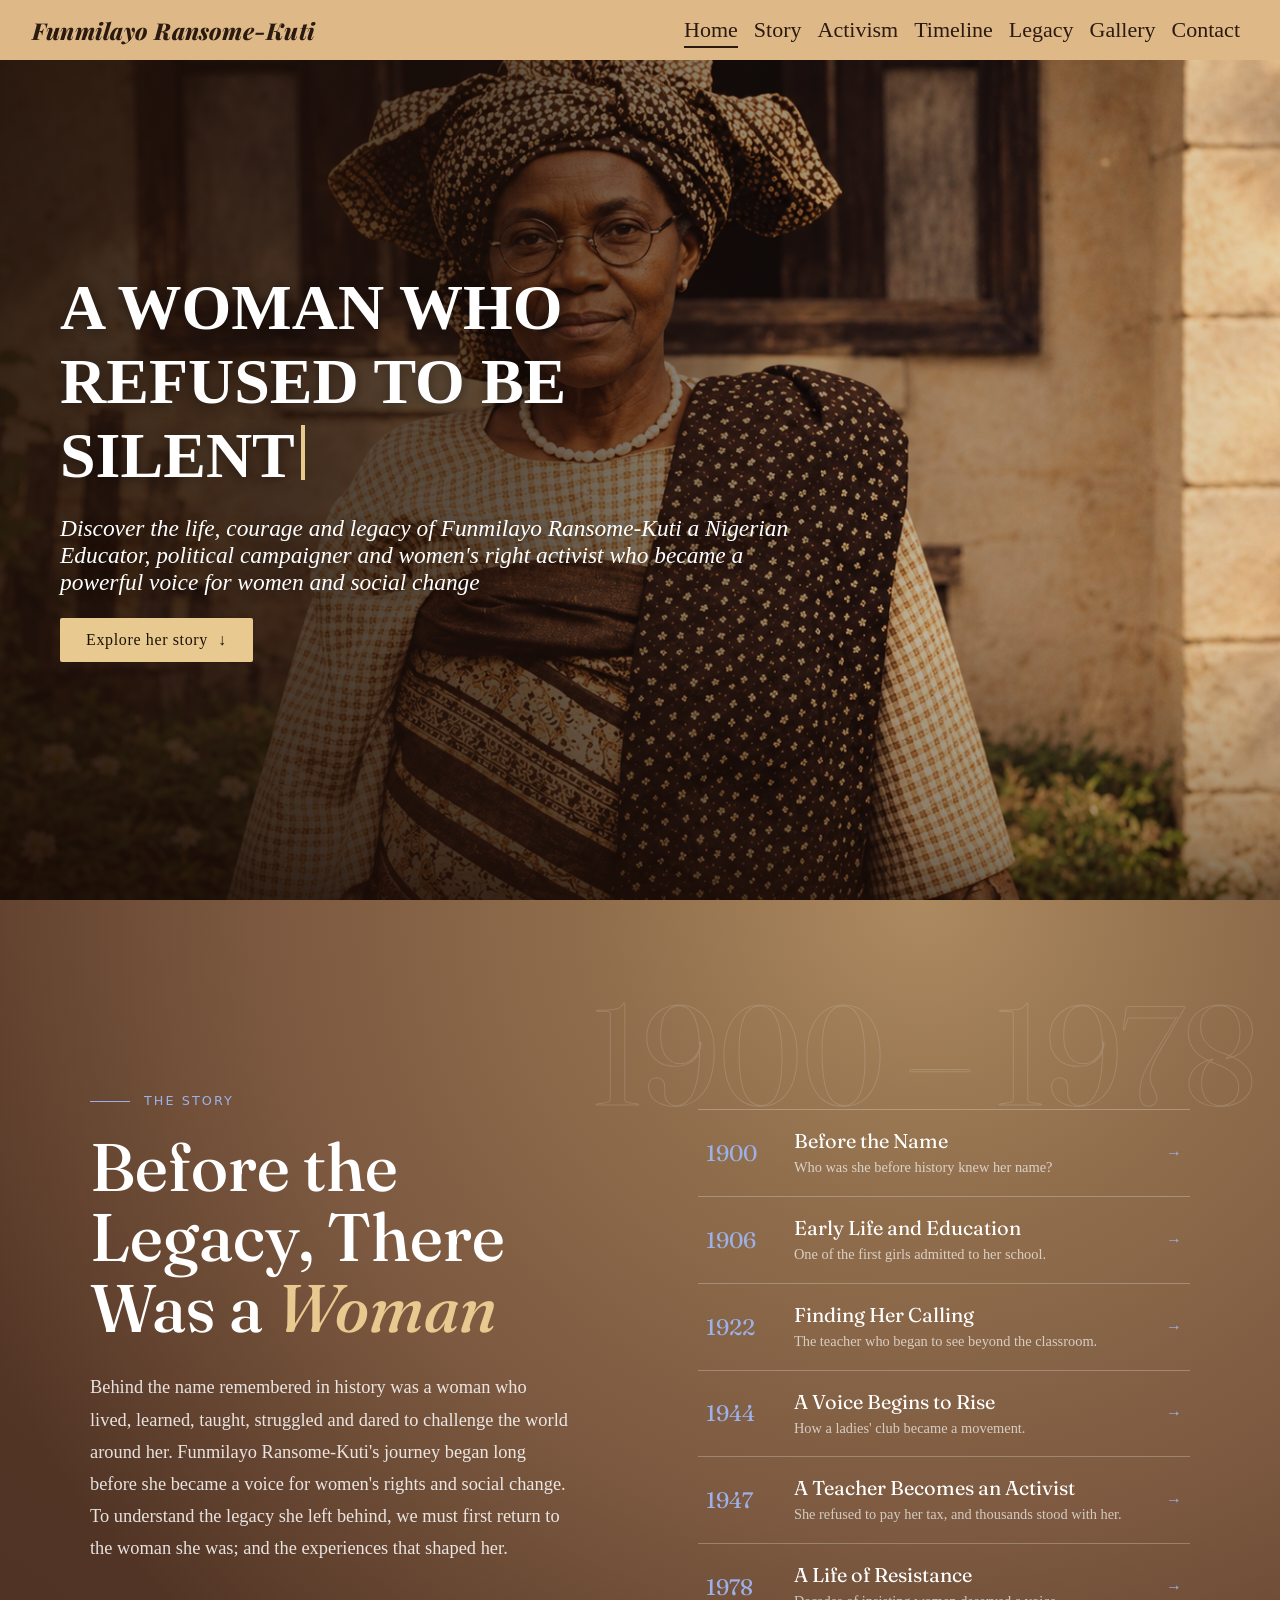
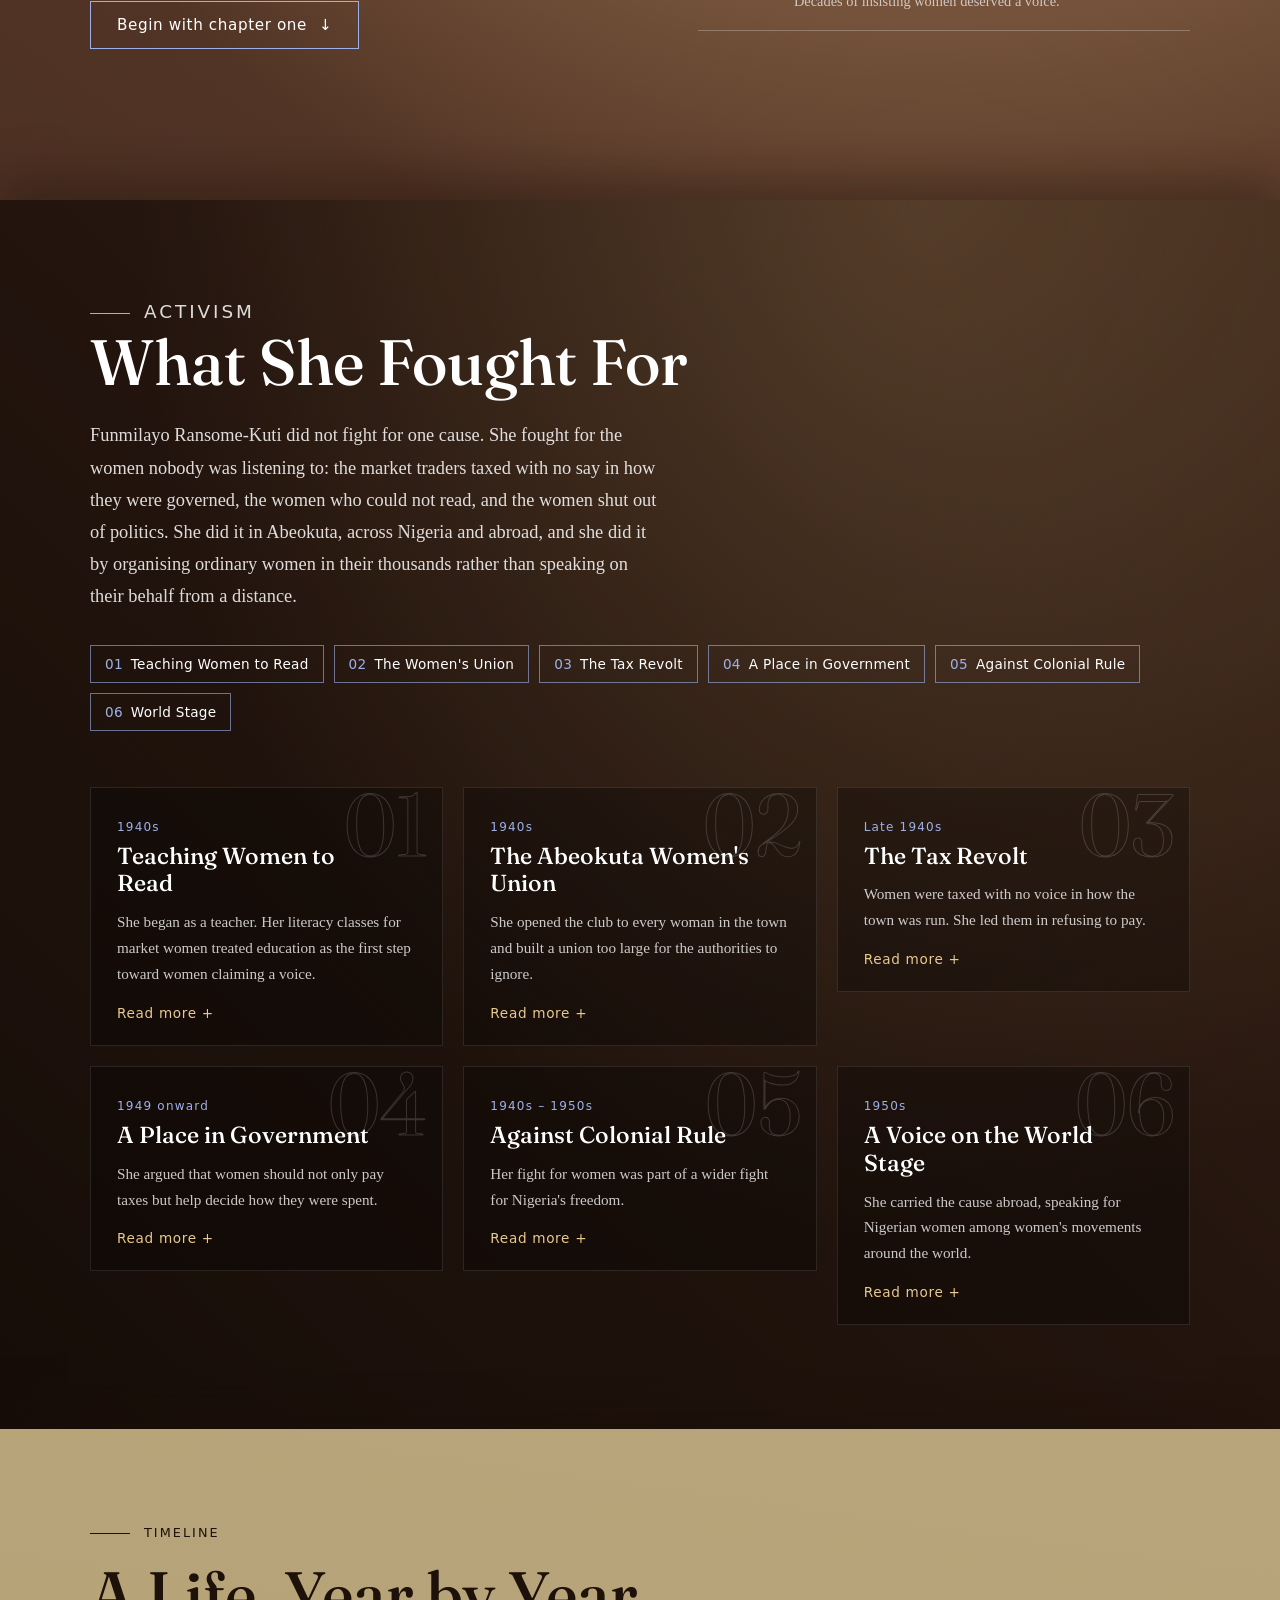
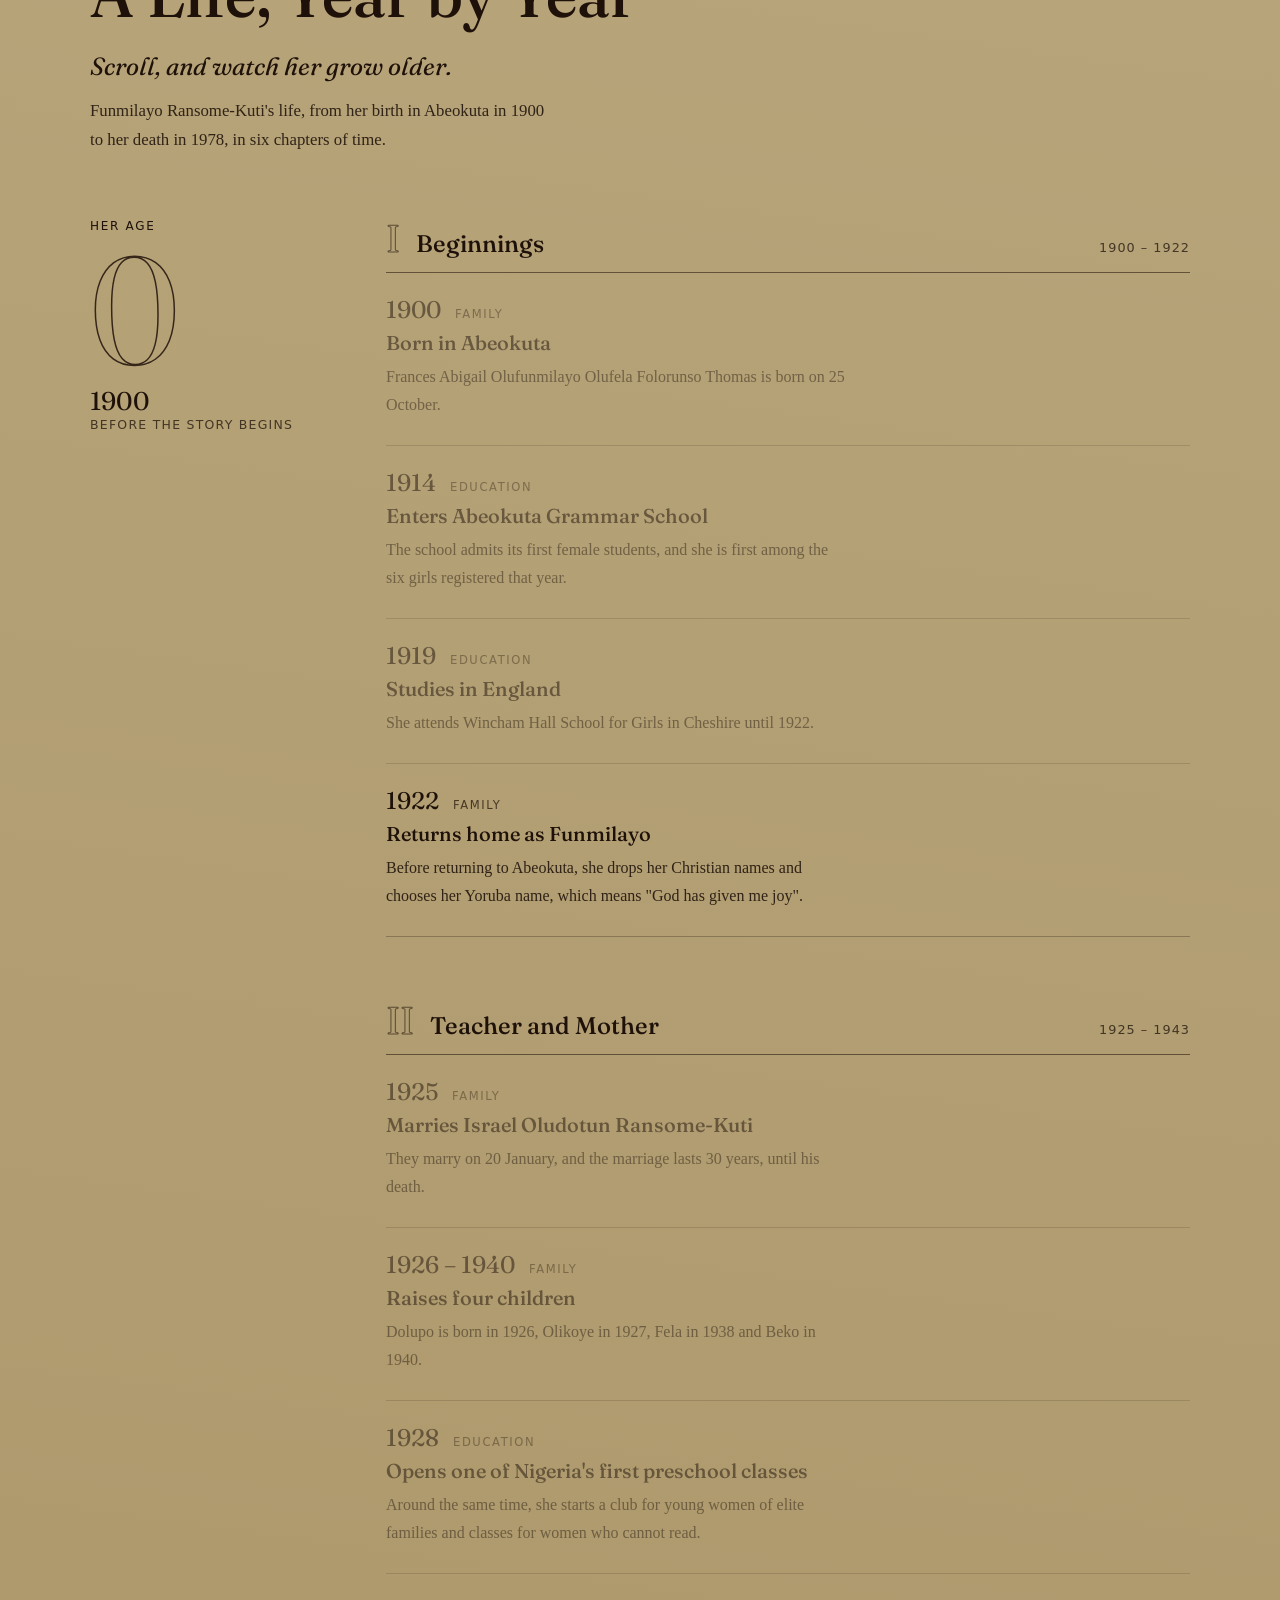
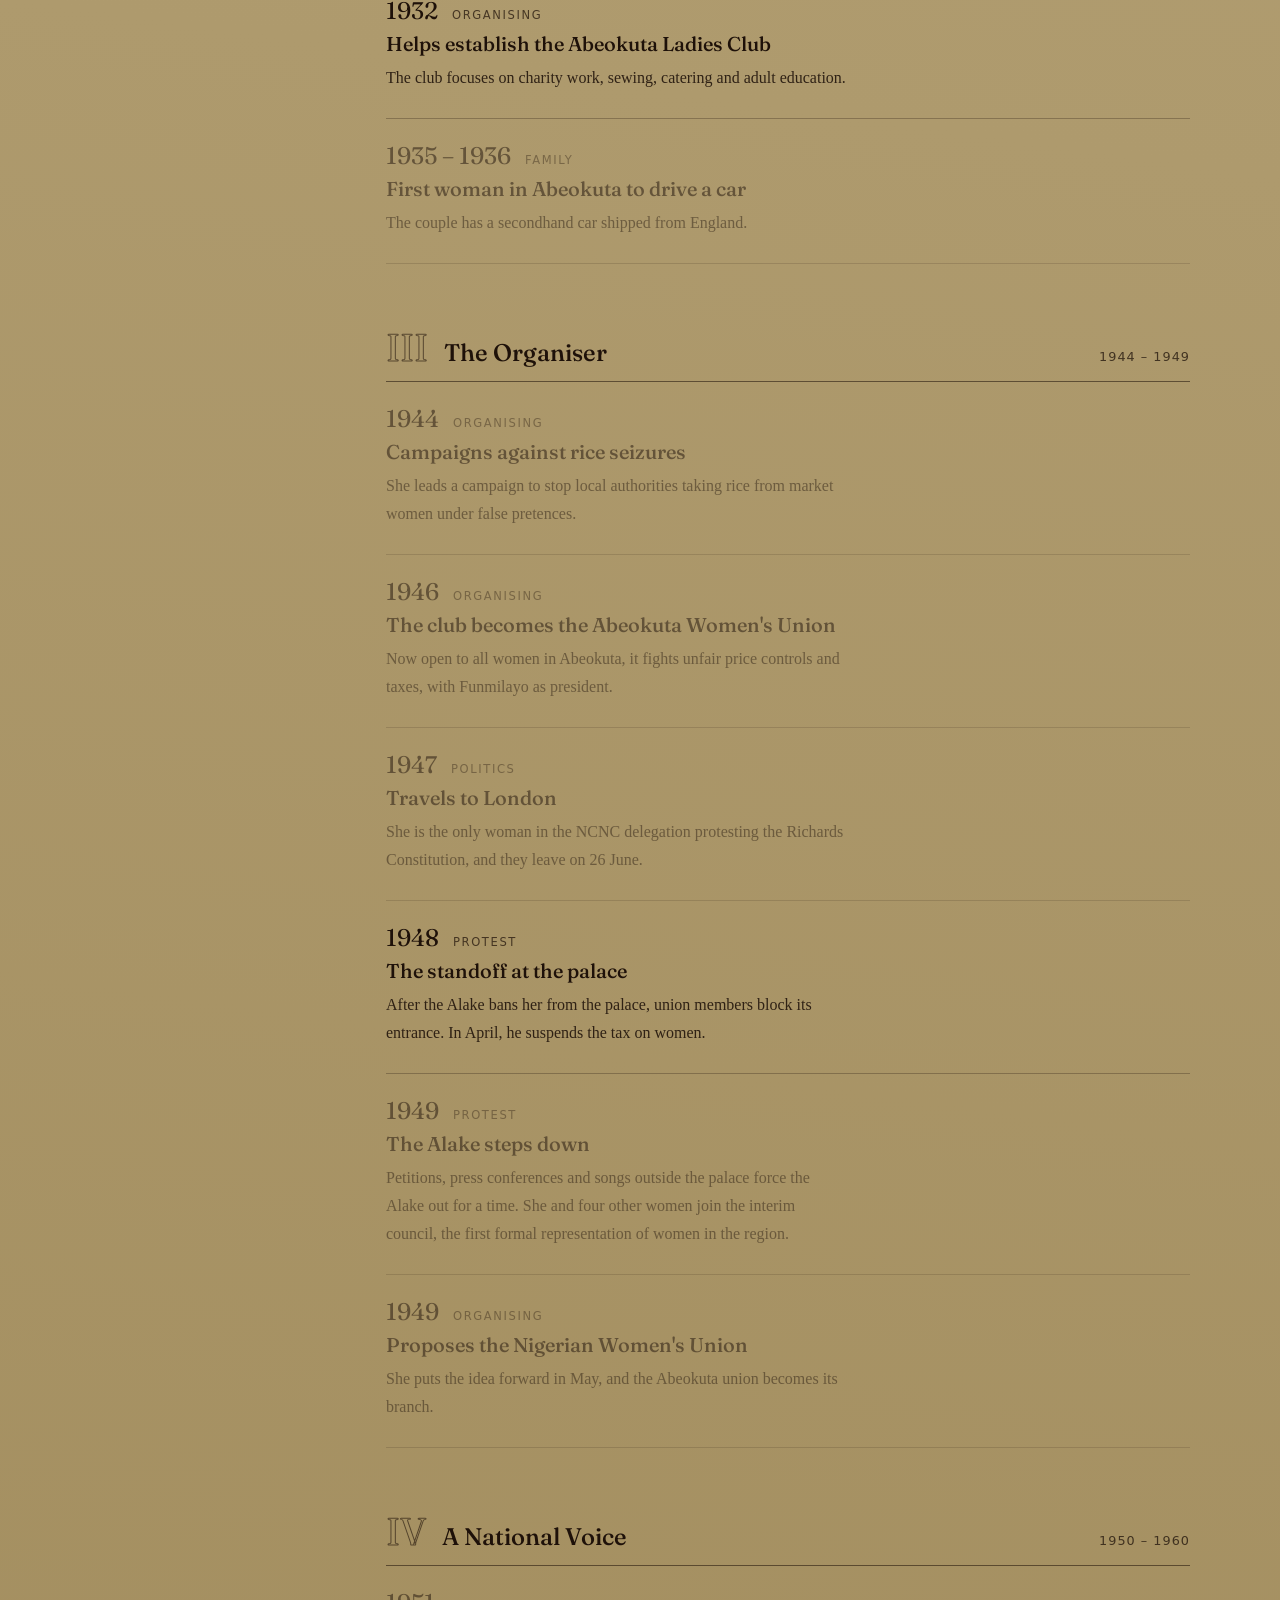
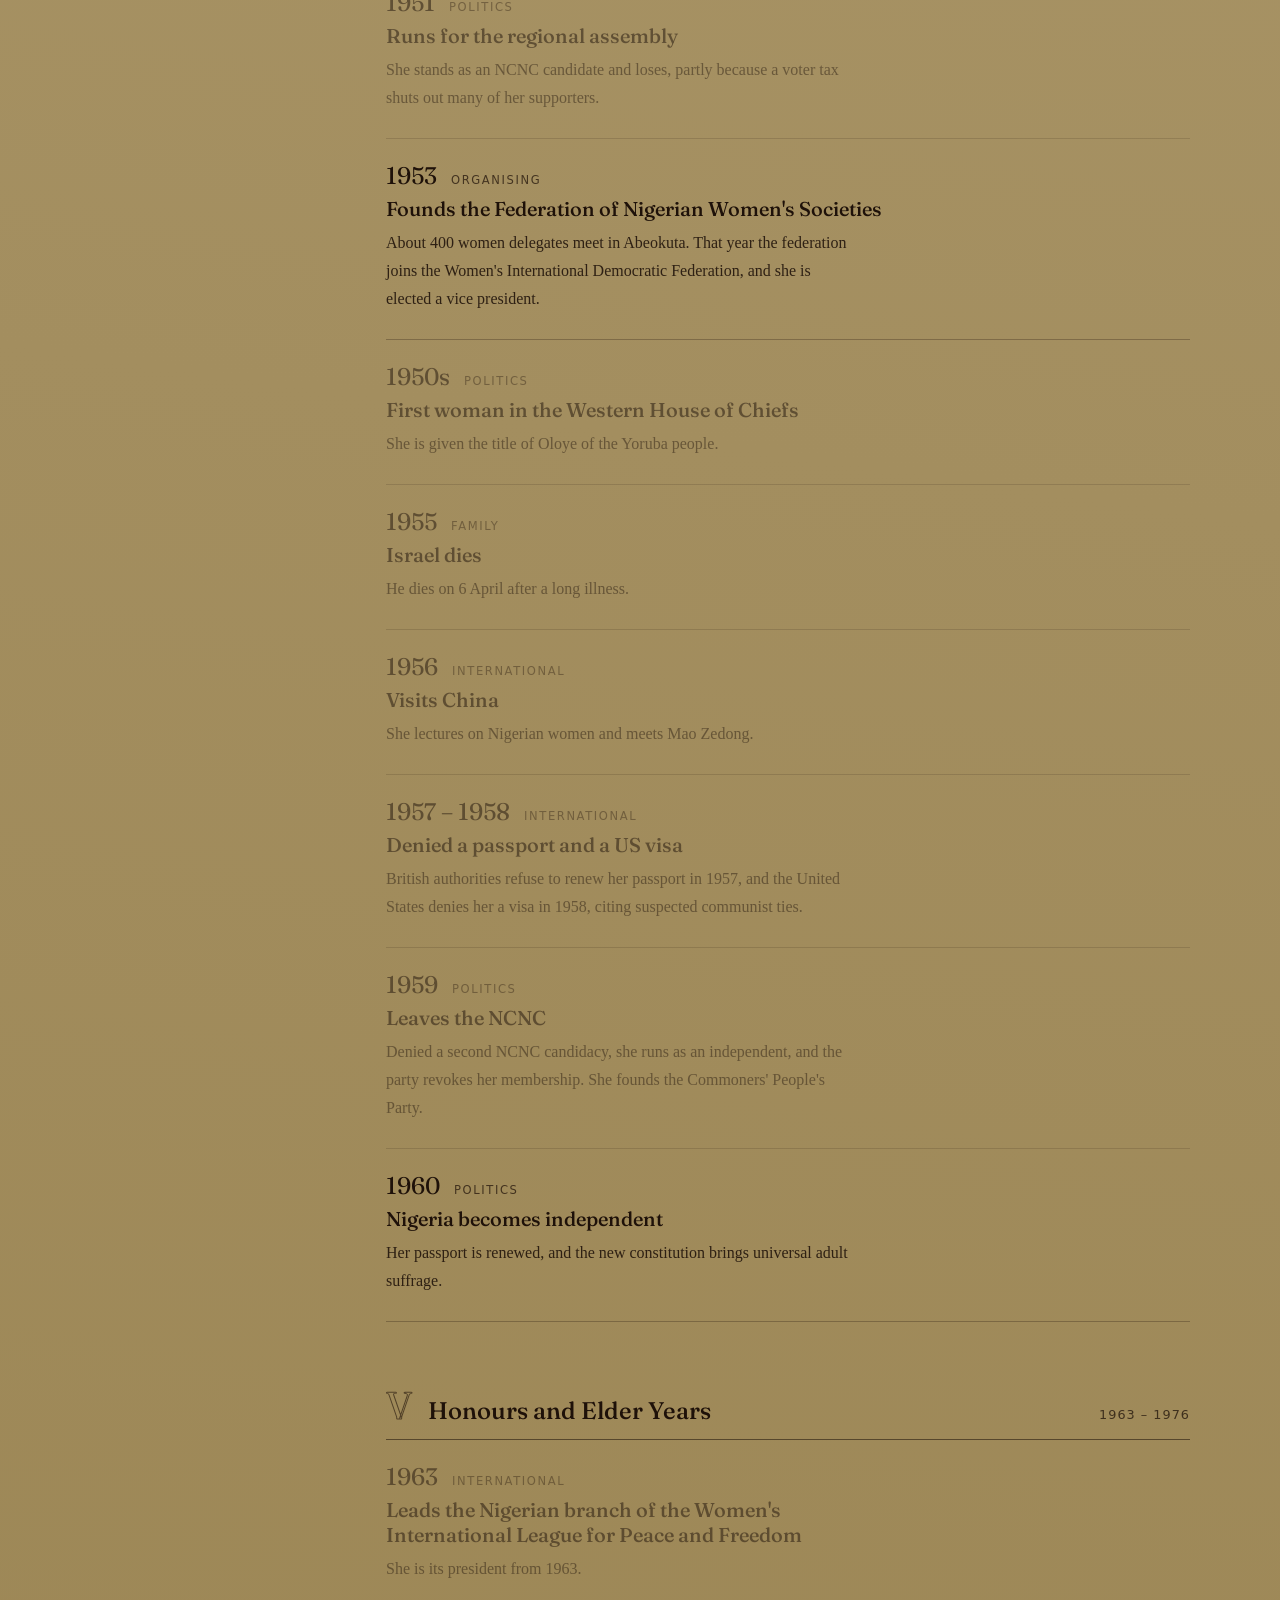
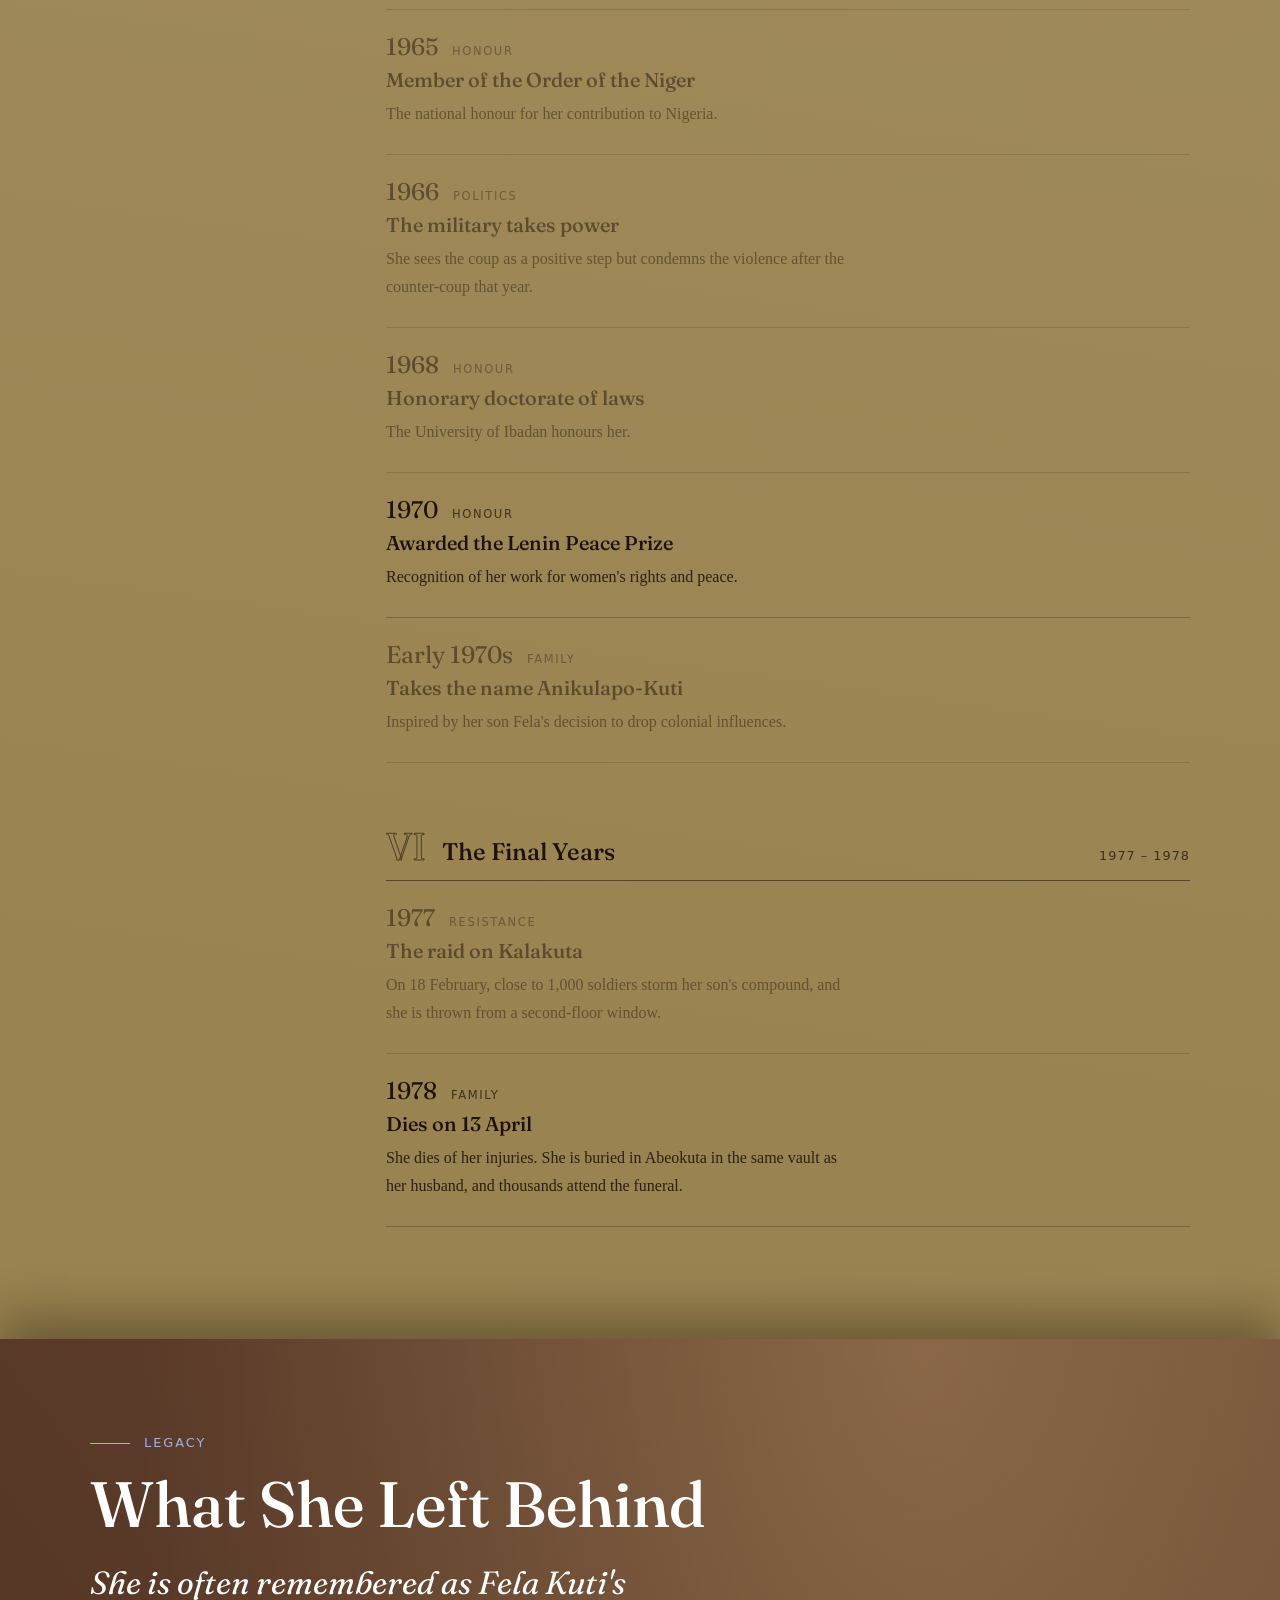
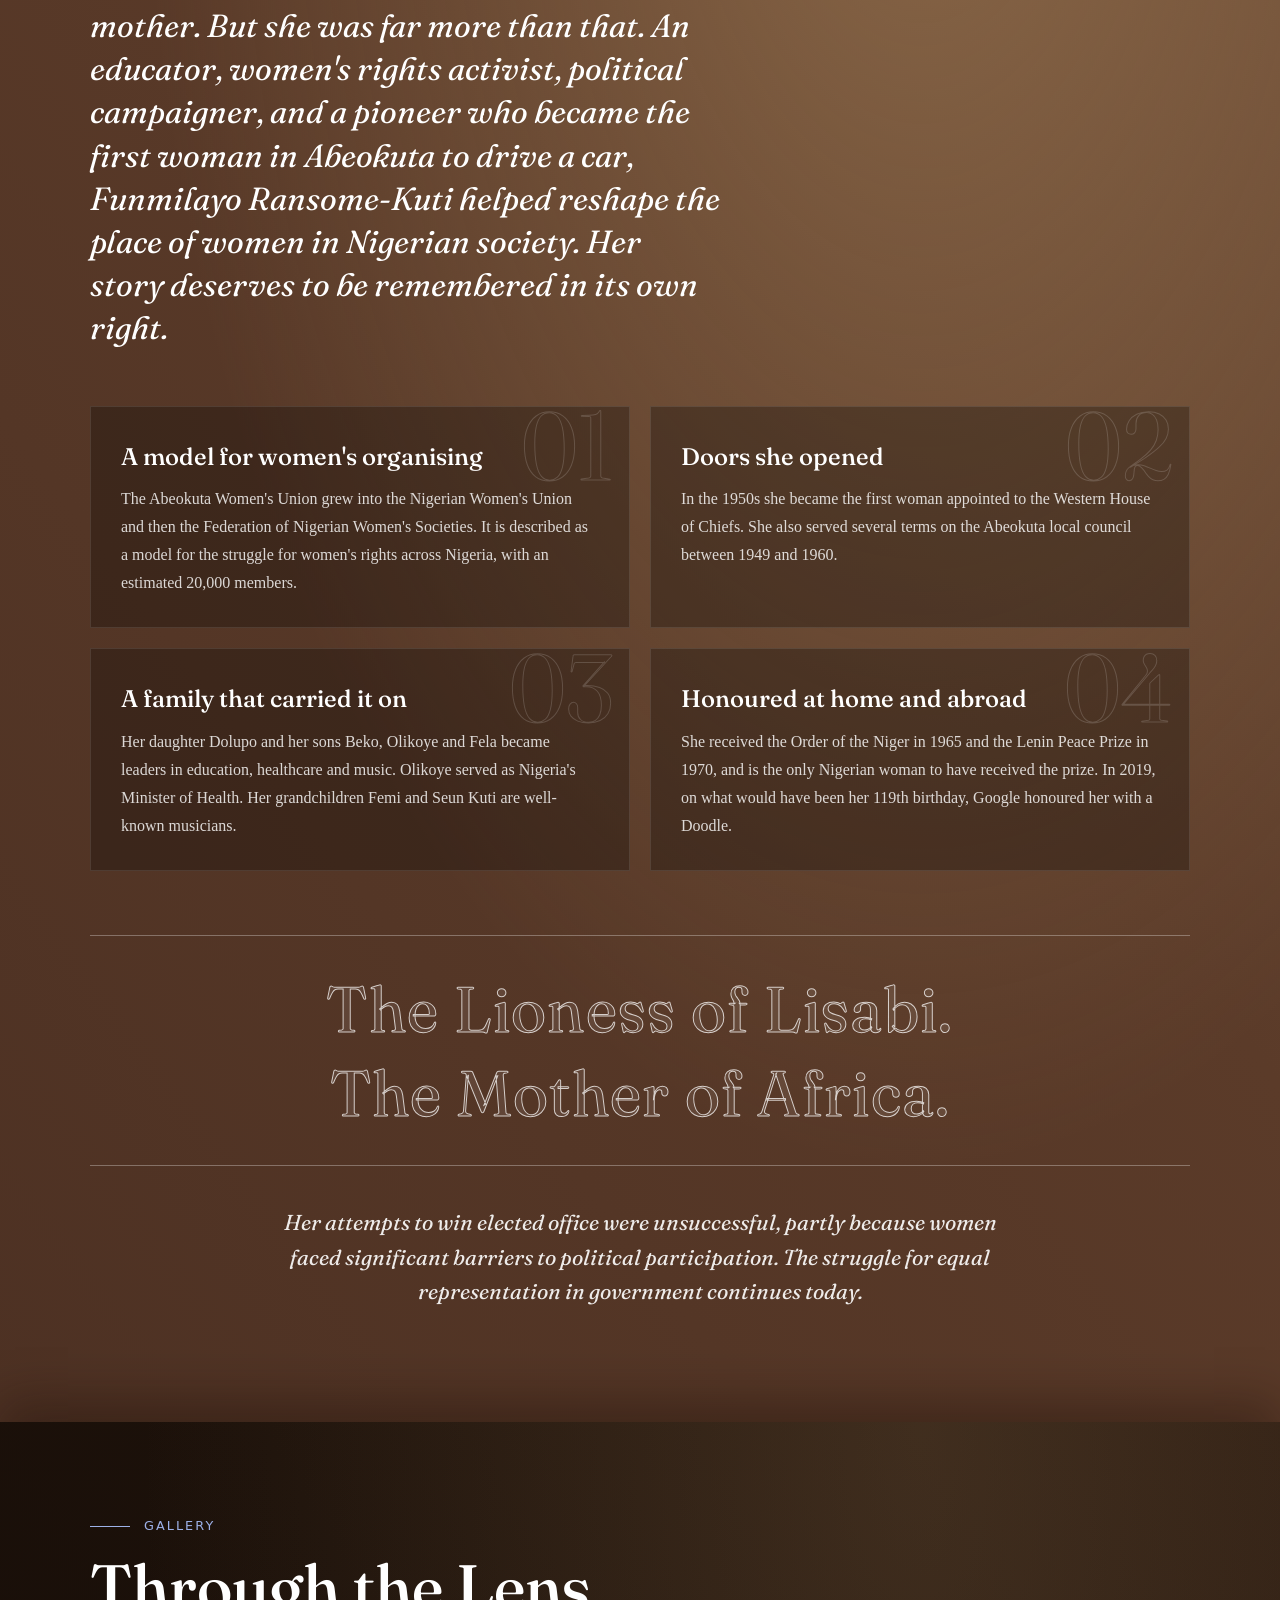
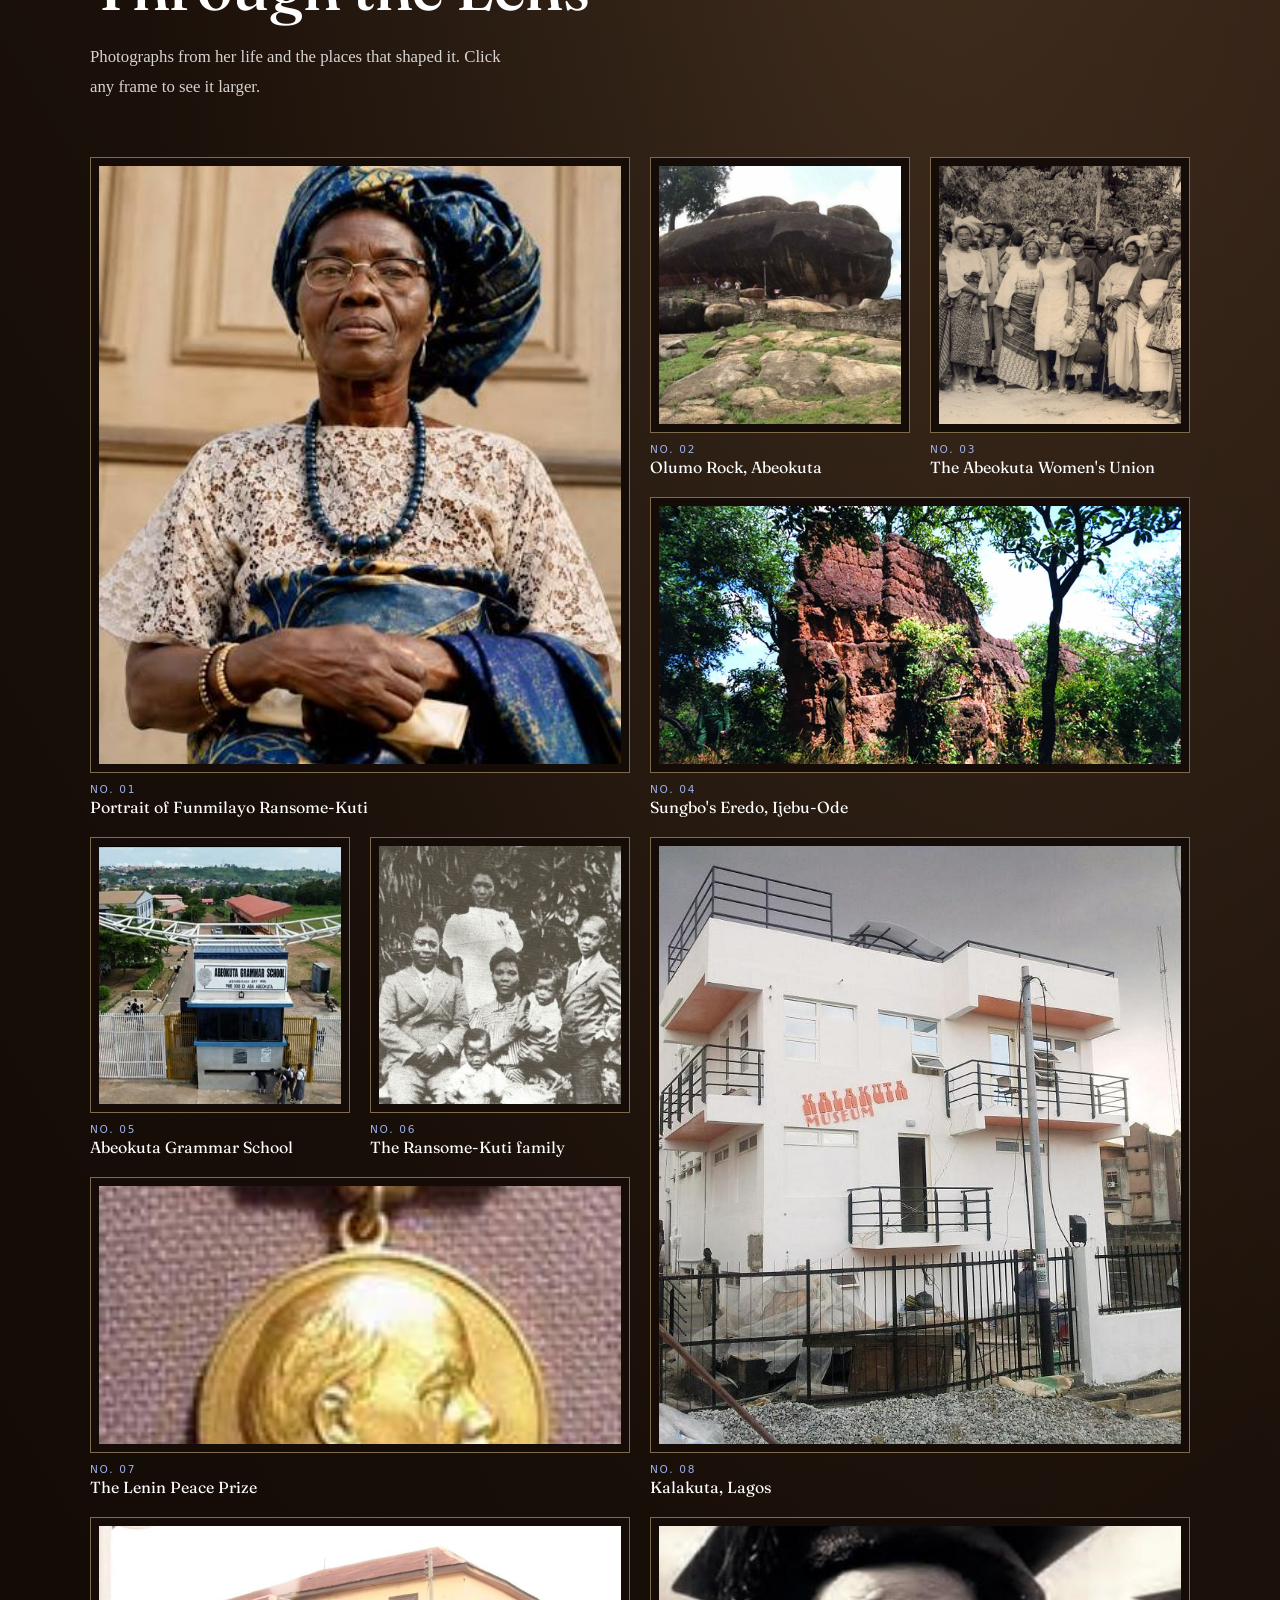
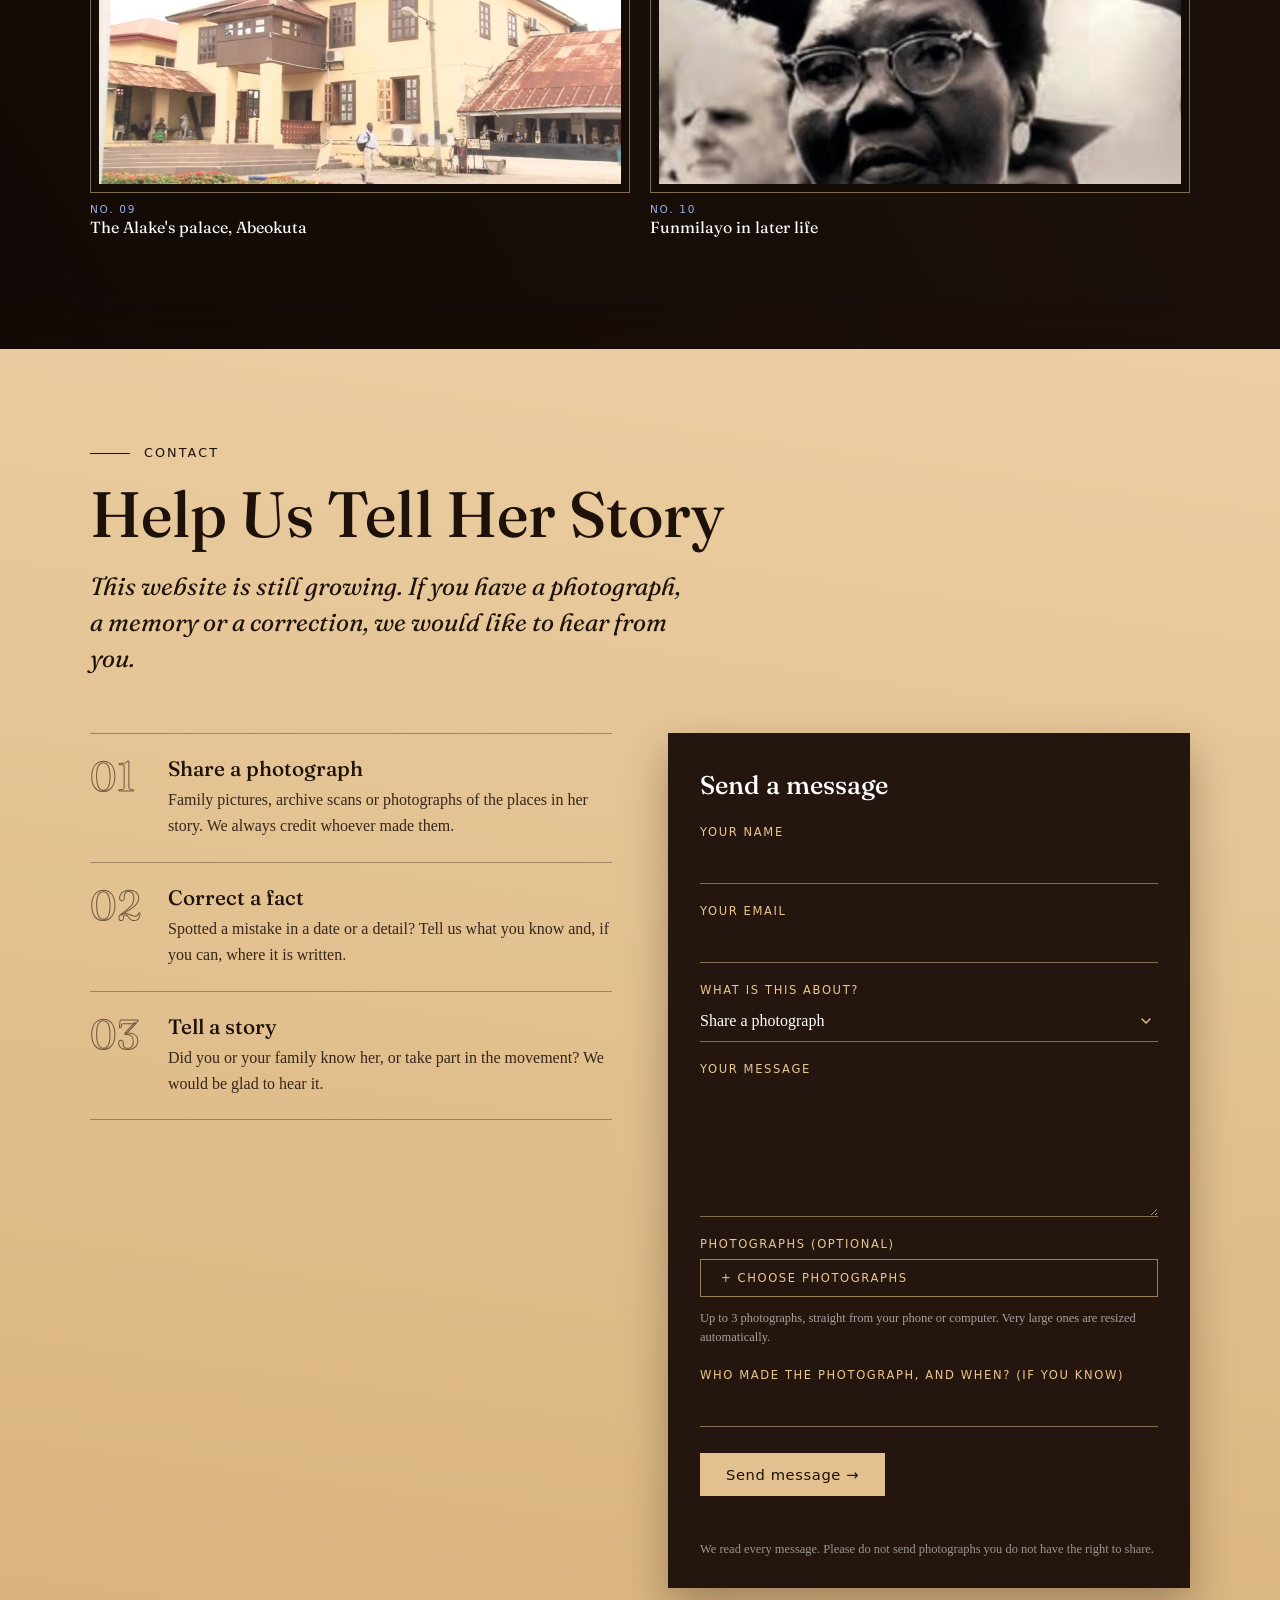
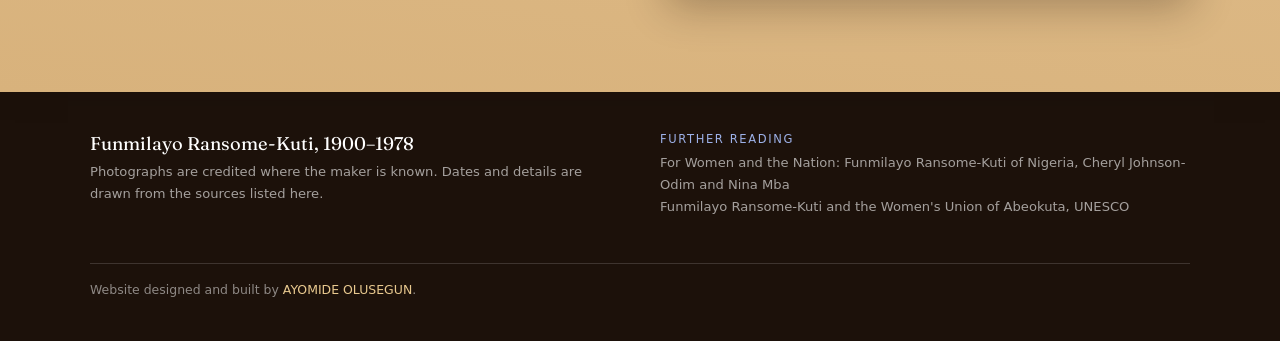
==== commit 02205542: "Enhance contact form with file upload functionality for photographs and improve user feedback" ====
--- a/index.html
+++ b/index.html
@@ -854,8 +854,7 @@
 
         </div>
 
-        <!-- Replace YOUR_FORM_ID with the code Formspree gives you (see the steps) -->
-        <form class="Contact-Form" action="https://formspree.io/f/xjygrayv" method="POST">
+        <form class="Contact-Form">
             <h3>Send a message</h3>
 
             <div class="Contact-Field">
@@ -880,17 +879,15 @@
 
             <div class="Contact-Field">
                 <label for="contact-message">Your message</label>
-                <textarea id="contact-message" name="message" rows="5" placeholder="Write your message..." required></textarea>
-            </div>
-
-                        <div class="Contact-Field">
-                <label for="contact-photo">Sharing a photograph? Link to it (optional)</label>
-                <input id="contact-photo" name="photo_link" type="url" placeholder="https://drive.google.com/...">
-                <p class="Contact-Hint">
-                    Upload it to Google Drive, Dropbox or WeTransfer, then paste the share link here.
-                    Prefer to attach it? Email it to
-                    <a href="mailto:helpthissitebetter.team subject=Photograph%20for%20the%20Funmilayo%20Ransome-Kuti%20website">helpthissitebetter.team</a>.
-                </p>
+                <textarea id="contact-message" name="message" rows="5" required></textarea>
+            </div>
+
+            <div class="Contact-Field Contact-Photos">
+                <span class="Contact-FieldLabel">Photographs (optional)</span>
+                <input id="contact-photos" class="Contact-FileInput" type="file" accept="image/*" multiple>
+                <label class="Contact-FileButton" for="contact-photos">Choose photographs</label>
+                <ul class="Contact-FileList"></ul>
+                <p class="Contact-Hint">Up to 3 photographs, straight from your phone or computer. Very large ones are resized automatically.</p>
             </div>
 
             <div class="Contact-Field">
@@ -898,9 +895,8 @@
                 <input id="contact-credit" name="photo_credit" type="text">
             </div>
 
-            <!-- hidden fields: a trap for spam robots, and the subject line of the email you receive -->
-            <input type="text" name="_gotcha" class="Contact-Trap" tabindex="-1" autocomplete="off" aria-hidden="true">
-            <input type="hidden" name="_subject" value="New message from the Funmilayo Ransome-Kuti website">
+            <!-- hidden spam trap: people never see or fill this -->
+            <input type="text" name="website" class="Contact-Trap" tabindex="-1" autocomplete="off" aria-hidden="true">
 
             <button class="Contact-Send" type="submit">Send message &rarr;</button>
             <p class="Contact-Status" role="status" aria-live="polite"></p>
@@ -1430,46 +1426,189 @@
 
 
 <script>
-  // Contact: sends the form to Formspree without leaving the page
+  // Contact: sends the message and photographs to the project Gmail (through Google Apps Script)
   (function () {
     var form = document.querySelector(".Contact-Form");
     if (!form) return;
 
+    // paste the web app address from Google Apps Script between the quotes
+    // (it must end in /exec)
+    var ENDPOINT = "https://script.google.com/macros/s/AKfycbxEdSOv2ZZuLL30d0pbLA2cNeZRONo7JnLWKCO2g_tauCusgP48iMDrKDOI70MmD5Jk/exec";
+
+    var MAX_PHOTOS = 3;
+    var BIG_FILE = 3500000;      // photographs bigger than about 3.5 MB are resized
+    var MAX_SIDE = 2800;         // the longest side of a resized photograph, in pixels
+
     var status = form.querySelector(".Contact-Status");
     var button = form.querySelector(".Contact-Send");
+    var input = form.querySelector(".Contact-FileInput");
+    var list = form.querySelector(".Contact-FileList");
+    var photos = [];
+
+    function say(text, kind) {
+      status.className = "Contact-Status" + (kind ? " is-" + kind : "");
+      status.textContent = text;
+    }
+
+    function field(name) {
+      var el = form.elements.namedItem(name);
+      return el ? el.value : "";
+    }
+
+    // shows the chosen photographs, each with a Remove button
+    function renderList() {
+      list.innerHTML = "";
+      photos.forEach(function (photo, i) {
+        var item = document.createElement("li");
+        item.className = "Contact-FileItem";
+
+        var thumb = document.createElement("img");
+        thumb.src = photo.preview;
+        thumb.alt = "";
+
+        var label = document.createElement("span");
+        label.textContent = photo.file.name;
+
+        var remove = document.createElement("button");
+        remove.type = "button";
+        remove.textContent = "Remove";
+        remove.setAttribute("aria-label", "Remove " + photo.file.name);
+        remove.addEventListener("click", function () {
+          URL.revokeObjectURL(photo.preview);
+          photos.splice(i, 1);
+          renderList();
+        });
+
+        item.appendChild(thumb);
+        item.appendChild(label);
+        item.appendChild(remove);
+        list.appendChild(item);
+      });
+    }
+
+    input.addEventListener("change", function () {
+      Array.prototype.slice.call(input.files).forEach(function (file) {
+        if (file.type.indexOf("image/") !== 0) {
+          say("Only photographs can be attached.", "error");
+          return;
+        }
+        if (photos.length >= MAX_PHOTOS) {
+          say("You can attach up to " + MAX_PHOTOS + " photographs.", "error");
+          return;
+        }
+        photos.push({ file: file, preview: URL.createObjectURL(file) });
+      });
+      input.value = "";          // lets the same photograph be chosen again
+      renderList();
+    });
+
+    // very large photographs are resized, so the message sends quickly
+    function shrink(file) {
+      return new Promise(function (resolve) {
+        if (file.size <= BIG_FILE) { resolve({ blob: file, name: file.name, type: file.type }); return; }
+
+        var url = URL.createObjectURL(file);
+        var image = new Image();
+
+        image.onload = function () {
+          var scale = Math.min(1, MAX_SIDE / Math.max(image.width, image.height));
+          var canvas = document.createElement("canvas");
+          canvas.width = Math.round(image.width * scale);
+          canvas.height = Math.round(image.height * scale);
+          canvas.getContext("2d").drawImage(image, 0, 0, canvas.width, canvas.height);
+          URL.revokeObjectURL(url);
+
+          if (!canvas.toBlob) { resolve({ blob: file, name: file.name, type: file.type }); return; }
+          canvas.toBlob(function (blob) {
+            if (!blob) { resolve({ blob: file, name: file.name, type: file.type }); return; }
+            resolve({ blob: blob, name: file.name.replace(/\.[^.]+$/, "") + ".jpg", type: "image/jpeg" });
+          }, "image/jpeg", 0.88);
+        };
+
+        image.onerror = function () {
+          URL.revokeObjectURL(url);
+          resolve({ blob: file, name: file.name, type: file.type });
+        };
+
+        image.src = url;
+      });
+    }
+
+    function toBase64(blob) {
+      return new Promise(function (resolve, reject) {
+        var reader = new FileReader();
+        reader.onload = function () { resolve(String(reader.result).split(",")[1] || ""); };
+        reader.onerror = reject;
+        reader.readAsDataURL(blob);
+      });
+    }
+
+    function prepare(photo) {
+      return shrink(photo.file).then(function (small) {
+        return toBase64(small.blob).then(function (data) {
+          return { name: small.name, type: small.type, data: data };
+        });
+      });
+    }
+
+    // the "Thank you" message goes away as soon as you start a new message
+    function clearThanks() {
+      if (status.classList.contains("is-ok")) say("");
+    }
+    form.addEventListener("input", clearThanks);
+    form.addEventListener("change", clearThanks);
 
     form.addEventListener("submit", function (event) {
-      // the form has not been connected to Formspree yet
-      if (form.action.indexOf("YOUR_FORM_ID") !== -1) {
-        event.preventDefault();
-        status.className = "Contact-Status is-error";
-        status.textContent = "This form is not connected yet. Replace YOUR_FORM_ID with your Formspree code.";
+      event.preventDefault();
+
+      if (ENDPOINT.indexOf("PASTE_YOUR") !== -1) {
+        say("The form is not connected yet. Paste your Google web app address into the script.", "error");
         return;
       }
-
-      // very old browsers just send the form the normal way
-      if (!window.fetch || !window.FormData) return;
-
-      event.preventDefault();
+      if (field("website")) return;                 // a robot filled the hidden field
+
       button.disabled = true;
       button.textContent = "Sending...";
-      status.className = "Contact-Status";
-      status.textContent = "";
-
-      fetch(form.action, {
-        method: "POST",
-        body: new FormData(form),
-        headers: { Accept: "application/json" }
-      })
-        .then(function (response) {
-          if (!response.ok) throw new Error("not sent");
+      say("");
+
+      Promise.all(photos.map(prepare))
+        .then(function (files) {
+          var size = 0;
+          files.forEach(function (file) { size += file.data.length; });
+          if (size > 14000000) throw new Error("too big");
+
+          return fetch(ENDPOINT, {
+            method: "POST",
+            headers: { "Content-Type": "text/plain;charset=utf-8" },
+            body: JSON.stringify({
+              name: field("name"),
+              email: field("email"),
+              topic: field("topic"),
+              message: field("message"),
+              photoCredit: field("photo_credit"),
+              website: field("website"),
+              files: files
+            })
+          });
+        })
+        .then(function (response) { return response.json(); })
+        .then(function (result) {
+          // the script answers { ok: true } when the email was sent
+          if (!result || !result.ok) throw new Error(result && result.error ? result.error : "not sent");
+
           form.reset();
-          status.className = "Contact-Status is-ok";
-          status.textContent = "Thank you. Your message has been sent.";
+          photos.forEach(function (photo) { URL.revokeObjectURL(photo.preview); });
+          photos = [];
+          renderList();
+          say("Thank you. Your message has been sent.", "ok");
         })
-        .catch(function () {
-          status.className = "Contact-Status is-error";
-          status.textContent = "Sorry, that did not send. Please try again in a moment.";
+        .catch(function (error) {
+          console.error("Contact form:", error);    // press F12 and open the Console to see why
+          if (error && error.message === "too big") {
+            say("Those photographs are too large together. Please attach fewer, or smaller ones.", "error");
+          } else {
+            say("Sorry, that did not send. Please try again in a moment.", "error");
+          }
         })
         .then(function () {
           button.disabled = false;
--- a/CSS/Chapters.css
+++ b/CSS/Chapters.css
@@ -2955,4 +2955,101 @@
 /* chapters you jump to land below the header and this strip */
 main section {
     scroll-margin-top: 104px;
+}
+
+/* ----- Contact form: choosing photographs ----- */
+
+.Contact-Category .Contact-FieldLabel {
+    display: block;
+    margin-bottom: 8px;
+    font-family: system-ui, sans-serif;
+    font-size: 0.72rem;
+    letter-spacing: 0.14em;
+    text-transform: uppercase;
+    color: #e8c98f;
+}
+
+/* the real file chooser is hidden; the button below stands in for it */
+.Contact-Category .Contact-Field .Contact-FileInput {
+    position: absolute;
+    width: 1px;
+    height: 1px;
+    padding: 0;
+    border: 0;
+    opacity: 0;
+    overflow: hidden;
+}
+
+.Contact-Category .Contact-FileButton {
+    display: inline-block;
+    padding: 11px 20px;
+    border: 1px solid rgba(232, 201, 143, 0.6);
+    color: #ffffff;
+    font-family: system-ui, sans-serif;
+    font-size: 0.9rem;
+    letter-spacing: 0.03em;
+    cursor: pointer;
+    transition: background 0.2s, border-color 0.2s;
+}
+
+.Contact-Category .Contact-FileButton::before {
+    content: "+ ";
+    color: #e8c98f;
+}
+
+.Contact-Category .Contact-FileButton:hover {
+    background: rgba(232, 201, 143, 0.14);
+    border-color: #e8c98f;
+}
+
+.Contact-Category .Contact-FileInput:focus-visible + .Contact-FileButton {
+    outline: 2px solid #9db1e8;
+    outline-offset: 3px;
+}
+
+.Contact-Category .Contact-FileList {
+    margin: 12px 0 0;
+    padding: 0;
+    list-style: none;
+}
+
+.Contact-Category .Contact-FileItem {
+    display: flex;
+    align-items: center;
+    gap: 12px;
+    margin-bottom: 8px;
+    padding: 6px;
+    border: 1px solid rgba(255, 255, 255, 0.12);
+}
+
+.Contact-Category .Contact-FileItem img {
+    width: 44px;
+    height: 44px;
+    object-fit: cover;
+    flex: none;
+}
+
+.Contact-Category .Contact-FileItem span {
+    flex: 1;
+    min-width: 0;
+    overflow: hidden;
+    text-overflow: ellipsis;
+    white-space: nowrap;
+    font-size: 0.85rem;
+    color: rgba(255, 255, 255, 0.8);
+}
+
+.Contact-Category .Contact-FileItem button {
+    flex: none;
+    padding: 6px 10px;
+    border: 1px solid rgba(232, 201, 143, 0.5);
+    background: transparent;
+    color: #e8c98f;
+    font-family: system-ui, sans-serif;
+    font-size: 0.75rem;
+    cursor: pointer;
+}
+
+.Contact-Category .Contact-FileItem button:hover {
+    background: rgba(232, 201, 143, 0.14);
 }
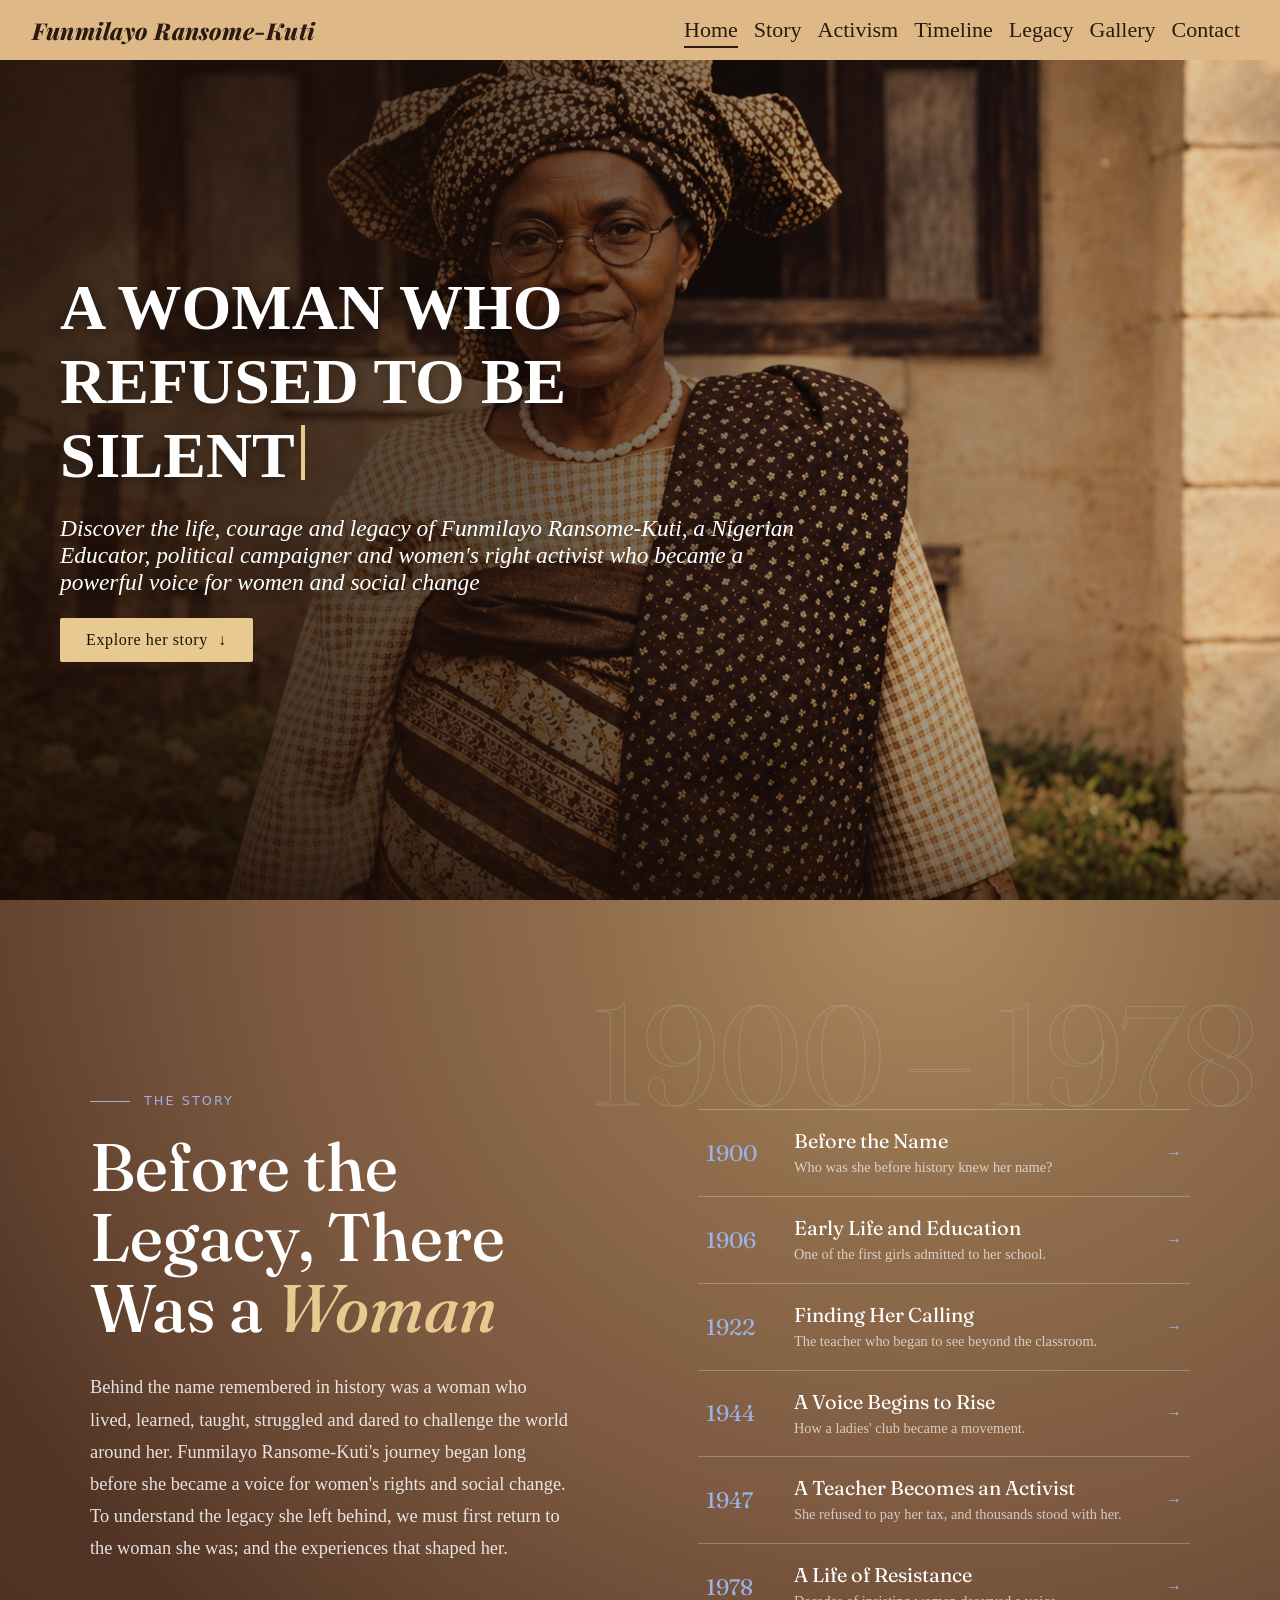
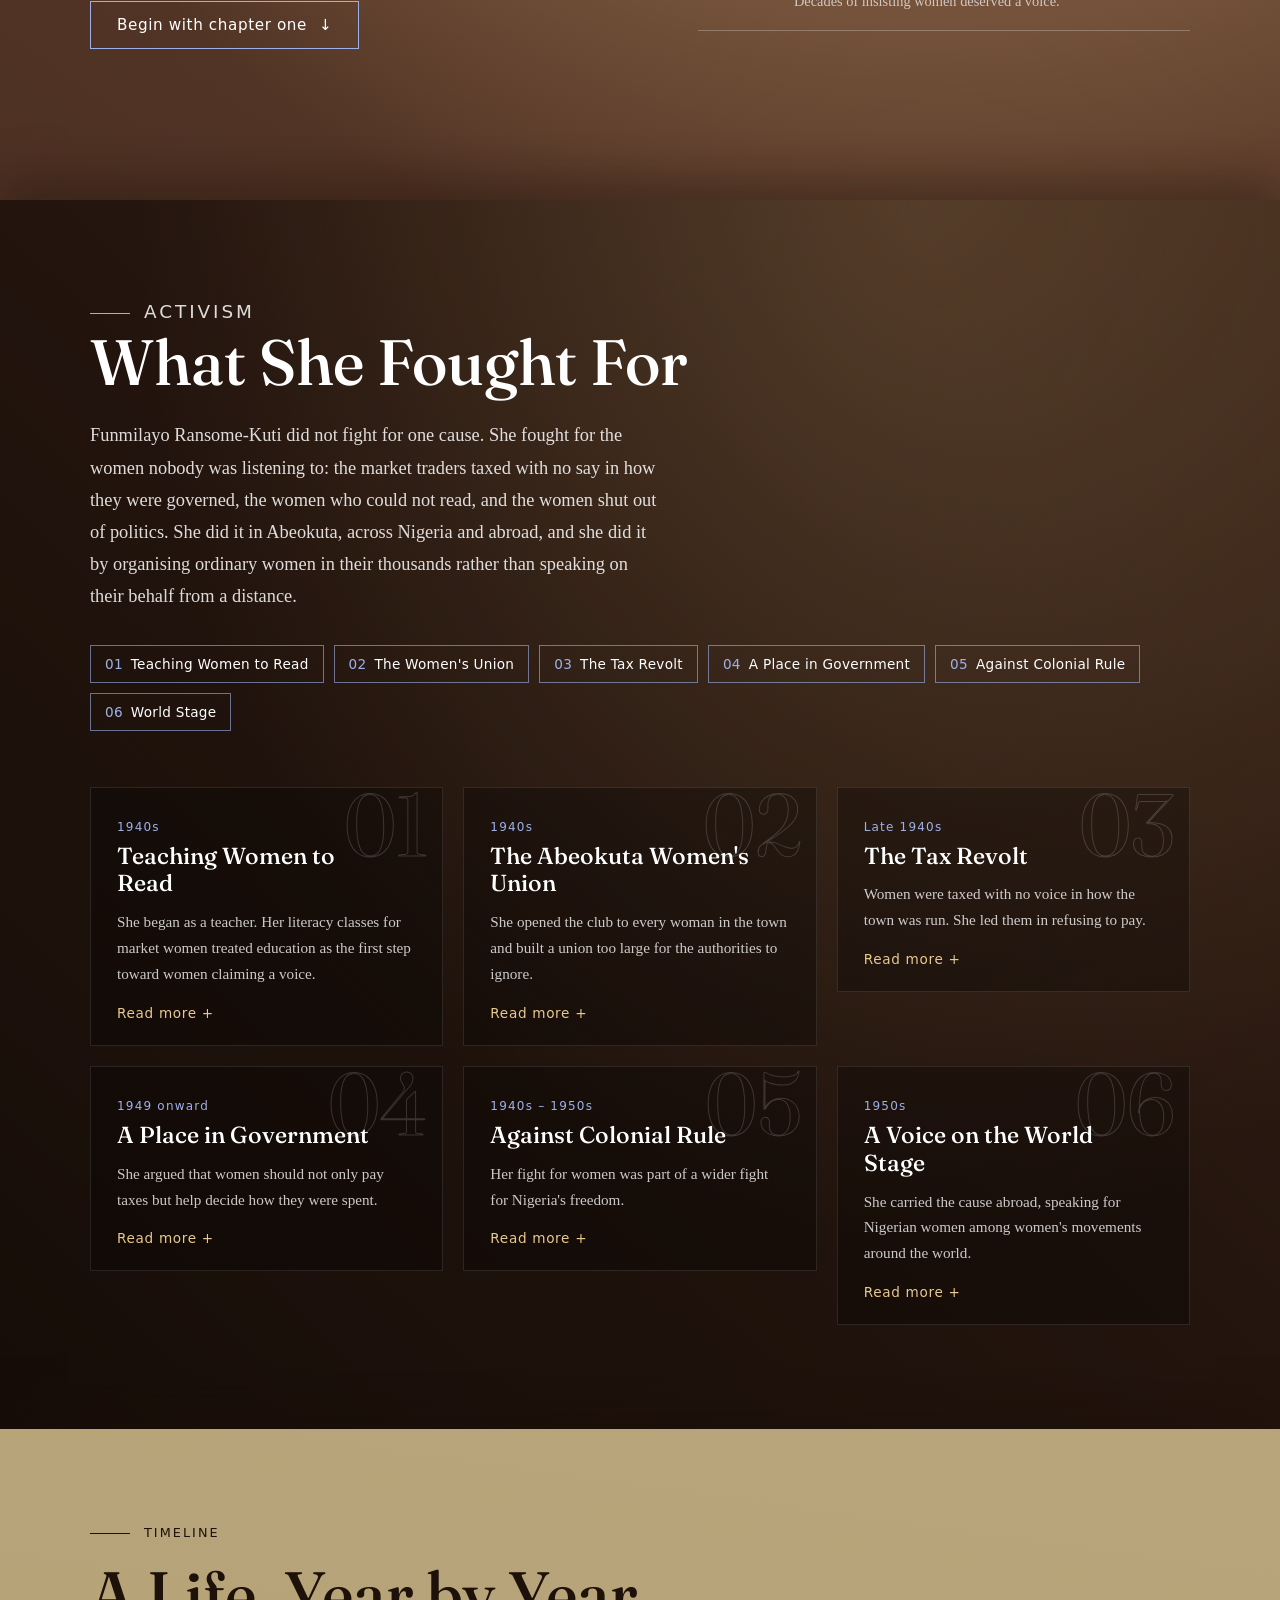
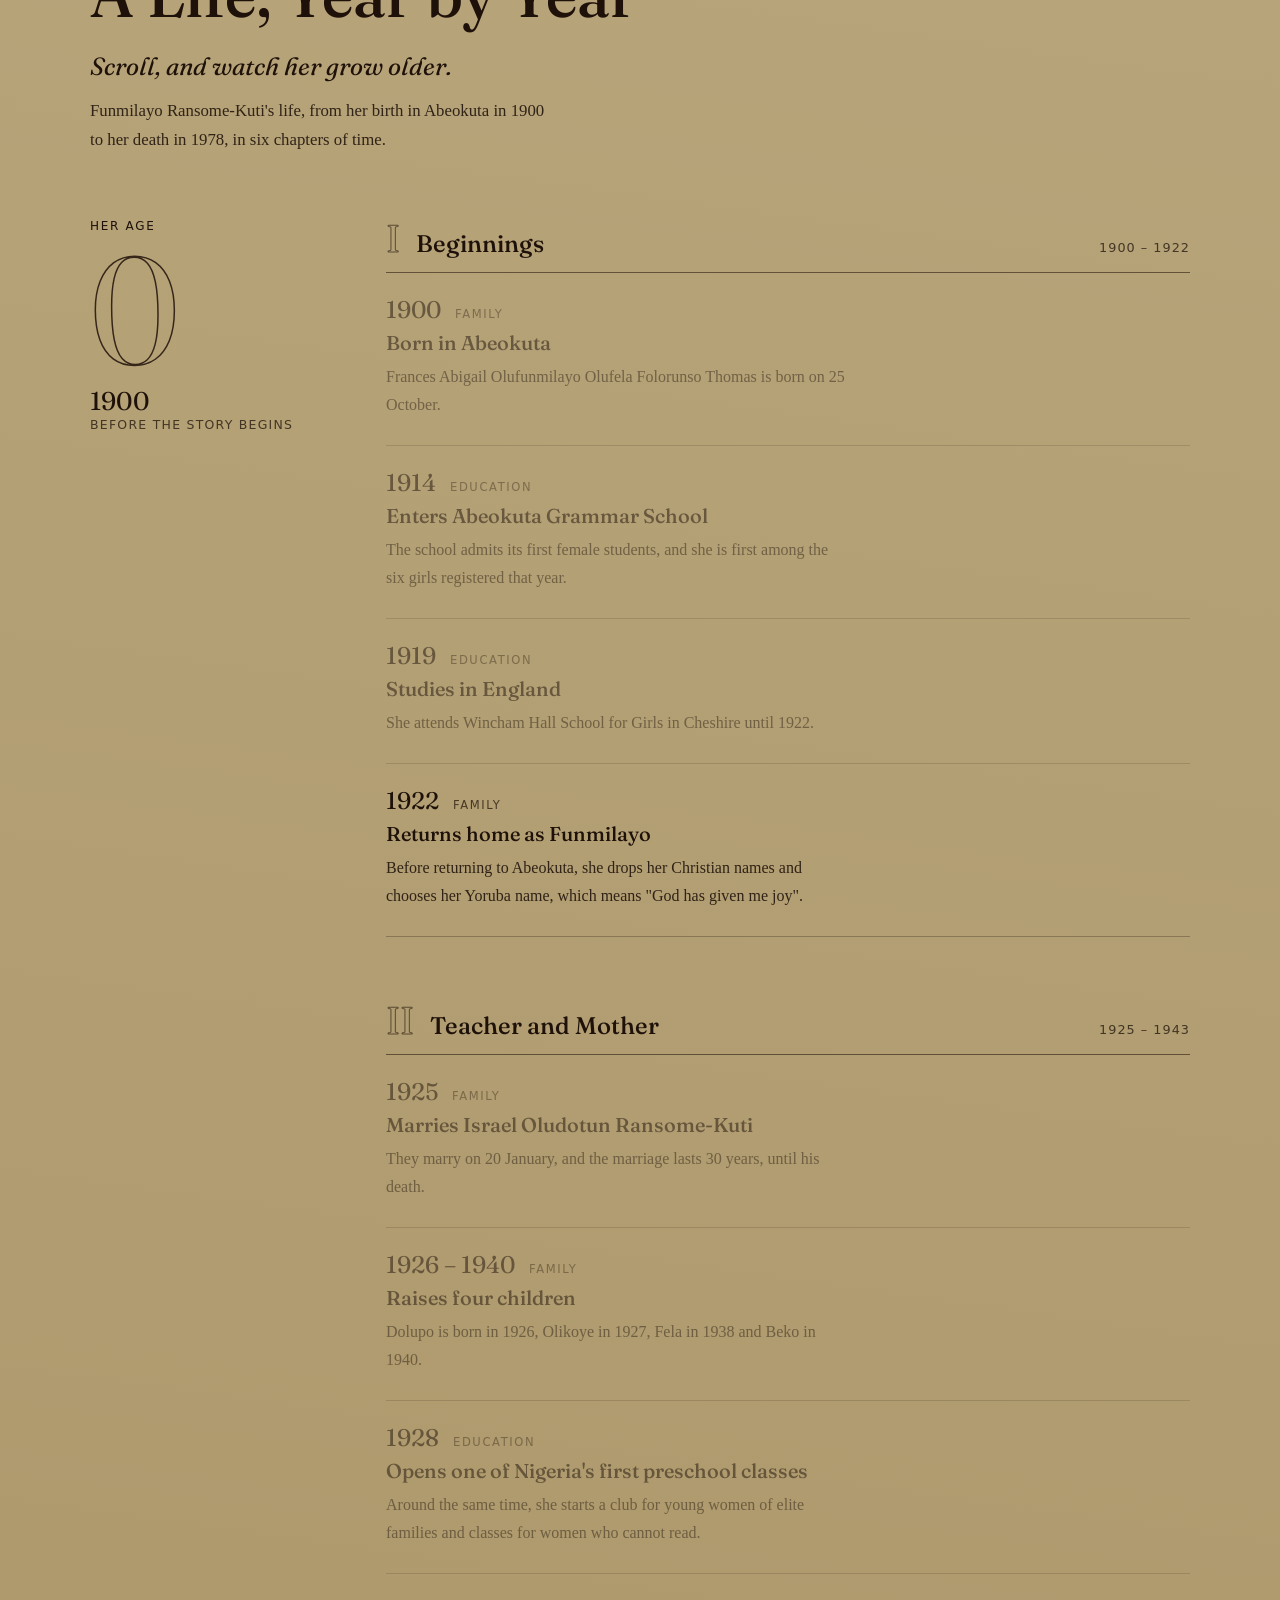
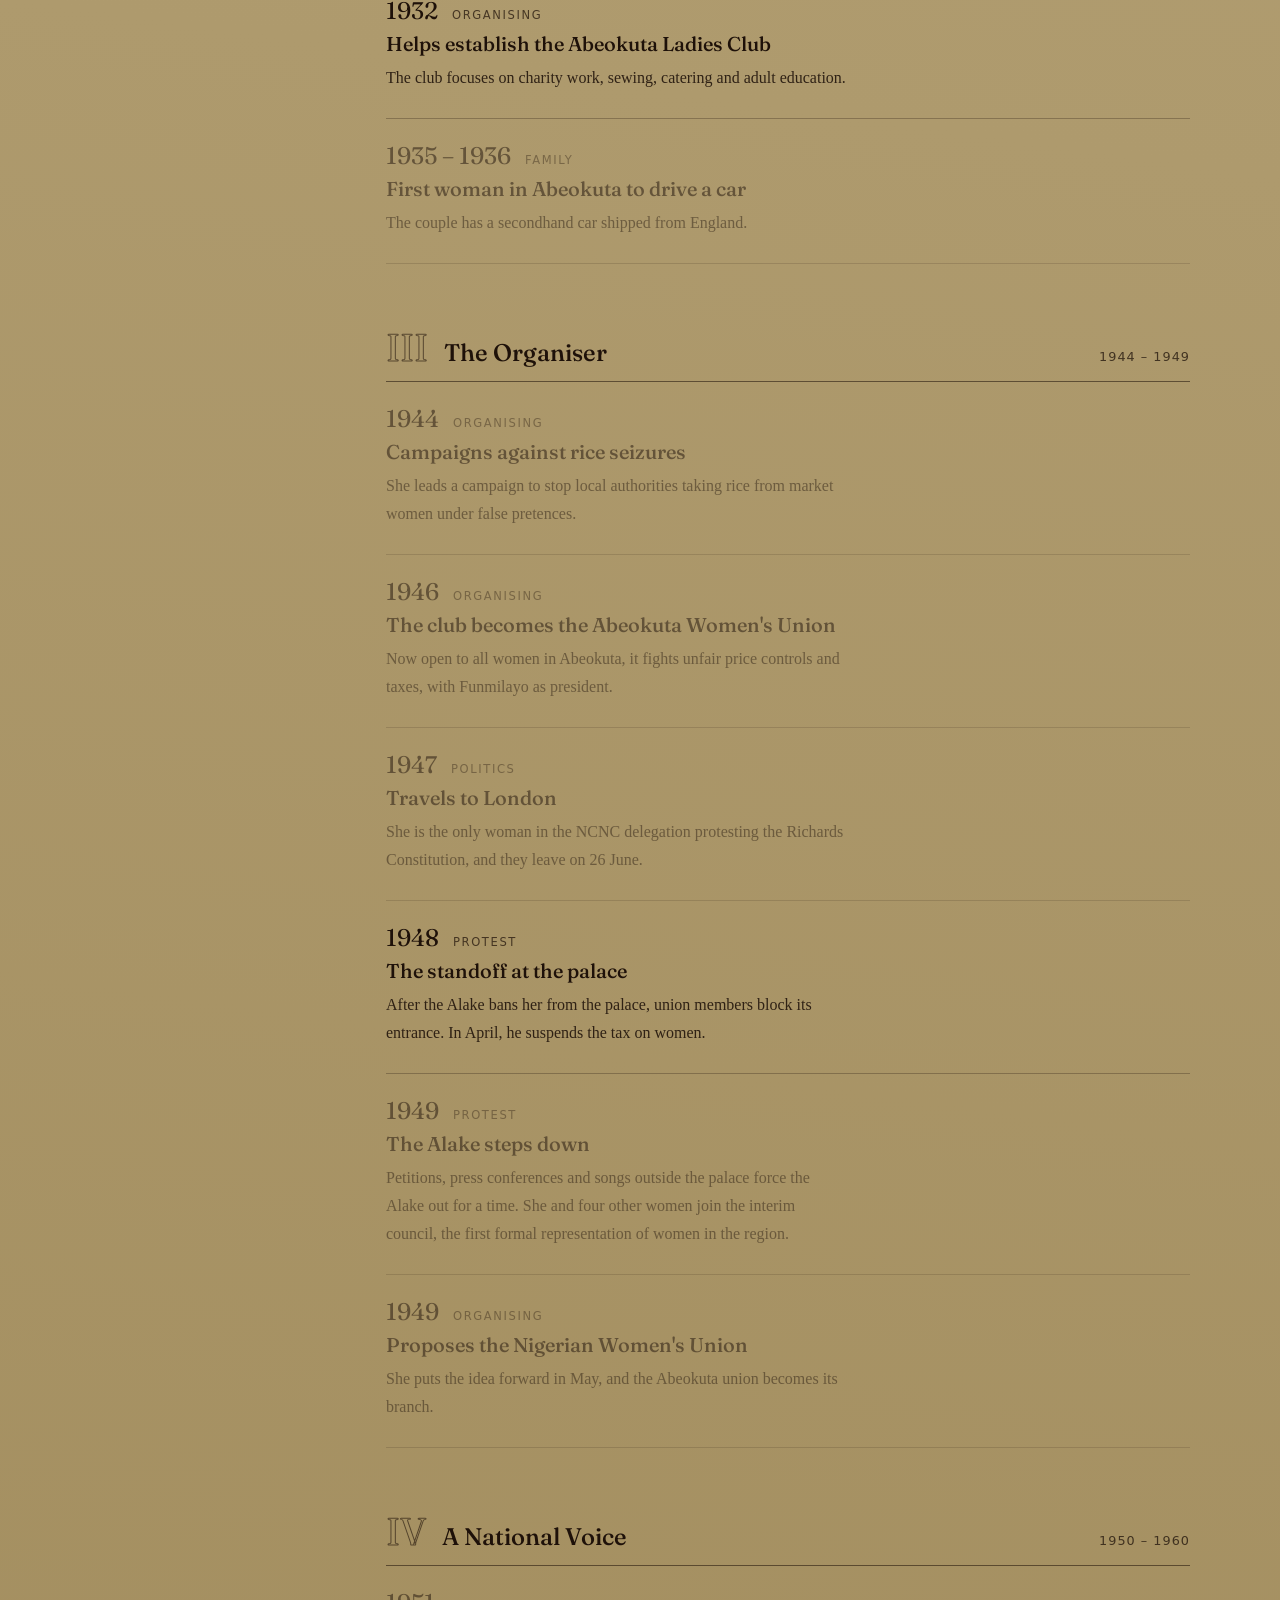
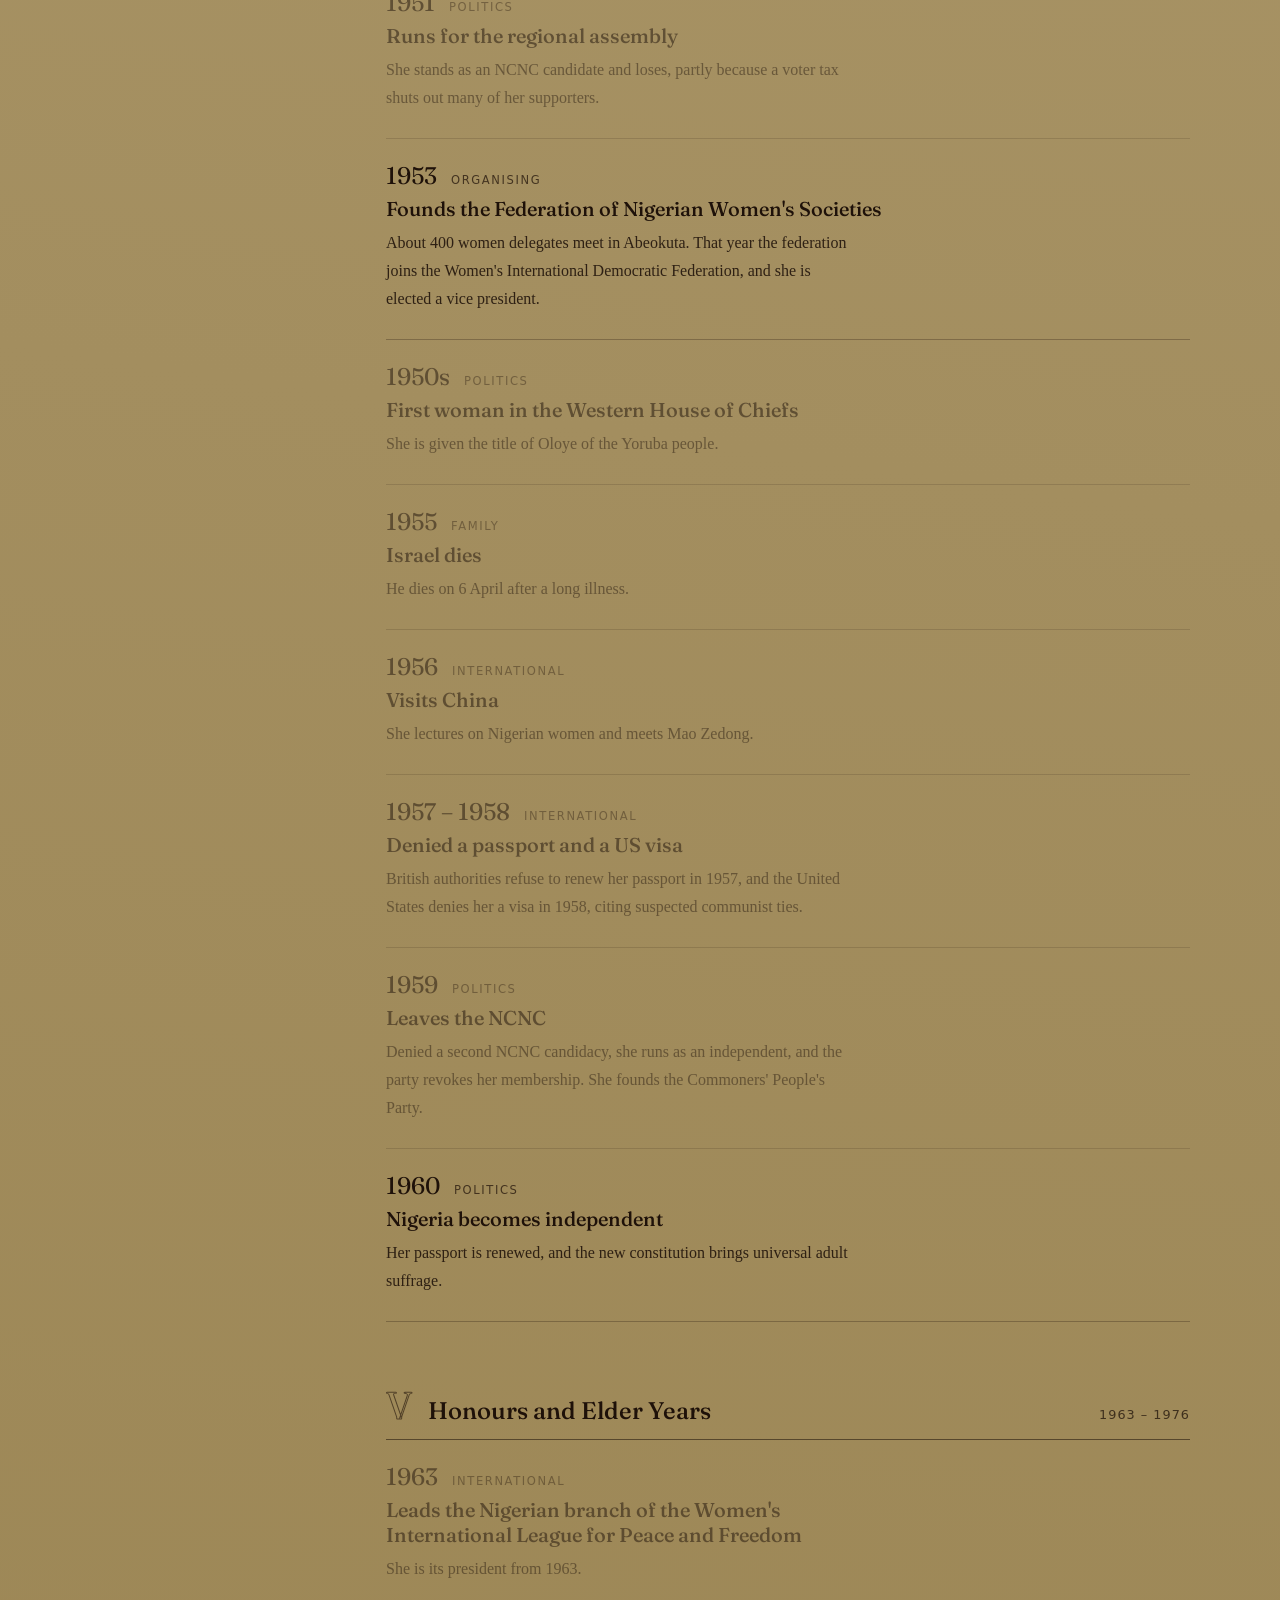
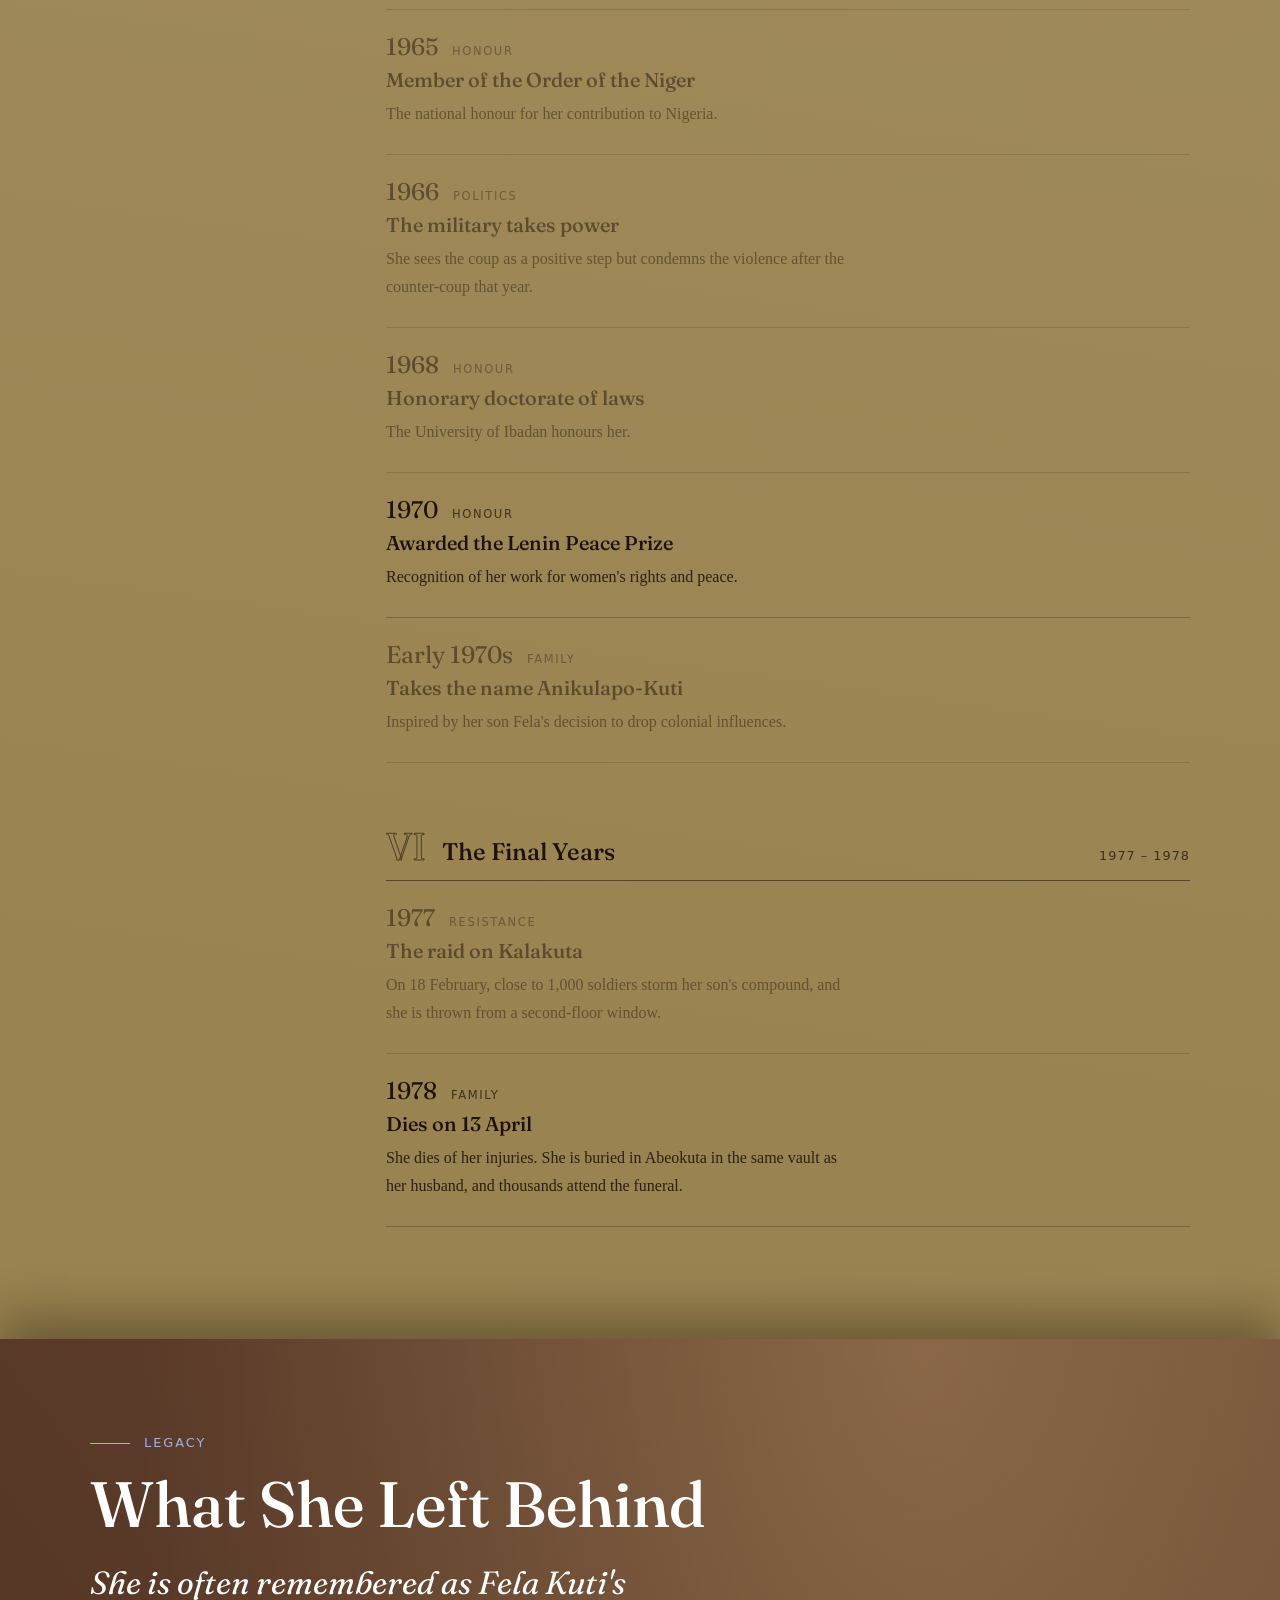
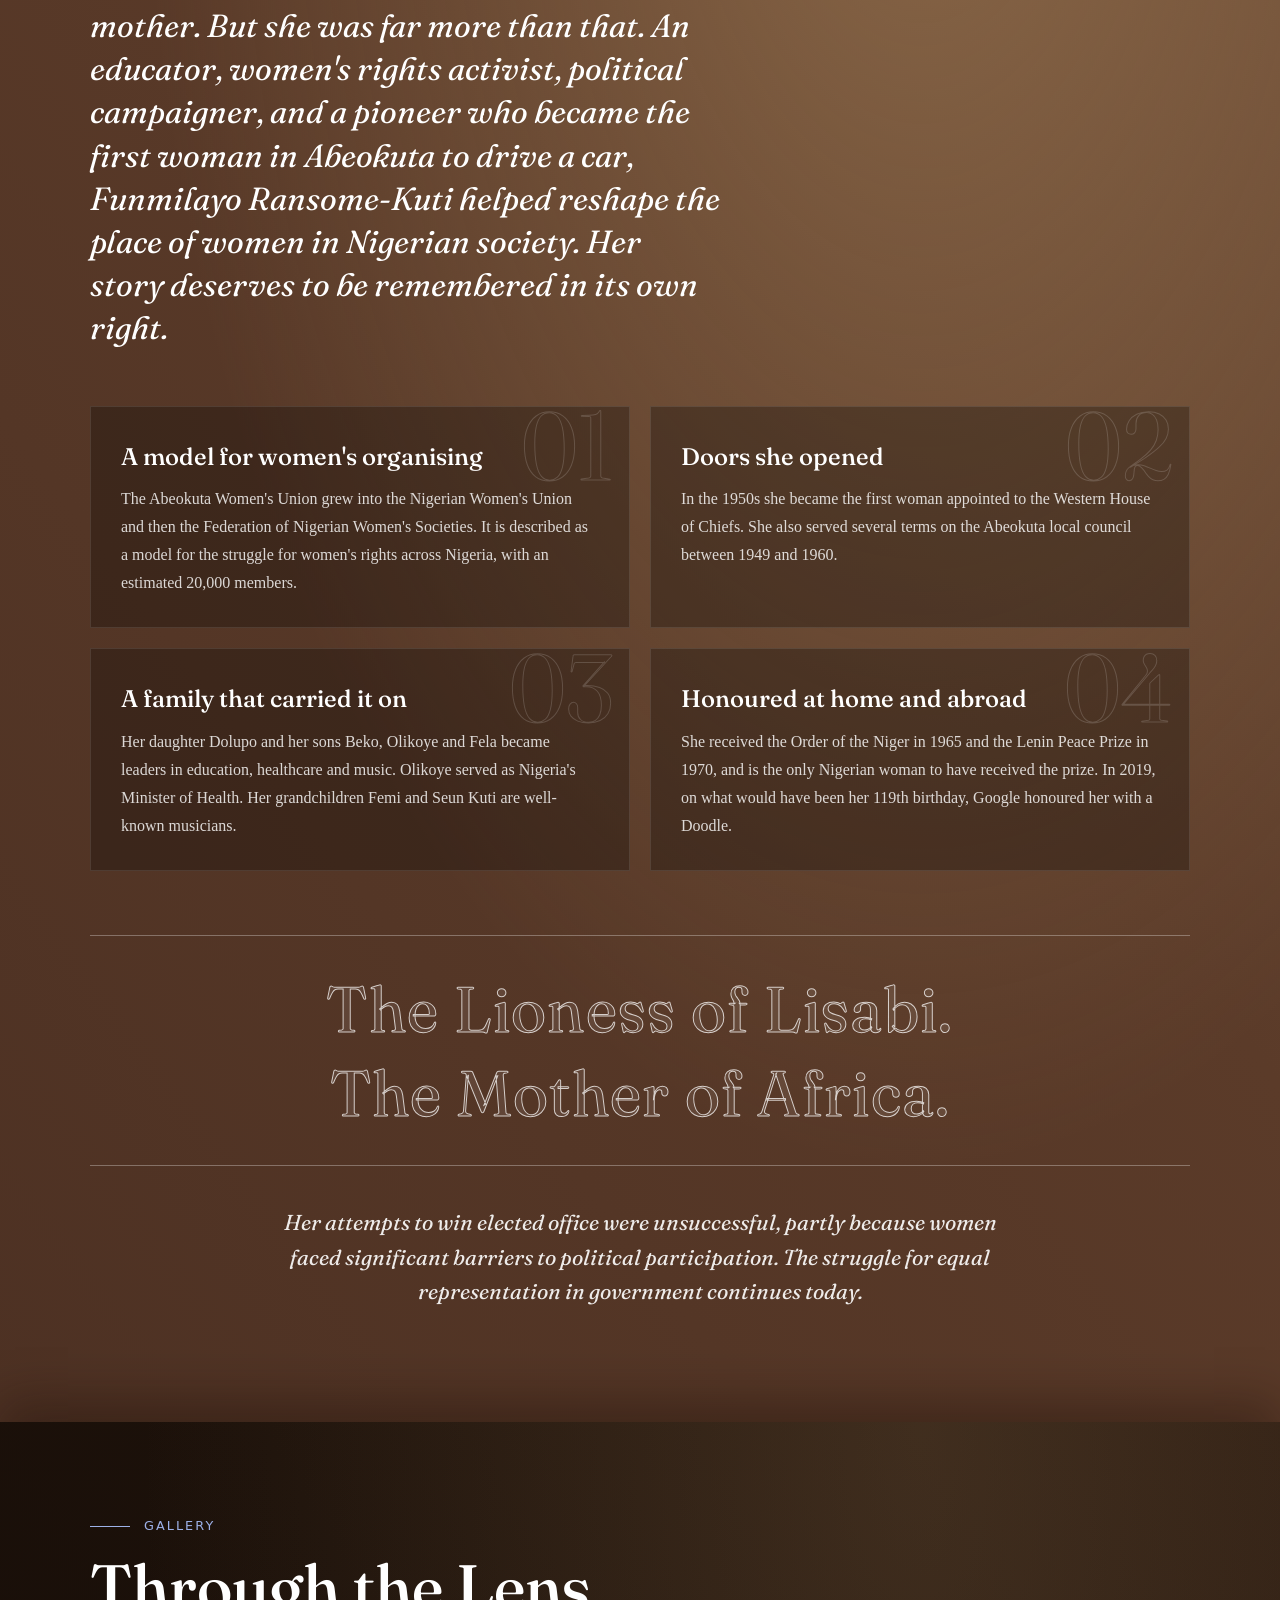
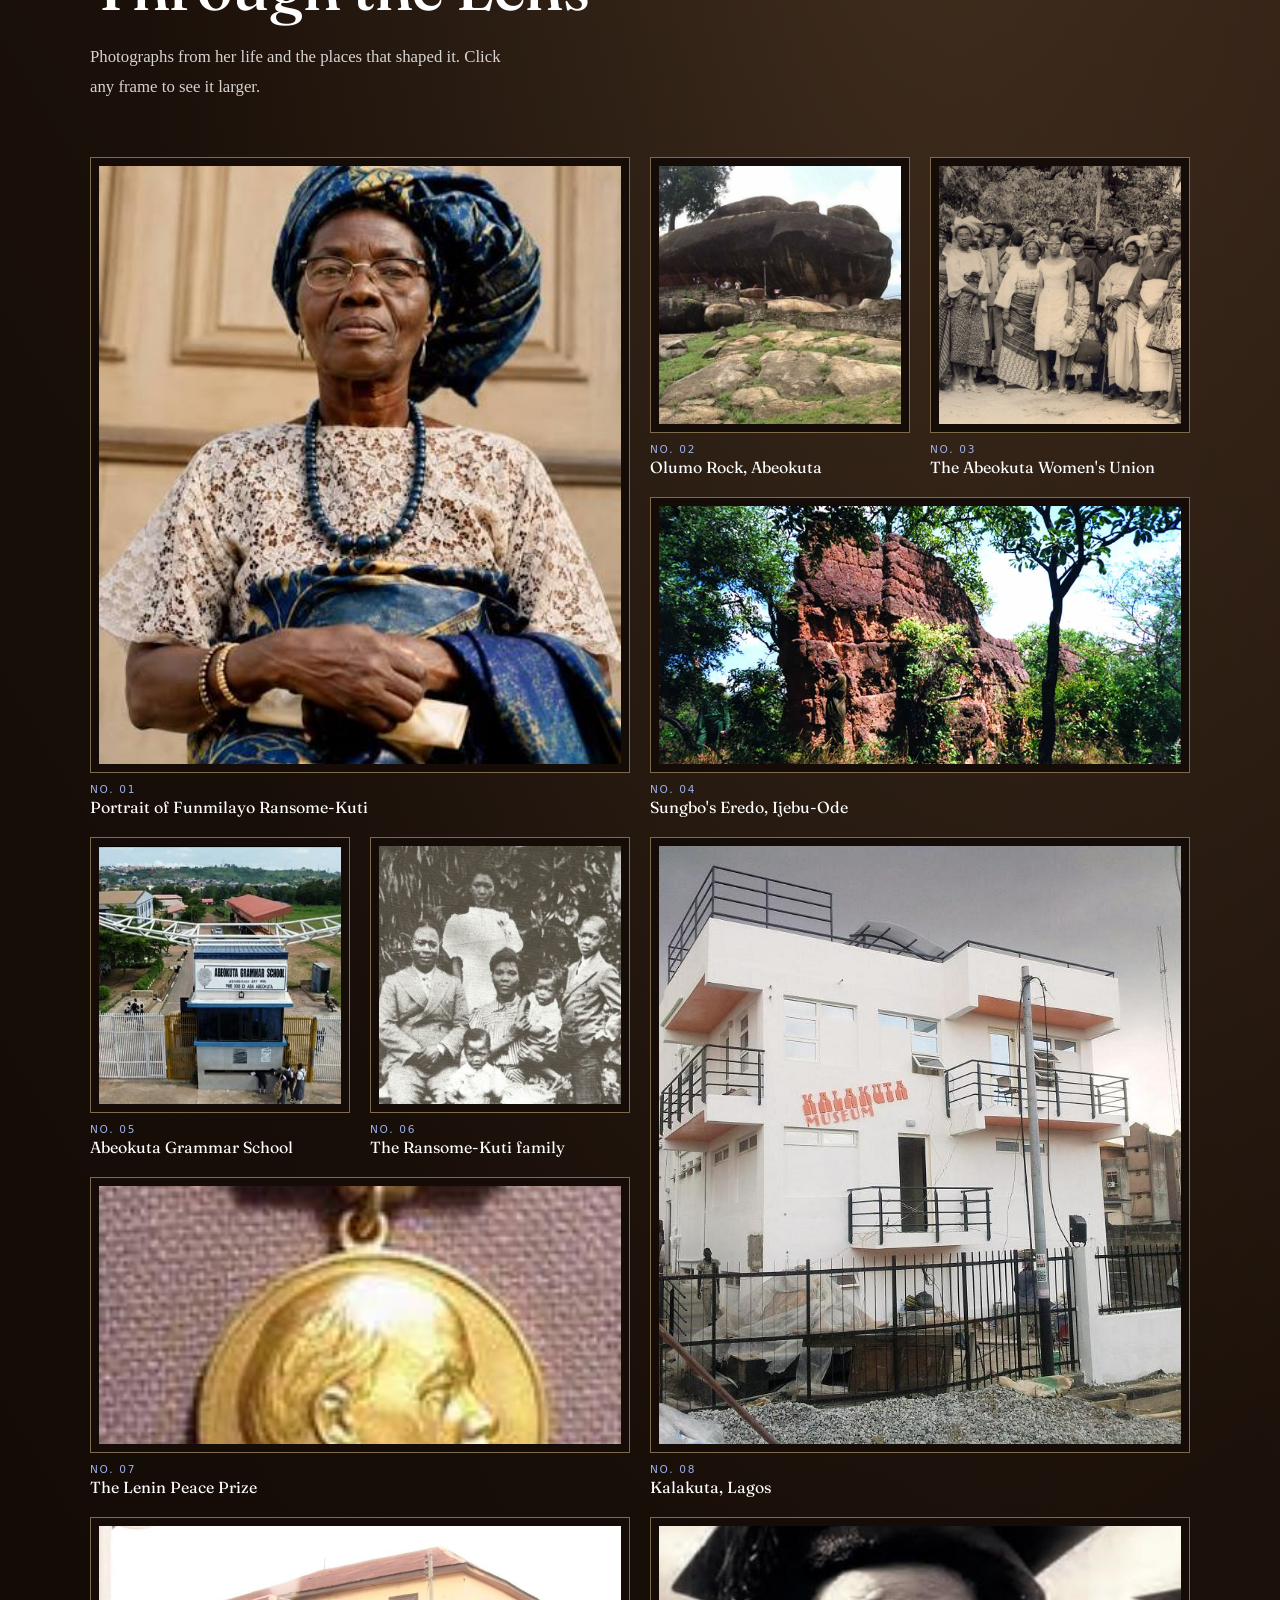
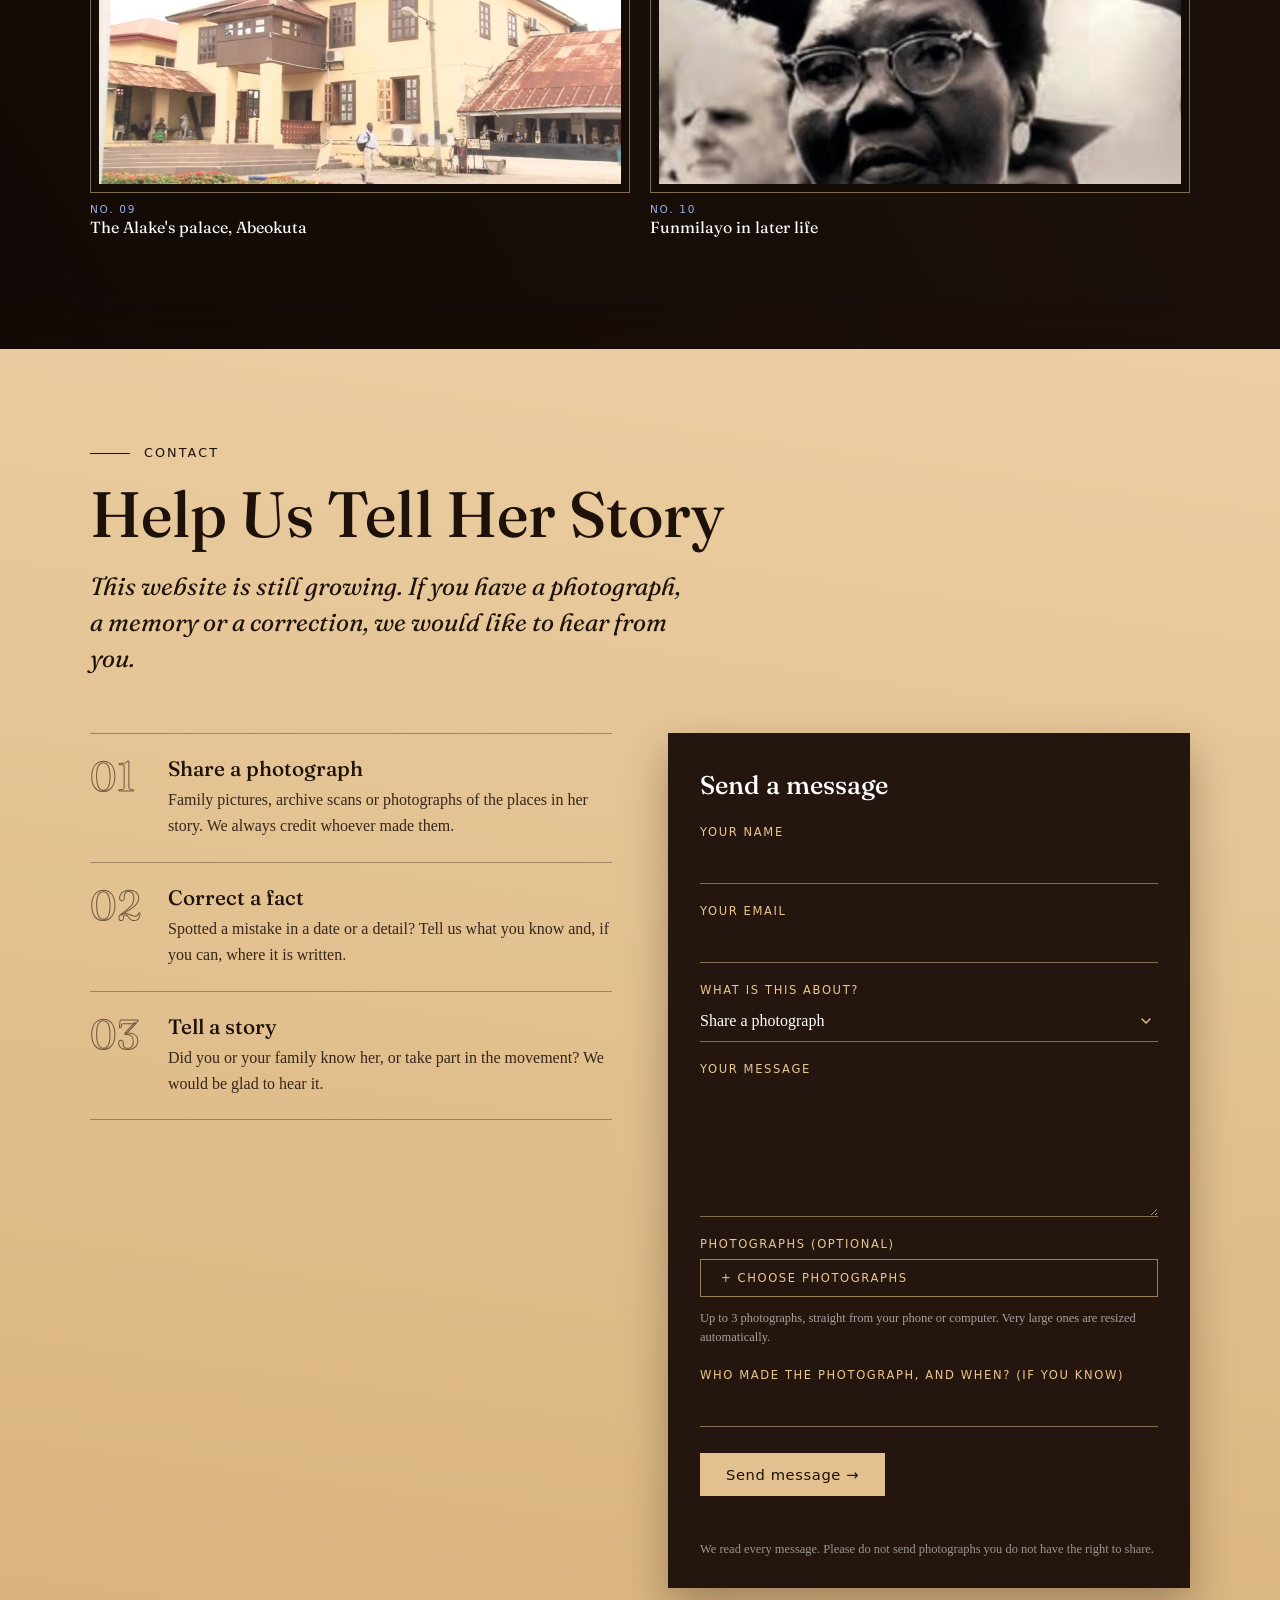
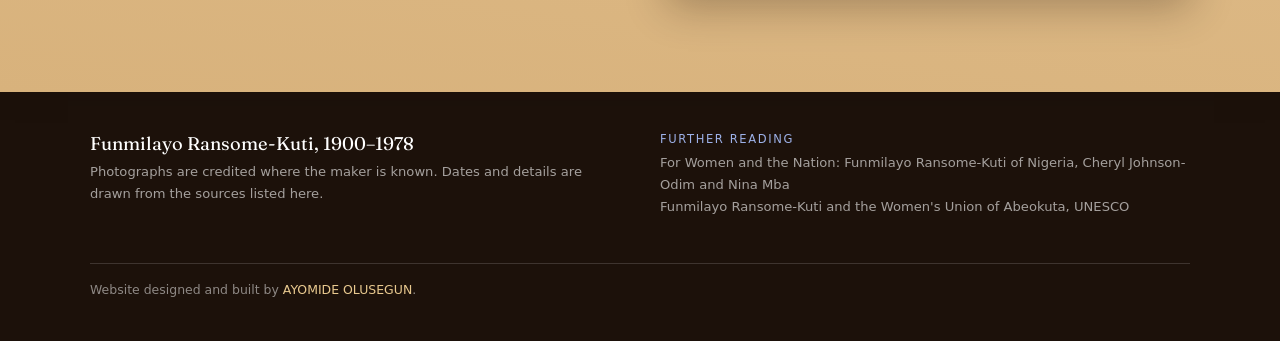
==== commit 7019e993: "Enhance metadata and improve accessibility with updated descriptions and alt texts; add Open Graph i" ====
--- a/index.html
+++ b/index.html
@@ -3,15 +3,21 @@
 <html lang="en">
     <head> 
         <meta charset="UTF-8">
+        <meta name="description" content="The life, activism and legacy of Funmilayo Ransome-Kuti (1900–1978), Nigerian educator and women's rights campaigner.">
         <meta name="viewport" content="width=device-width, initial-scale=1.0">
-        <title>HOMEPAGE</title>
+        <meta property="og:title" content="Funmilayo Ransome-Kuti">
+        <meta property="og:description" content="The life, activism and legacy of a Nigerian educator and women's rights campaigner.">
+        <meta property="og:image" content="https://funmilayo-ransomee-kuti.vercel.app/IMAGES/funmilayo-og-image.png">
+        
+        <title>Funmilayo Ransome-Kuti | Educator, Activist, Political Campaigner</title>
         <link rel="preconnect" href="https://fonts.googleapis.com">
         <link rel="preconnect" href="https://fonts.gstatic.com" crossorigin>
         <link href="https://fonts.googleapis.com/css2?family=Fraunces:ital,wght@0,400;0,500;1,400&family=Playfair+Display:ital,wght@1,800&display=swap" rel="stylesheet">
-        <!-- LINKING OF MY CSS -->
+       
+        <!-- LINKING MY CSS -->
         <link rel="stylesheet" href="CSS/Reset.css">
         <link rel="stylesheet" href="CSS/Homepage.css">
-        <link rel="stylesheet" href="/CSS/Chapters.css">
+        <link rel="stylesheet" href="CSS/Chapters.css">
 
         <script>
   // when the page is refreshed, start again from the top (links with a # still land where they point)
@@ -34,17 +40,18 @@
             <input type="checkbox" id="Nav-Toggle" class="Nav-Toggle">
             <label for="Nav-Toggle" class="Nav-Burger" aria-label="Menu"><span></span></label>
 
-        <nav class="Header-Nav">
-            <ul>
-                <li><a href="#Home">Home</a></li>
-                <li><a href="#Story">Story</a></li>
-                <li><a href="#Activism">Activism</a></li>
-                <li><a href="#Timeline">Timeline</a></li>
-                <li><a href="#Legacy">Legacy</a></li>
-                <li><a href="#Gallery">Gallery</a></li>
-                <li><a href="#Contact">Contact</a></li>
-            </ul>
-         </nav>
+<nav class="Header-Nav">
+    <ul>
+        <li><a href="#Home"><span class="Nav-Num">01</span><span class="Nav-Name">Home</span><span class="Nav-Desc">Back to the beginning</span></a></li>
+        <li><a href="#Story"><span class="Nav-Num">02</span><span class="Nav-Name">Story</span><span class="Nav-Desc">Her life, chapter by chapter</span></a></li>
+        <li><a href="#Activism"><span class="Nav-Num">03</span><span class="Nav-Name">Activism</span><span class="Nav-Desc">Resistance, organised</span></a></li>
+        <li><a href="#Timeline"><span class="Nav-Num">04</span><span class="Nav-Name">Timeline</span><span class="Nav-Desc">1900 to 1978, year by year</span></a></li>
+        <li><a href="#Legacy"><span class="Nav-Num">05</span><span class="Nav-Name">Legacy</span><span class="Nav-Desc">What she left behind</span></a></li>
+        <li><a href="#Gallery"><span class="Nav-Num">06</span><span class="Nav-Name">Gallery</span><span class="Nav-Desc">The photographic archive</span></a></li>
+        <li><a href="#Contact"><span class="Nav-Num">07</span><span class="Nav-Name">Contact</span><span class="Nav-Desc">Sources and credits</span></a></li>
+    </ul>
+</nav>
+
         </header>  
 
         <main>
@@ -56,7 +63,7 @@
                 <span class="Typing-Ghost" aria-hidden="true">A WOMAN WHO REFUSED TO BE SILENT</span>
                 <span class="Typing-Live" aria-hidden="true"></span>
                 </h1>
-                <p>Discover the life, courage and legacy of Funmilayo Ransome-Kuti a Nigerian Educator, political campaigner and women's right activist who became a powerful voice for women and social change</p>
+                <p>Discover the life, courage and legacy of Funmilayo Ransome-Kuti, a Nigerian Educator, political campaigner and women's right activist who became a powerful voice for women and social change</p>
                 <a href="#Story">Explore her story</a>
             </div>
         </section>
@@ -70,36 +77,36 @@
                 <p class="Legacy-Eyebrow">The Story</p>
                 <h1>Before the Legacy, There Was a <em>Woman</em></h1>
                 <p class="Legacy-Text">Behind the name remembered in history was a woman who lived, learned, taught, struggled and dared to challenge the world around her. Funmilayo Ransome-Kuti's journey began long before she became a voice for women's rights and social change. To understand the legacy she left behind, we must first return to the woman she was; and the experiences that shaped her.</p>
-                <a class="Legacy-Start" href="story.html#Before-the-Name">Begin with chapter one</a>
+                <a class="Legacy-Start" href="before-the-name.html">Begin with chapter one</a>
             </div>
 
         <ol class="Legacy-Chapters">
-            <li><a href="story.html#Before-the-Name">
+            <li><a href="before-the-name.html">
                 <span class="Legacy-Year">1900</span>
                 <span class="Legacy-Chapter-Title">Before the Name</span>
                 <span class="Legacy-Chapter-Hook">Who was she before history knew her name?</span>
             </a></li>
-            <li><a href="story.html#Early-Life">
+            <li><a href="early-life.html">
                 <span class="Legacy-Year">1906</span>
                 <span class="Legacy-Chapter-Title">Early Life and Education</span>
                 <span class="Legacy-Chapter-Hook">One of the first girls admitted to her school.</span>
             </a></li>
-            <li><a href="story.html#Finding-Her-Calling">
+            <li><a href="finding-her-calling.html">
                 <span class="Legacy-Year">1922</span>
                 <span class="Legacy-Chapter-Title">Finding Her Calling</span>
                 <span class="Legacy-Chapter-Hook">The teacher who began to see beyond the classroom.</span>
             </a></li>
-            <li><a href="story.html#A-Voice-Begins-to-Rise">
+            <li><a href="a-voice-begins-to-rise.html">
                 <span class="Legacy-Year">1944</span>
                 <span class="Legacy-Chapter-Title">A Voice Begins to Rise</span>
                 <span class="Legacy-Chapter-Hook">How a ladies' club became a movement.</span>
             </a></li>
-            <li><a href="story.html#Becomes-an-Activist">
+            <li><a href="becomes-an-activist.html">
                 <span class="Legacy-Year">1947</span>
                 <span class="Legacy-Chapter-Title">A Teacher Becomes an Activist</span>
                 <span class="Legacy-Chapter-Hook">She refused to pay her tax, and thousands stood with her.</span>
             </a></li>
-            <li><a href="story.html#Life-as-an-Activist">
+            <li><a href="life-as-an-activist.html">
                 <span class="Legacy-Year">1978</span>
                 <span class="Legacy-Chapter-Title">A Life of Resistance</span>
                 <span class="Legacy-Chapter-Hook">Decades of insisting women deserved a voice.</span>
@@ -120,7 +127,7 @@
             the women nobody was listening to: the market traders taxed with no
             say in how they were governed, the women who could not read, and the
             women shut out of politics. She did it in Abeokuta, across Nigeria
-            and abroad, and she did it by organising ordinary women in their
+             and abroad, and she did it by organising ordinary women in their
             thousands rather than speaking on their behalf from a distance.
         </p>
 
@@ -343,7 +350,7 @@
 
         <aside class="Timeline-CounterWrap" aria-hidden="true">
             <div class="Timeline-Counter">
-                <p class="Timeline-CounterLabel">Her age <span class="Timeline-About">(about)</span></p>
+                <p class="Timeline-CounterLabel">Her age <span class="Timeline-About"></span></p>
                 <p class="Timeline-CounterAge">0</p>
                 <p class="Timeline-CounterYear">1900</p>
                 <p class="Timeline-CounterEra">Before the story begins</p>
@@ -664,7 +671,7 @@
         <figure class="Gallery-Item Gallery-Item--a" data-caption="A portrait of Funmilayo Ransome-Kuti.">
             <button class="Gallery-Frame" type="button" aria-label="Open photograph: Portrait of Funmilayo Ransome-Kuti">
                 <span class="Gallery-Mat">
-                    <img src="IMAGES/05.jpg" alt="Describe the photograph" loading="lazy">
+                    <img src="IMAGES/05.jpg" alt="Portrait of Funmilayo Ransome-Kuti" loading="lazy">
                 </span>
             </button>
             <figcaption class="Gallery-Caption">
@@ -677,7 +684,7 @@
         <figure class="Gallery-Item Gallery-Item--b" data-caption="The rock that gives Abeokuta its name, which means &quot;under the rock&quot; in Yoruba.">
             <button class="Gallery-Frame" type="button" aria-label="Open photograph: Olumo Rock, Abeokuta">
                 <span class="Gallery-Mat">
-                    <img src="IMAGES/olumo rock 2.jpg" alt="Describe the photograph" loading="lazy"> 
+                    <img src="IMAGES/olumo rock 2.jpg" alt="Olumo Rock, Abeokuta" loading="lazy"> 
                 </span>
             </button>
             <figcaption class="Gallery-Caption">
@@ -1669,7 +1676,7 @@
     var links = Array.prototype.slice.call(document.querySelectorAll(".Header-Nav a"));
     if (!header || !links.length) return;
 
-    var onStoryPage = /story\.html$/i.test(location.pathname);
+    var onStoryPage = !!document.querySelector(".Back-Strip");
     var targets = [];
     var ticking = false;
 
--- a/CSS/Chapters.css
+++ b/CSS/Chapters.css
@@ -1,15 +1,5 @@
-/* ==========================================================
-   CHAPTERS.CSS
-   Styles for the six Story chapter sections, using YOUR
-   existing class names. It does not touch your Header, Hero,
-   or the "Before the Legacy" section.
-
-   Link it AFTER Homepage.css in your HTML <head>:
-   <link rel="stylesheet" href="CSS/Chapters.css">
-   ========================================================== */
-
-
-/* ---------- 1. Per-chapter details (edit these freely) ---------- */
+
+/* ---------- 1. Per-chapter details ---------- */
 
 .Before-the-Name-Category {
     --glow: 82% 50%;
@@ -3052,4 +3042,209 @@
 
 .Contact-Category .Contact-FileItem button:hover {
     background: rgba(232, 201, 143, 0.14);
+}
+
+/* ==========================================================
+   CHAPTER PAGER: Previous and Next at the end of each chapter page
+   ========================================================== */
+
+.Chapter-Pager {
+    box-sizing: border-box;
+    display: grid;
+    grid-template-columns: minmax(0, 1fr) minmax(0, 1fr);
+    gap: 20px;
+    padding: 36px max(48px, calc((100% - 1100px) / 2)) 44px;
+    background: #4d3123;
+    border-top: 1px solid rgba(255, 255, 255, 0.12);
+}
+
+.Chapter-Pager a {
+    display: flex;
+    flex-direction: column;
+    gap: 4px;
+    padding: 18px 22px;
+    border: 1px solid rgba(232, 201, 143, 0.45);
+    color: #ffffff;
+    text-decoration: none;
+    transition: background 0.25s ease, border-color 0.25s ease;
+}
+
+.Chapter-Pager a:hover {
+    background: rgba(232, 201, 143, 0.12);
+    border-color: #e8c98f;
+}
+
+.Chapter-Pager a:focus-visible {
+    outline: 2px solid #9db1e8;
+    outline-offset: 3px;
+}
+
+.Chapter-Pager .Chapter-Pager-Prev {
+    grid-column: 1;
+}
+
+.Chapter-Pager .Chapter-Pager-Next {
+    grid-column: 2;
+    text-align: right;
+}
+
+.Chapter-Pager .Chapter-Pager-Label {
+    font-family: system-ui, sans-serif;
+    font-size: 0.72rem;
+    letter-spacing: 0.14em;
+    text-transform: uppercase;
+    color: #9db1e8;
+}
+
+.Chapter-Pager .Chapter-Pager-Title {
+    font-family: "Fraunces", Georgia, serif;
+    font-size: 1.35rem;
+    line-height: 1.25;
+}
+
+@media (max-width: 700px) {
+    .Chapter-Pager {
+        grid-template-columns: minmax(0, 1fr);
+        padding: 28px 24px 36px;
+    }
+
+    .Chapter-Pager .Chapter-Pager-Prev,
+    .Chapter-Pager .Chapter-Pager-Next {
+        grid-column: 1;
+        text-align: left;
+    }
+}
+
+/* ==========================================================
+   MOBILE MENU: full-screen dark panel, blurred page, numbered links
+   ========================================================== */
+
+/* on desktop the number and description stay hidden */
+.Header-Nav .Nav-Num,
+.Header-Nav .Nav-Desc { display: none; }
+
+@media (max-width: 900px) {
+    .Header .Header-Nav {
+        display: block;
+        position: fixed;
+        top: 60px;
+        left: 0;
+        right: 0;
+        bottom: 0;
+        width: auto;
+        padding: 4px 24px calc(28px + env(safe-area-inset-bottom, 0px));
+        background-color: rgba(24, 13, 8, 0.86);
+        -webkit-backdrop-filter: blur(12px);
+        backdrop-filter: blur(12px);
+        border-top: 1px solid rgba(232, 200, 144, 0.25);
+        box-shadow: none;
+        overflow-y: auto;
+        overscroll-behavior: contain;
+        opacity: 0;
+        visibility: hidden;
+        transition: opacity 0.25s ease, visibility 0s linear 0.25s;
+    }
+
+    .Header .Nav-Toggle:checked ~ .Header-Nav {
+        opacity: 1;
+        visibility: visible;
+        transition: opacity 0.25s ease;
+    }
+
+    /* stops the page scrolling behind the open menu */
+    body:has(.Nav-Toggle:checked) { overflow: hidden; }
+
+    .Header .Header-Nav ul { padding: 0; }
+
+    .Header .Header-Nav ul li {
+        border-bottom: 0.5px solid rgba(232, 200, 144, 0.25);
+    }
+
+    .Header .Header-Nav ul li a {
+        display: grid;
+        grid-template-columns: 34px 1fr;
+        align-items: baseline;
+        padding: 12px 36px 12px 0;
+        font-size: 1rem;
+    }
+
+    .Header-Nav .Nav-Num {
+        display: block;
+        grid-row: 1 / span 2;
+        align-self: start;
+        padding-top: 11px;
+        font-size: 12px;
+        letter-spacing: 0.12em;
+        color: #b89a70;
+    }
+
+    .Header-Nav .Nav-Name {
+        display: block;
+        font-family: "Fraunces", Georgia, serif;
+        font-size: 25px;
+        line-height: 1.2;
+        color: #f3e6cf;
+    }
+
+    .Header-Nav .Nav-Desc {
+        display: block;
+        margin-top: 2px;
+        font-size: 13px;
+        color: #c9ad82;
+    }
+
+    /* "you are here": gold text, and the old underline becomes a dot */
+    .Header .Header-Nav ul li a.is-current .Nav-Name,
+    .Header .Header-Nav ul li a.is-current .Nav-Num { color: #e8c890; }
+
+    .Header .Header-Nav ul li a::after {
+        left: auto;
+        right: 0;
+        top: 50%;
+        bottom: auto;
+        width: 8px;
+        height: 8px;
+        margin-top: -4px;
+        border-radius: 50%;
+        background: #e8c890;
+        transform: scale(0);
+        transform-origin: center;
+    }
+
+    .Header .Header-Nav ul li a:hover::after,
+    .Header .Header-Nav ul li a.is-current::after { transform: scale(1); }
+
+    /* closing line under the links */
+    .Header .Header-Nav::after {
+        content: "1900 — 1978";
+        display: block;
+        margin-top: 24px;
+        padding-top: 14px;
+        border-top: 0.5px solid rgba(232, 200, 144, 0.25);
+        font-size: 12px;
+        letter-spacing: 0.16em;
+        color: #b89a70;
+    }
+}
+
+/* links rise in one after another (skipped for people who prefer less motion) */
+@media (max-width: 900px) and (prefers-reduced-motion: no-preference) {
+    .Header .Header-Nav ul li {
+        opacity: 0;
+        transform: translateY(10px);
+        transition: opacity 0.3s ease, transform 0.3s ease;
+    }
+
+    .Header .Nav-Toggle:checked ~ .Header-Nav ul li {
+        opacity: 1;
+        transform: none;
+    }
+
+    .Header .Nav-Toggle:checked ~ .Header-Nav ul li:nth-child(1) { transition-delay: 0.05s; }
+    .Header .Nav-Toggle:checked ~ .Header-Nav ul li:nth-child(2) { transition-delay: 0.10s; }
+    .Header .Nav-Toggle:checked ~ .Header-Nav ul li:nth-child(3) { transition-delay: 0.15s; }
+    .Header .Nav-Toggle:checked ~ .Header-Nav ul li:nth-child(4) { transition-delay: 0.20s; }
+    .Header .Nav-Toggle:checked ~ .Header-Nav ul li:nth-child(5) { transition-delay: 0.25s; }
+    .Header .Nav-Toggle:checked ~ .Header-Nav ul li:nth-child(6) { transition-delay: 0.30s; }
+    .Header .Nav-Toggle:checked ~ .Header-Nav ul li:nth-child(7) { transition-delay: 0.35s; }
 }
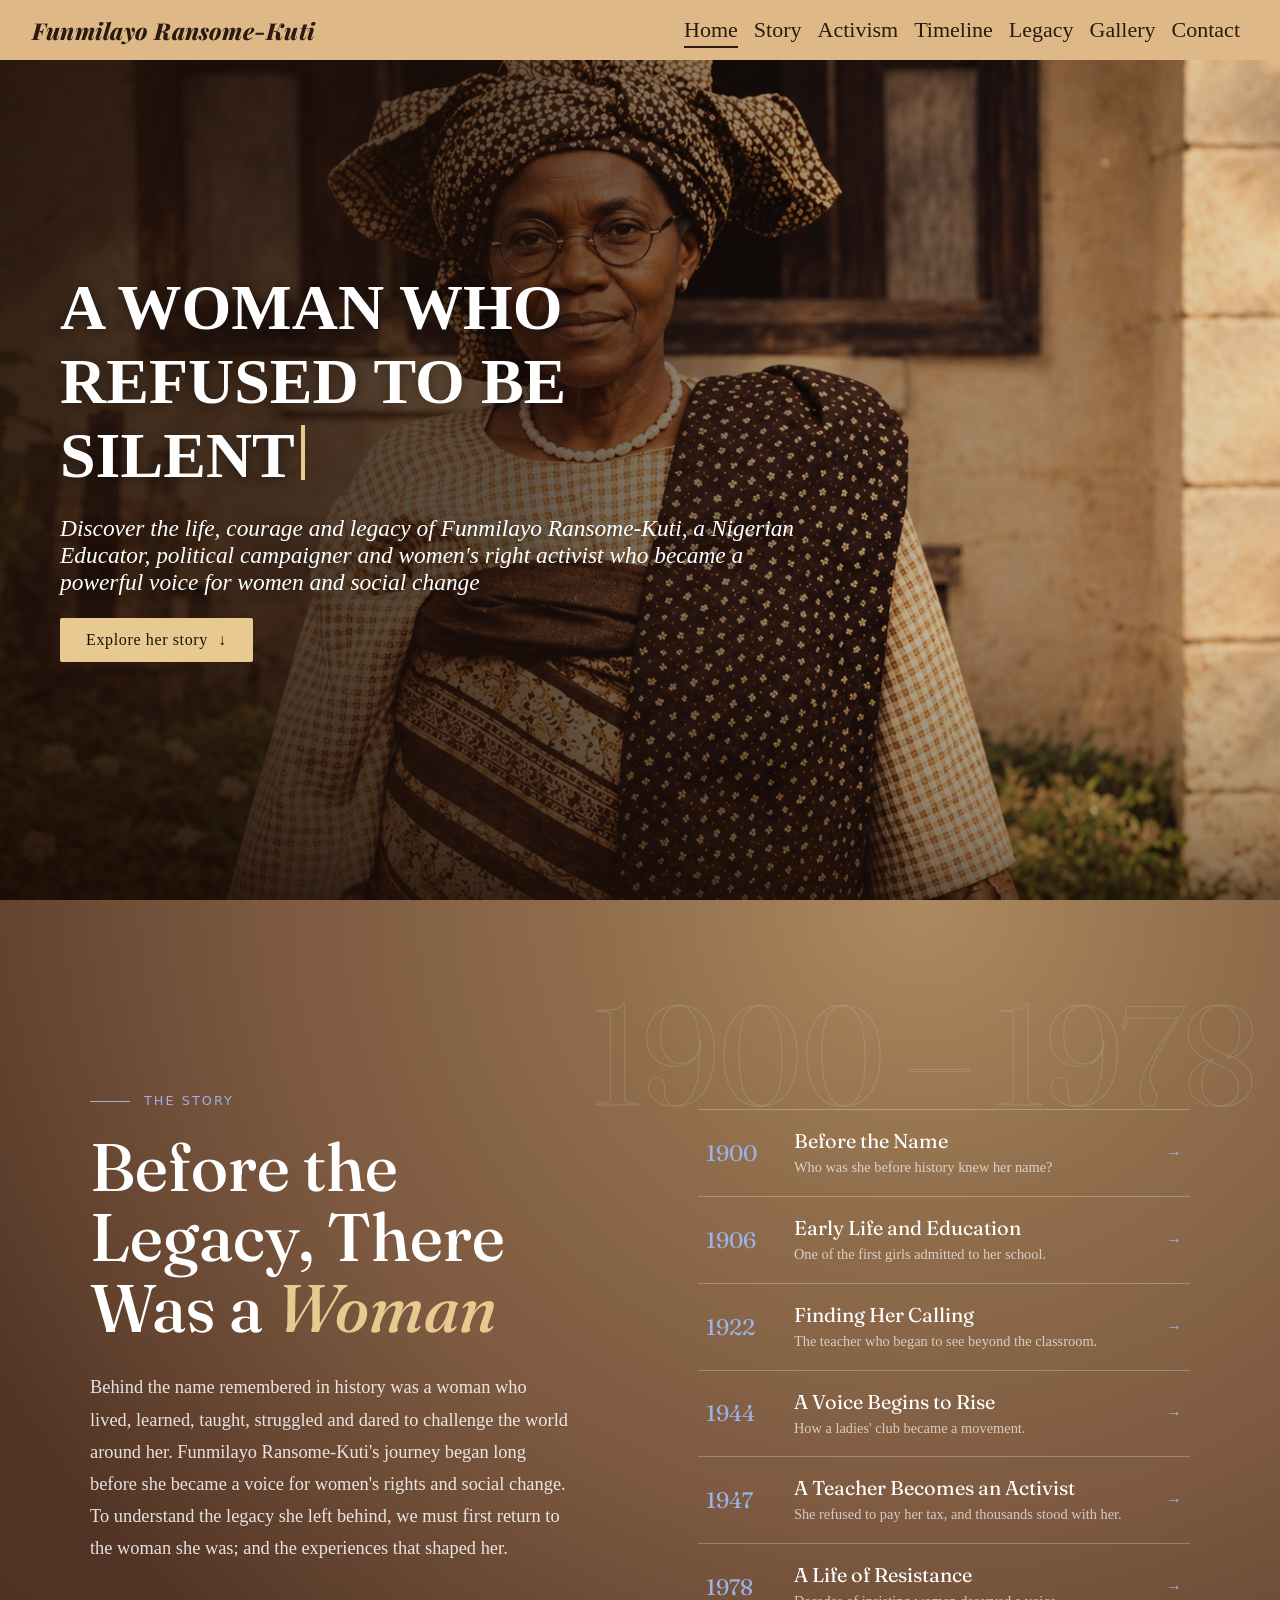
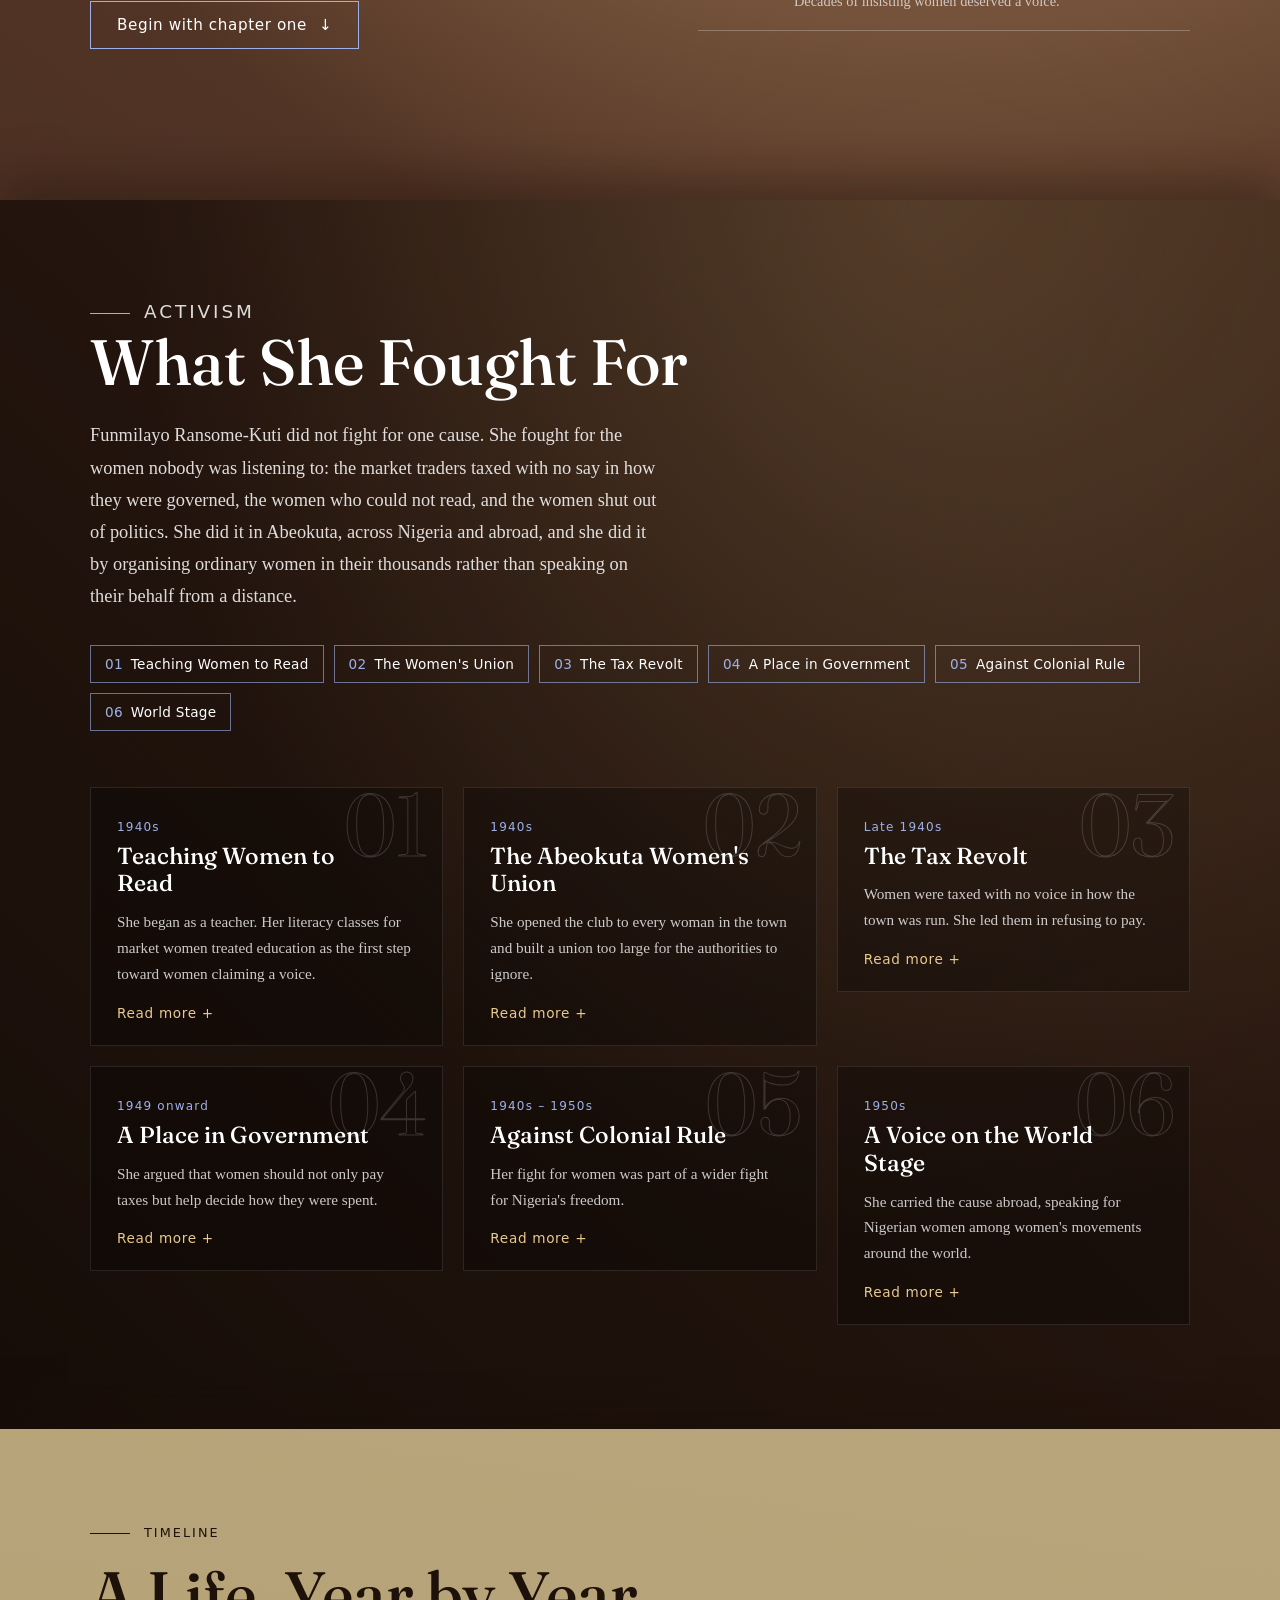
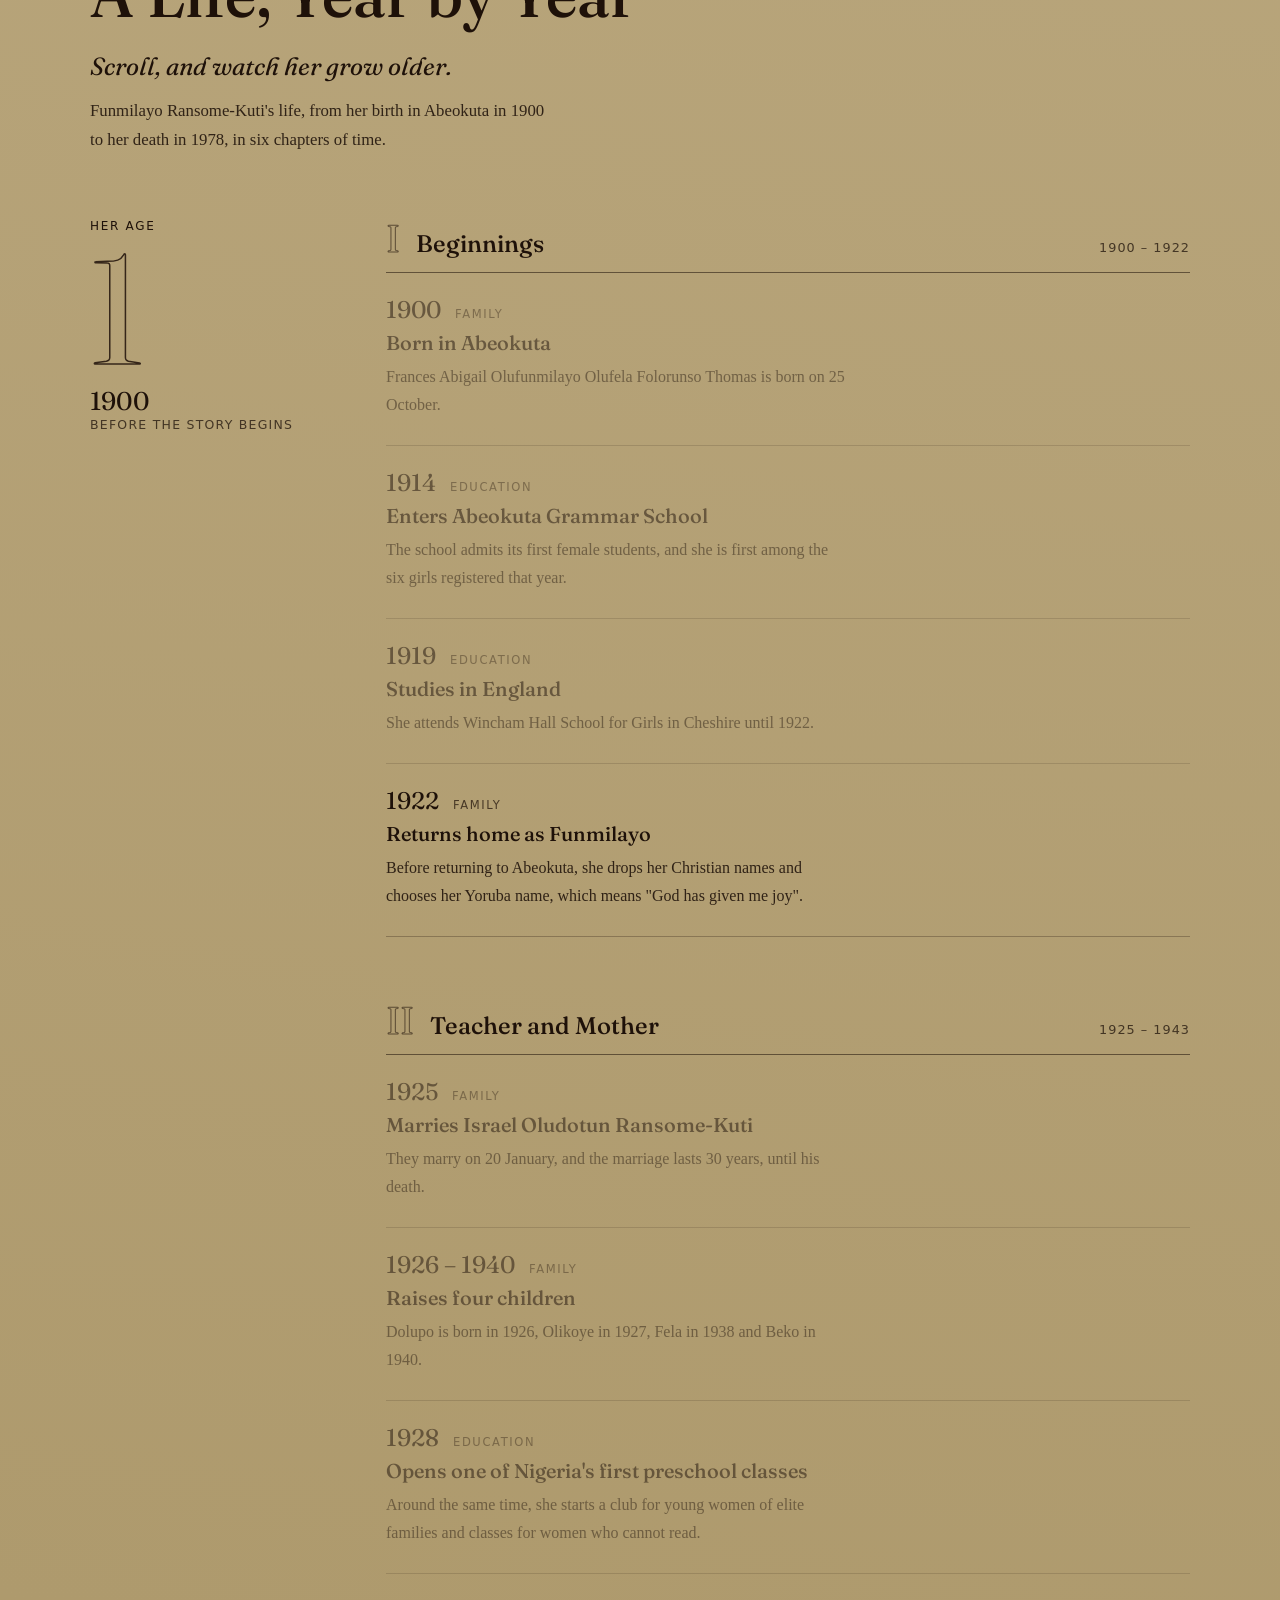
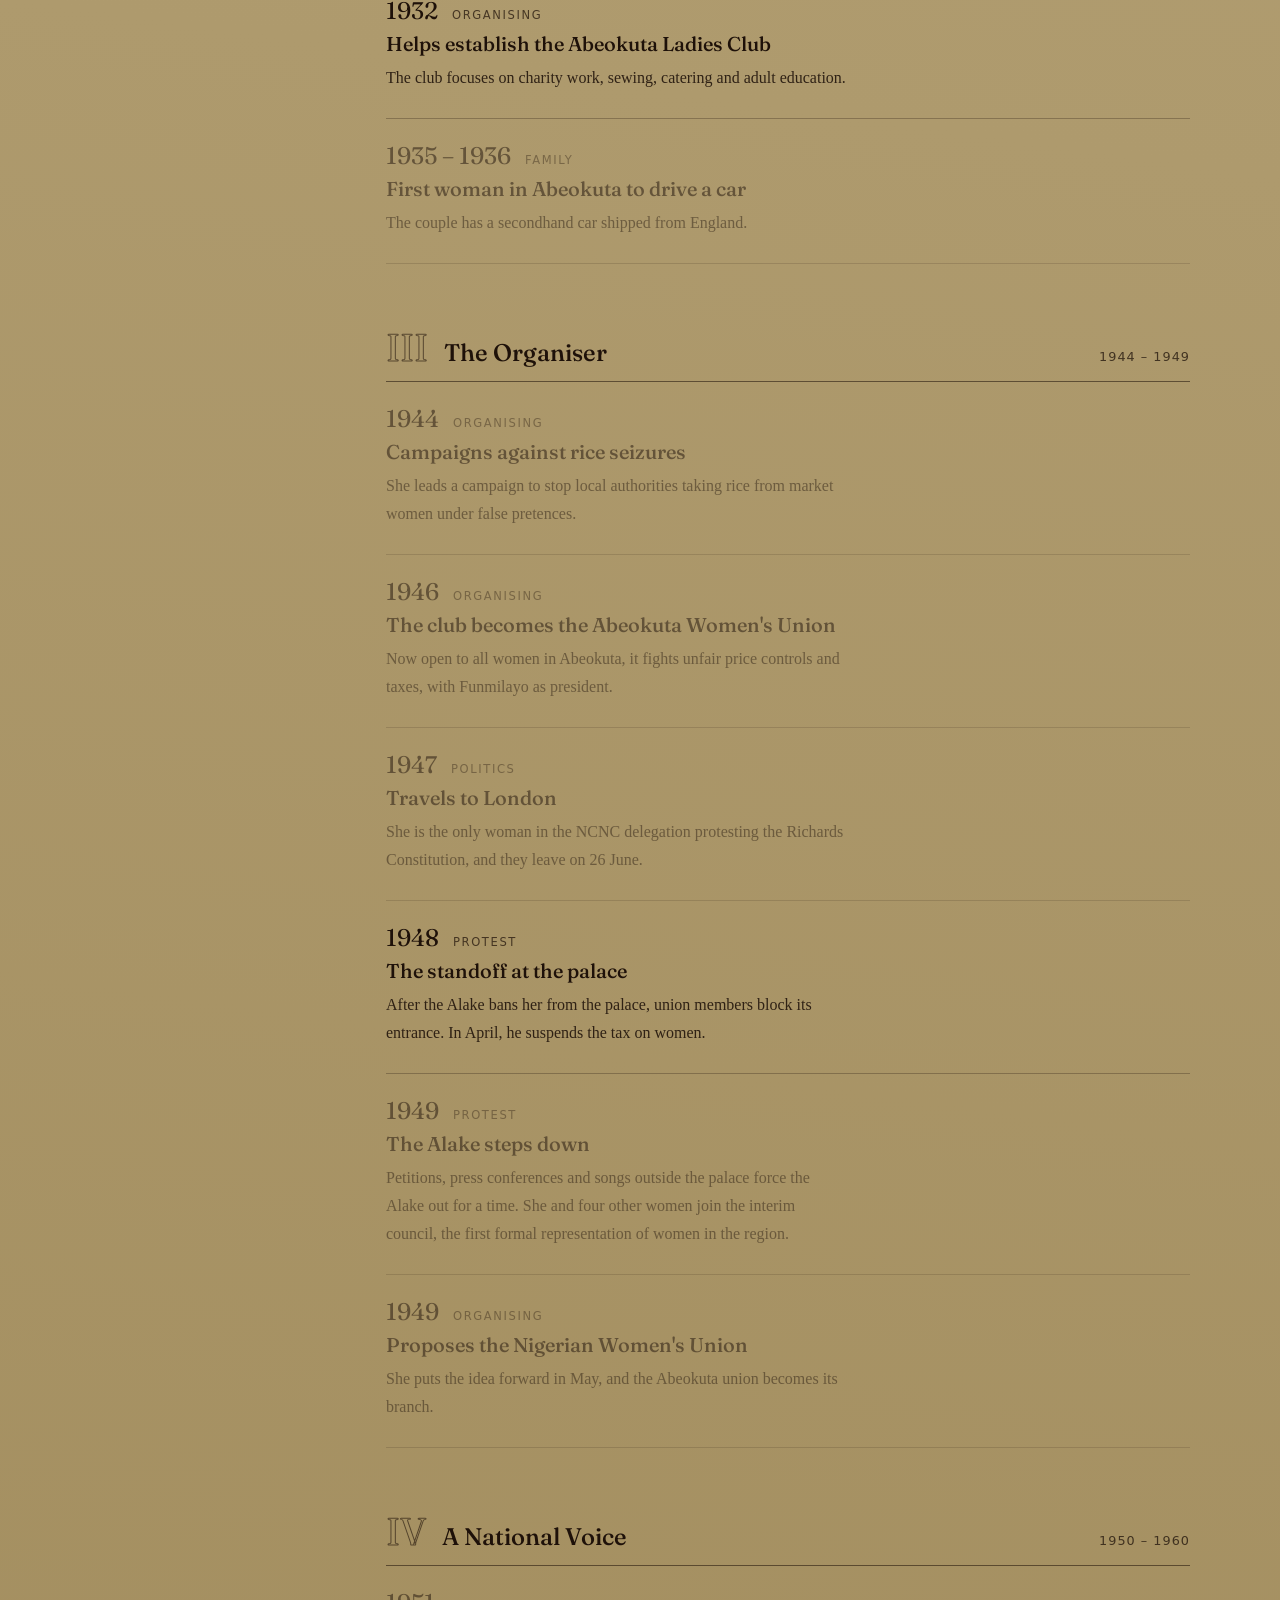
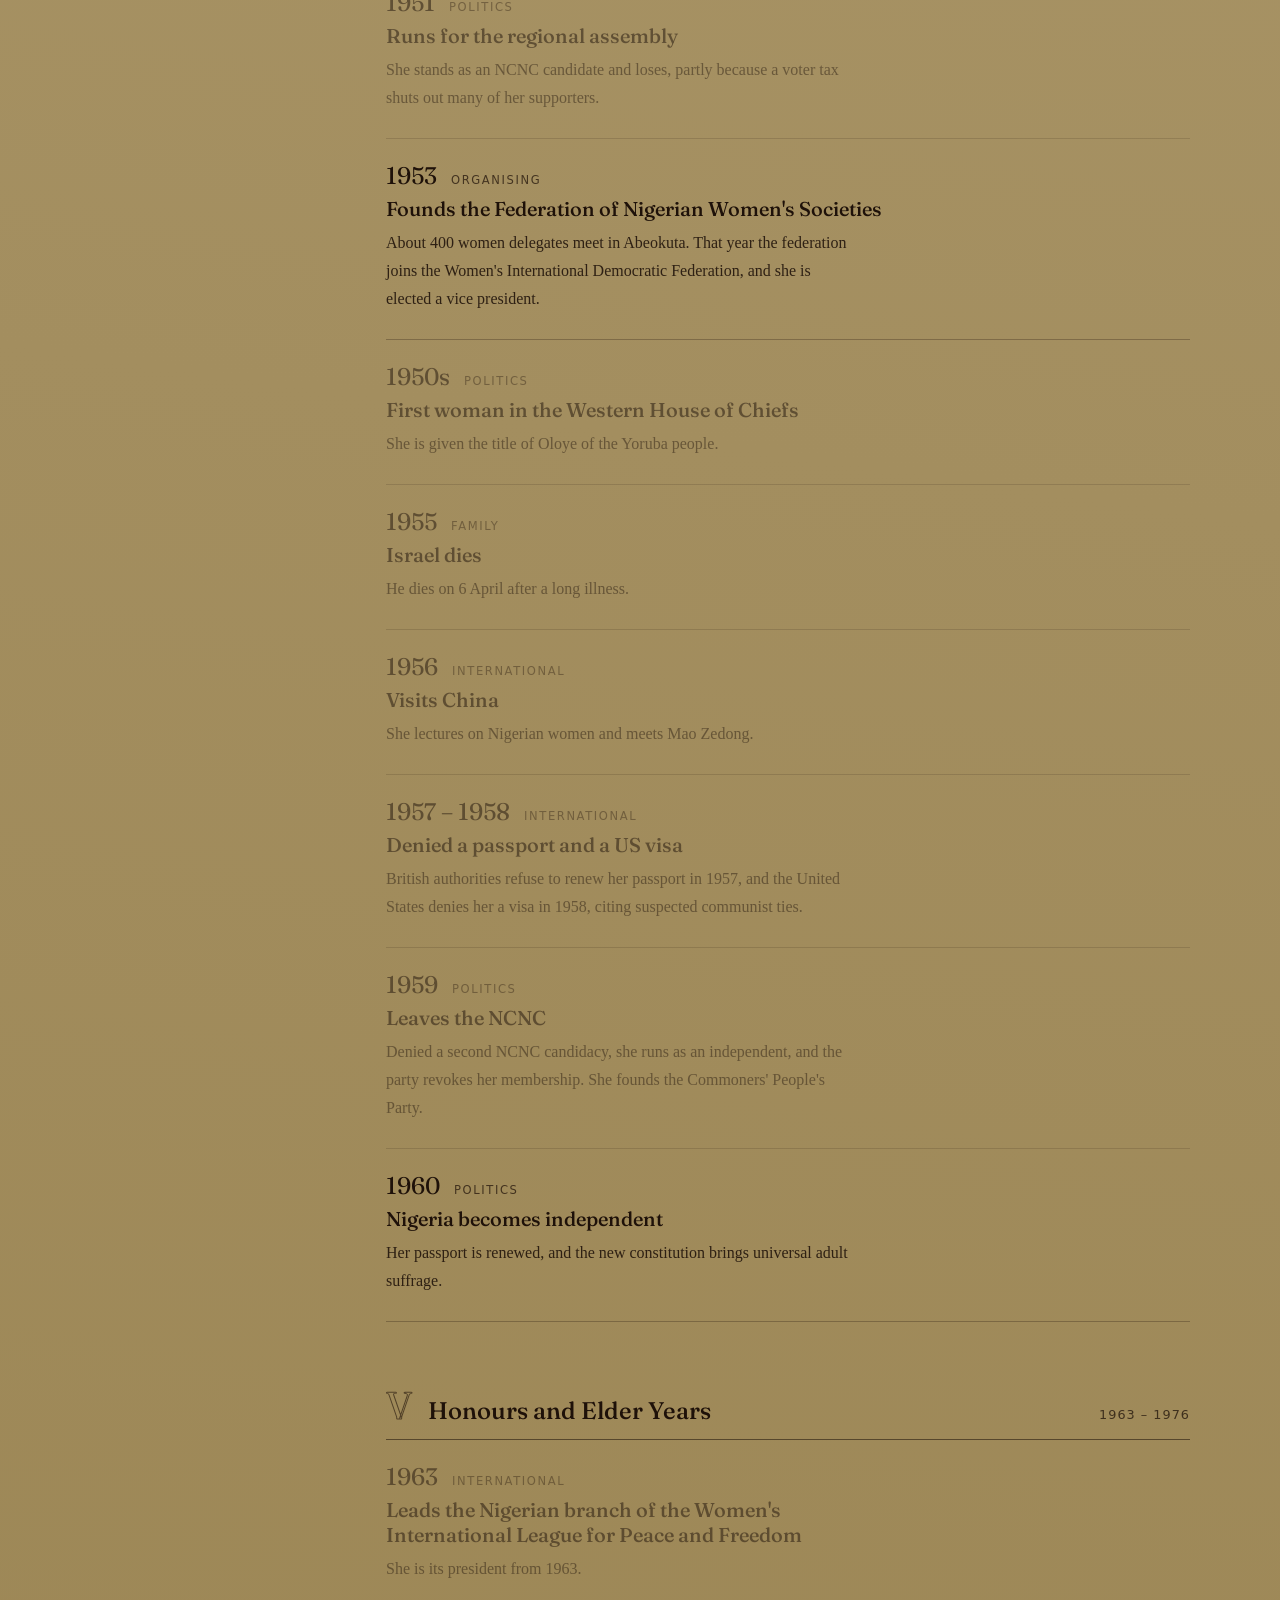
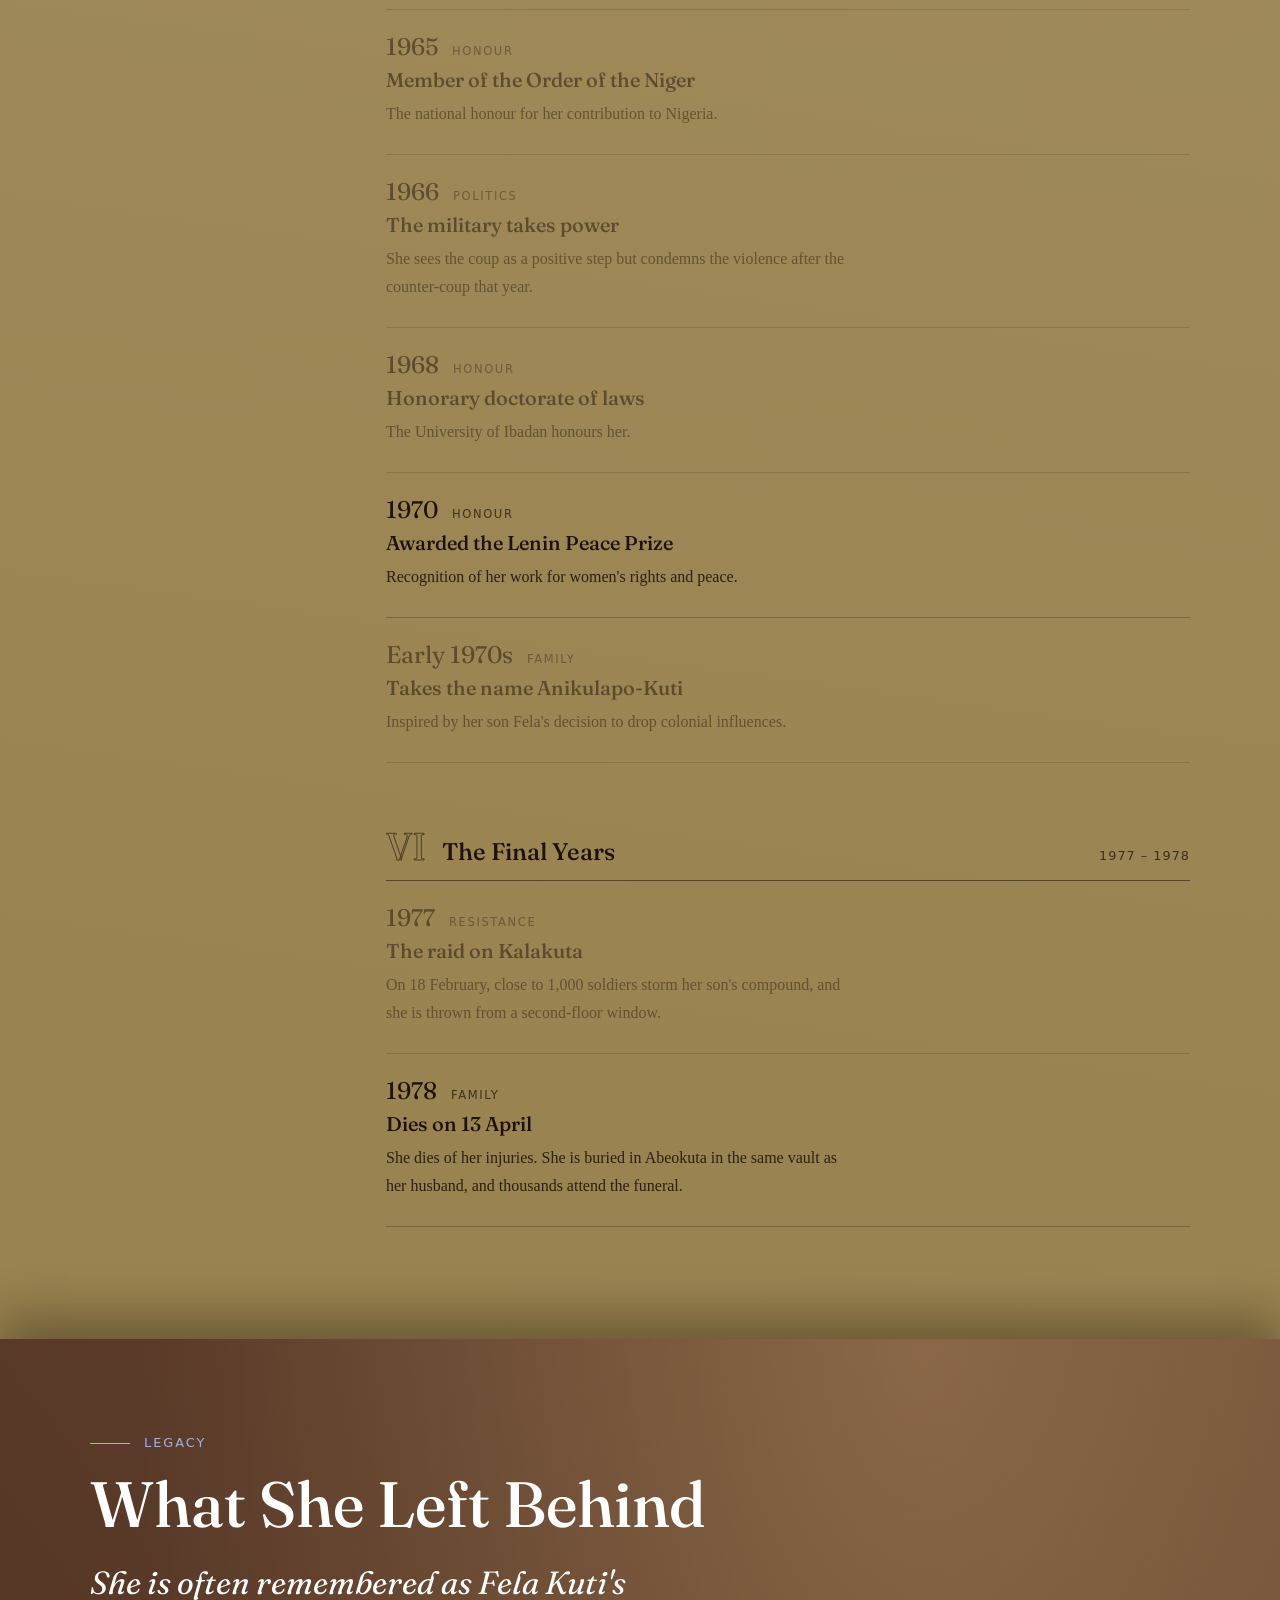
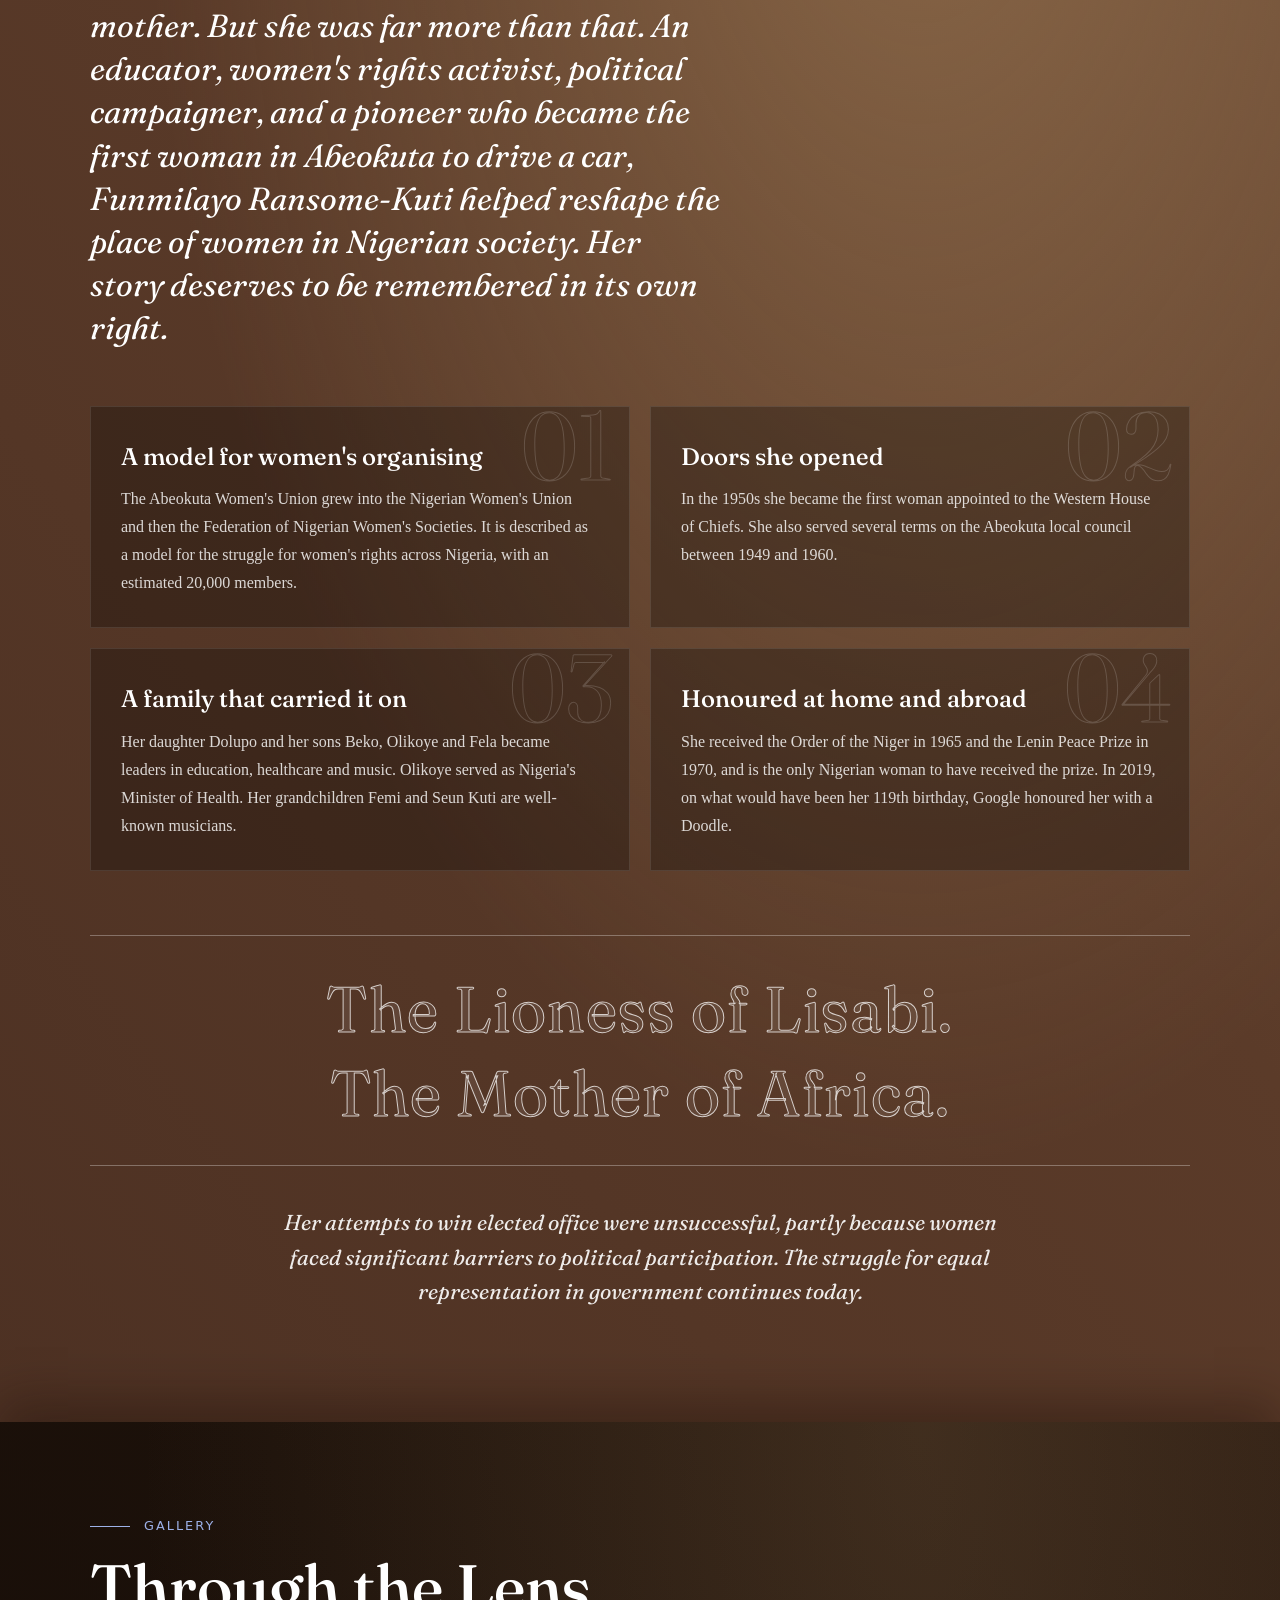
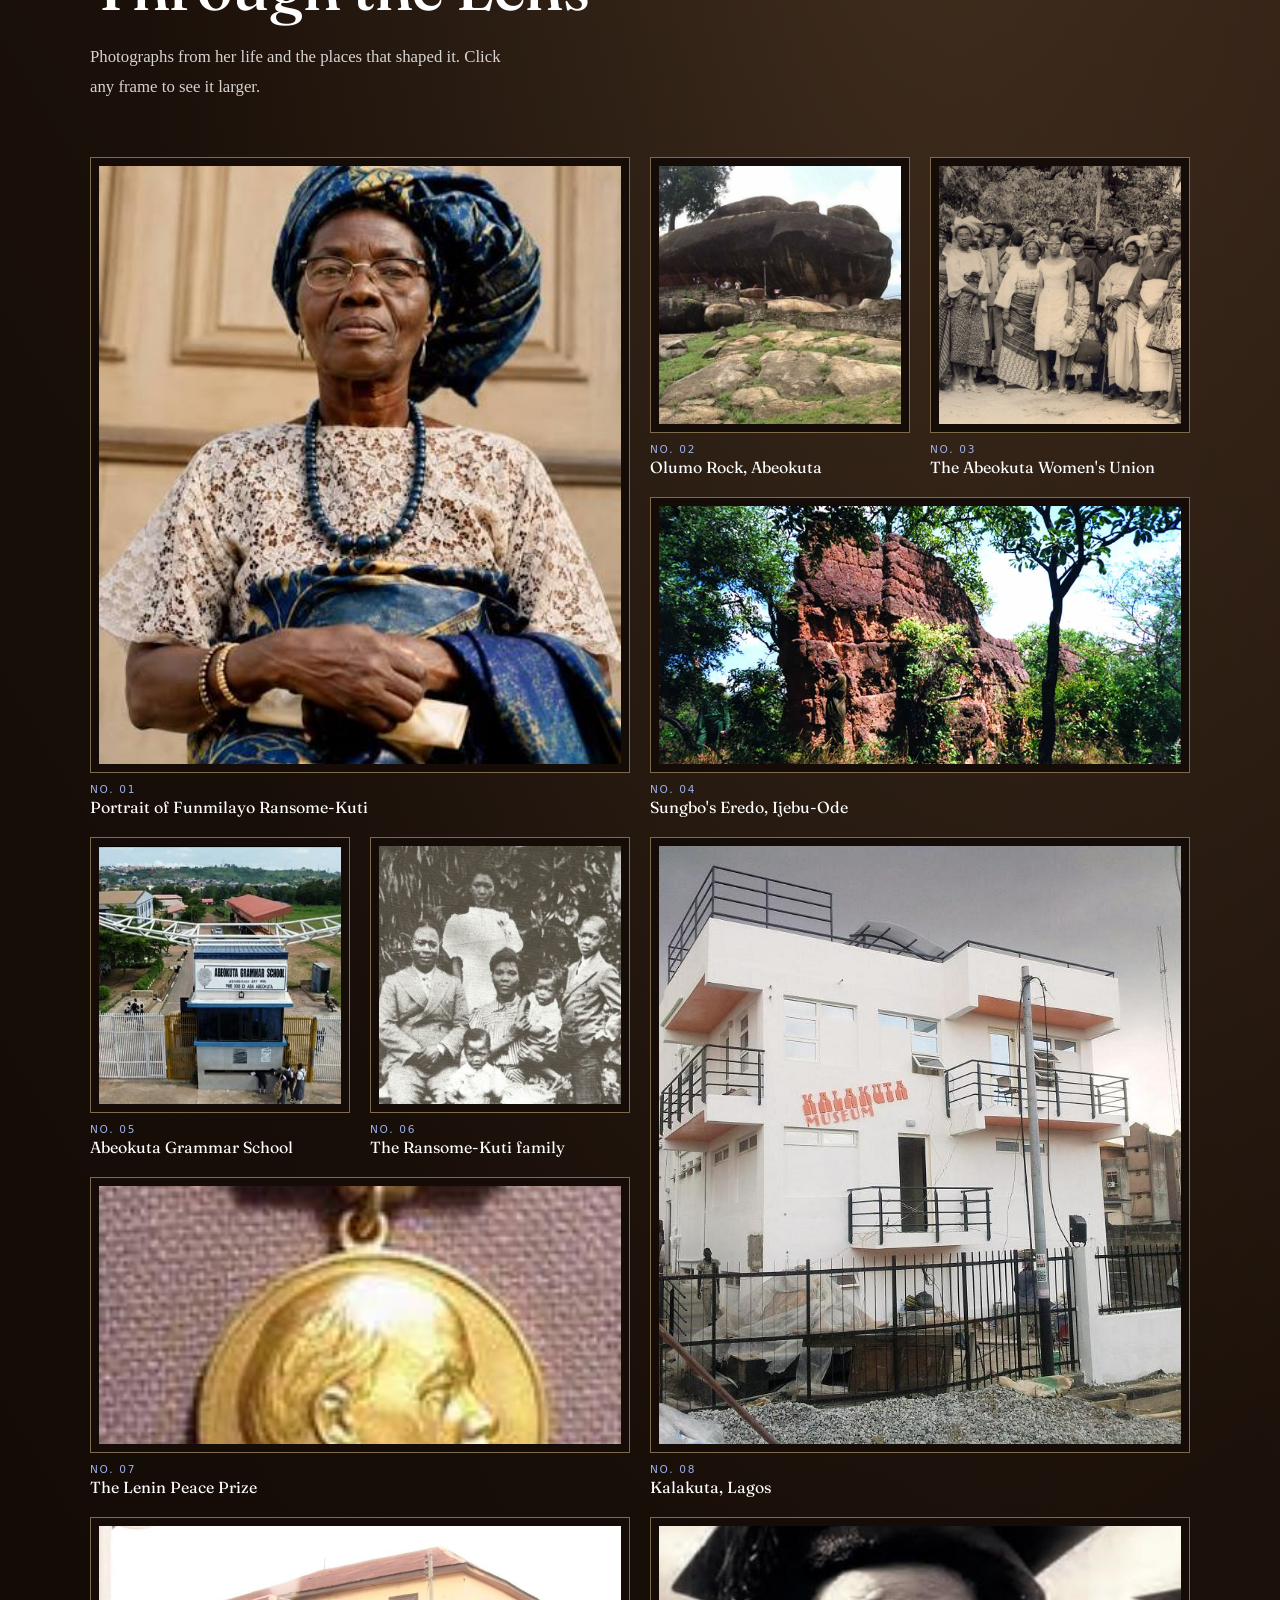
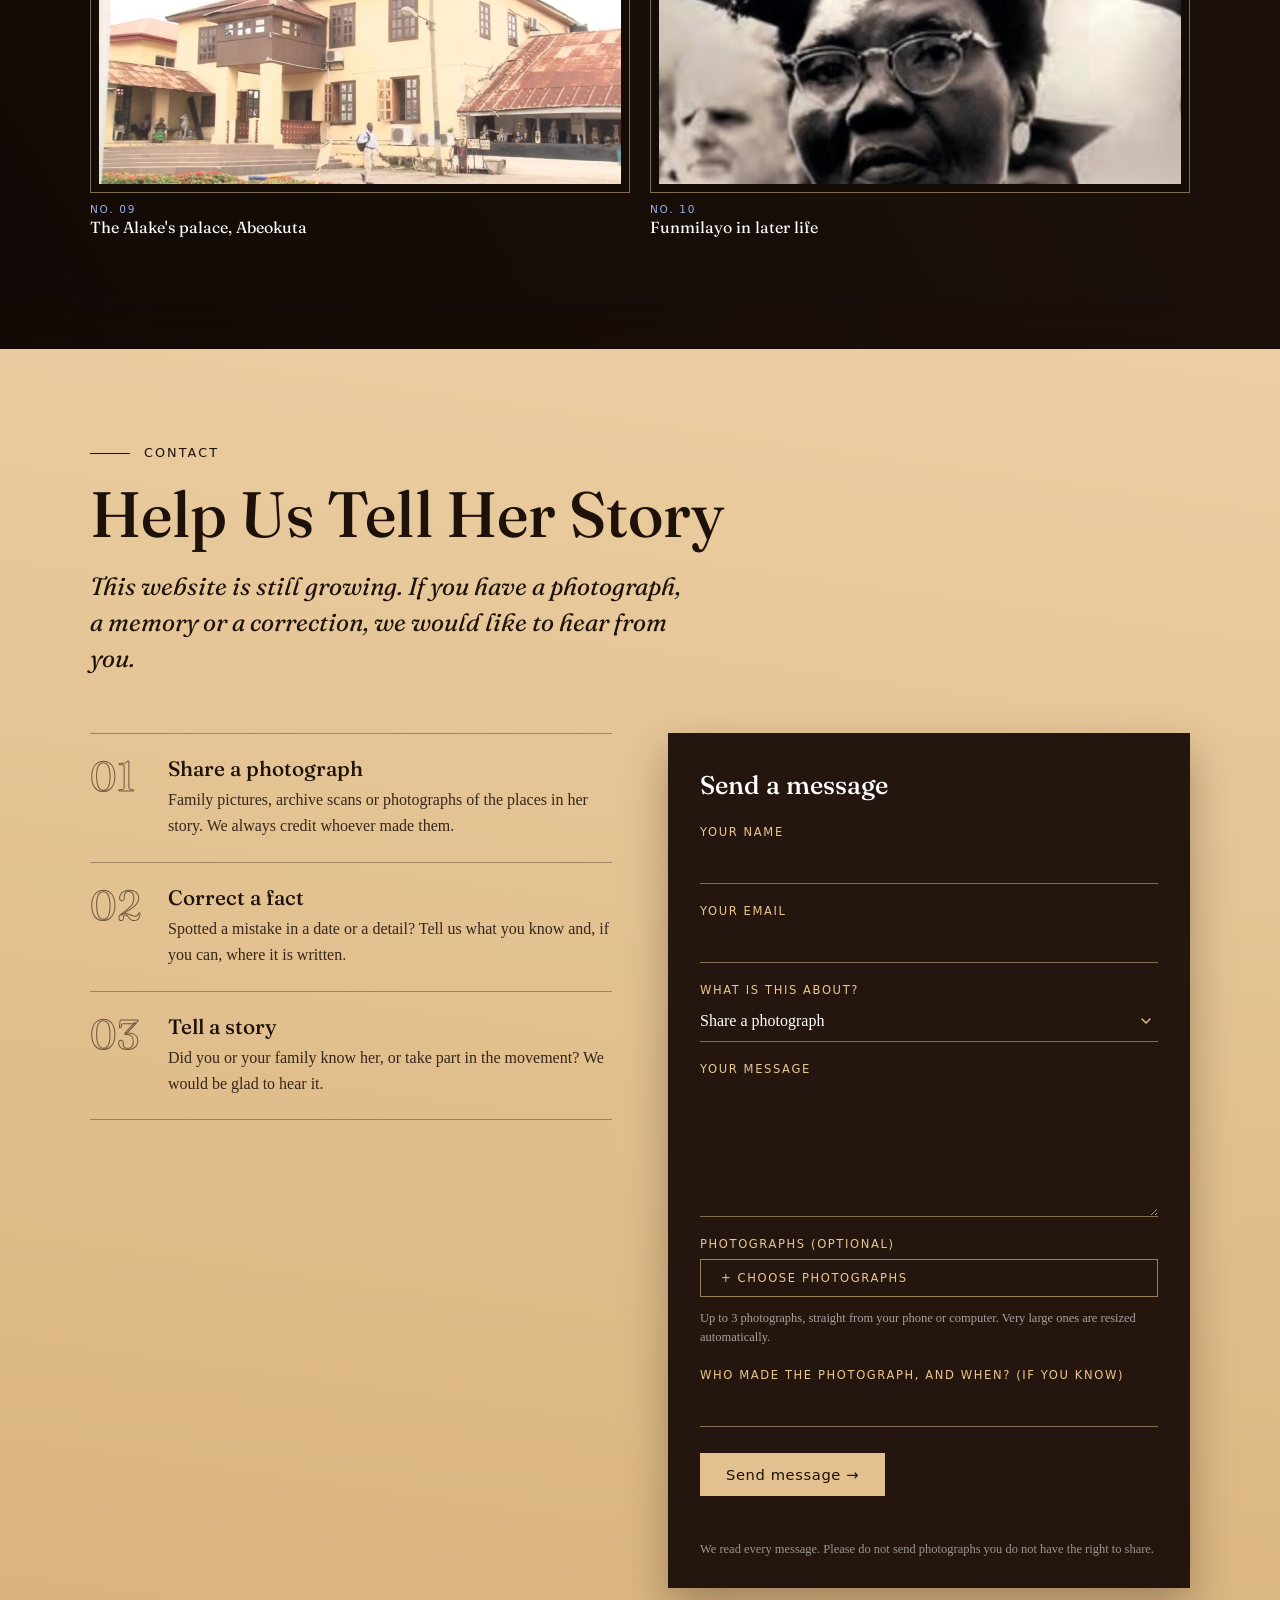
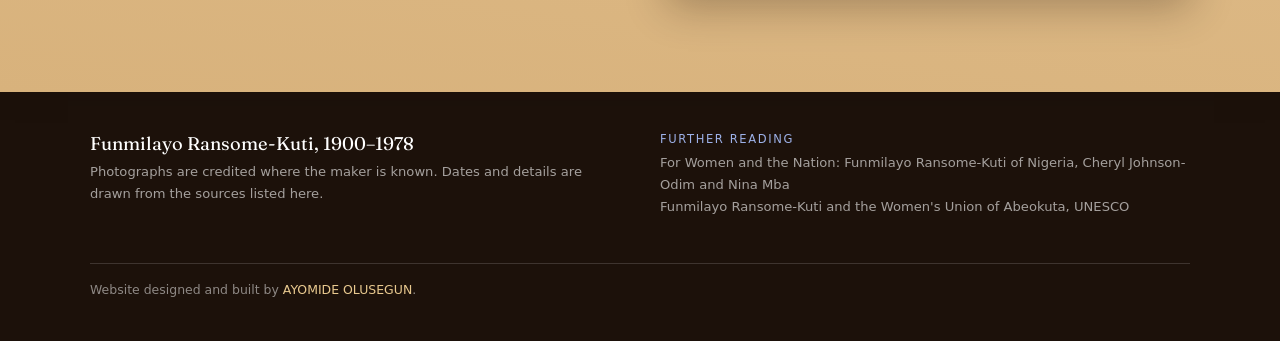
==== commit 16ced466: "Enhance Open Graph and Twitter metadata for improved social sharing and SEO" ====
--- a/index.html
+++ b/index.html
@@ -2,12 +2,26 @@
 
 <html lang="en">
     <head> 
-        <meta charset="UTF-8">
-        <meta name="description" content="The life, activism and legacy of Funmilayo Ransome-Kuti (1900–1978), Nigerian educator and women's rights campaigner.">
-        <meta name="viewport" content="width=device-width, initial-scale=1.0">
-        <meta property="og:title" content="Funmilayo Ransome-Kuti">
-        <meta property="og:description" content="The life, activism and legacy of a Nigerian educator and women's rights campaigner.">
-        <meta property="og:image" content="https://funmilayo-ransomee-kuti.vercel.app/IMAGES/funmilayo-og-image.png">
+<meta charset="UTF-8">
+<meta name="viewport" content="width=device-width, initial-scale=1.0">
+
+<meta name="description" content="The life, activism and legacy of Funmilayo Ransome-Kuti (1900–1978), Nigerian educator and women's rights campaigner.">
+
+<!-- Open Graph -->
+<meta property="og:type" content="website">
+<meta property="og:site_name" content="Funmilayo Ransome-Kuti">
+<meta property="og:title" content="Funmilayo Ransome-Kuti">
+<meta property="og:description" content="The life, activism and legacy of a Nigerian educator and women's rights campaigner.">
+<meta property="og:image" content="https://funmilayo-ransomee-kuti.vercel.app/IMAGES/funmilayo-og-image.jpg">
+<meta property="og:image:width" content="1200">
+<meta property="og:image:height" content="630">
+<meta property="og:url" content="https://funmilayo-ransomee-kuti.vercel.app/">
+
+<!-- Twitter / X -->
+<meta name="twitter:card" content="summary_large_image">
+<meta name="twitter:title" content="Funmilayo Ransome-Kuti">
+<meta name="twitter:description" content="Discover the life, activism and legacy of a Nigerian educator and women's rights campaigner.">
+<meta name="twitter:image" content="https://funmilayo-ransomee-kuti.vercel.app/IMAGES/funmilayo-og-image.jpg">
         
         <title>Funmilayo Ransome-Kuti | Educator, Activist, Political Campaigner</title>
         <link rel="preconnect" href="https://fonts.googleapis.com">
